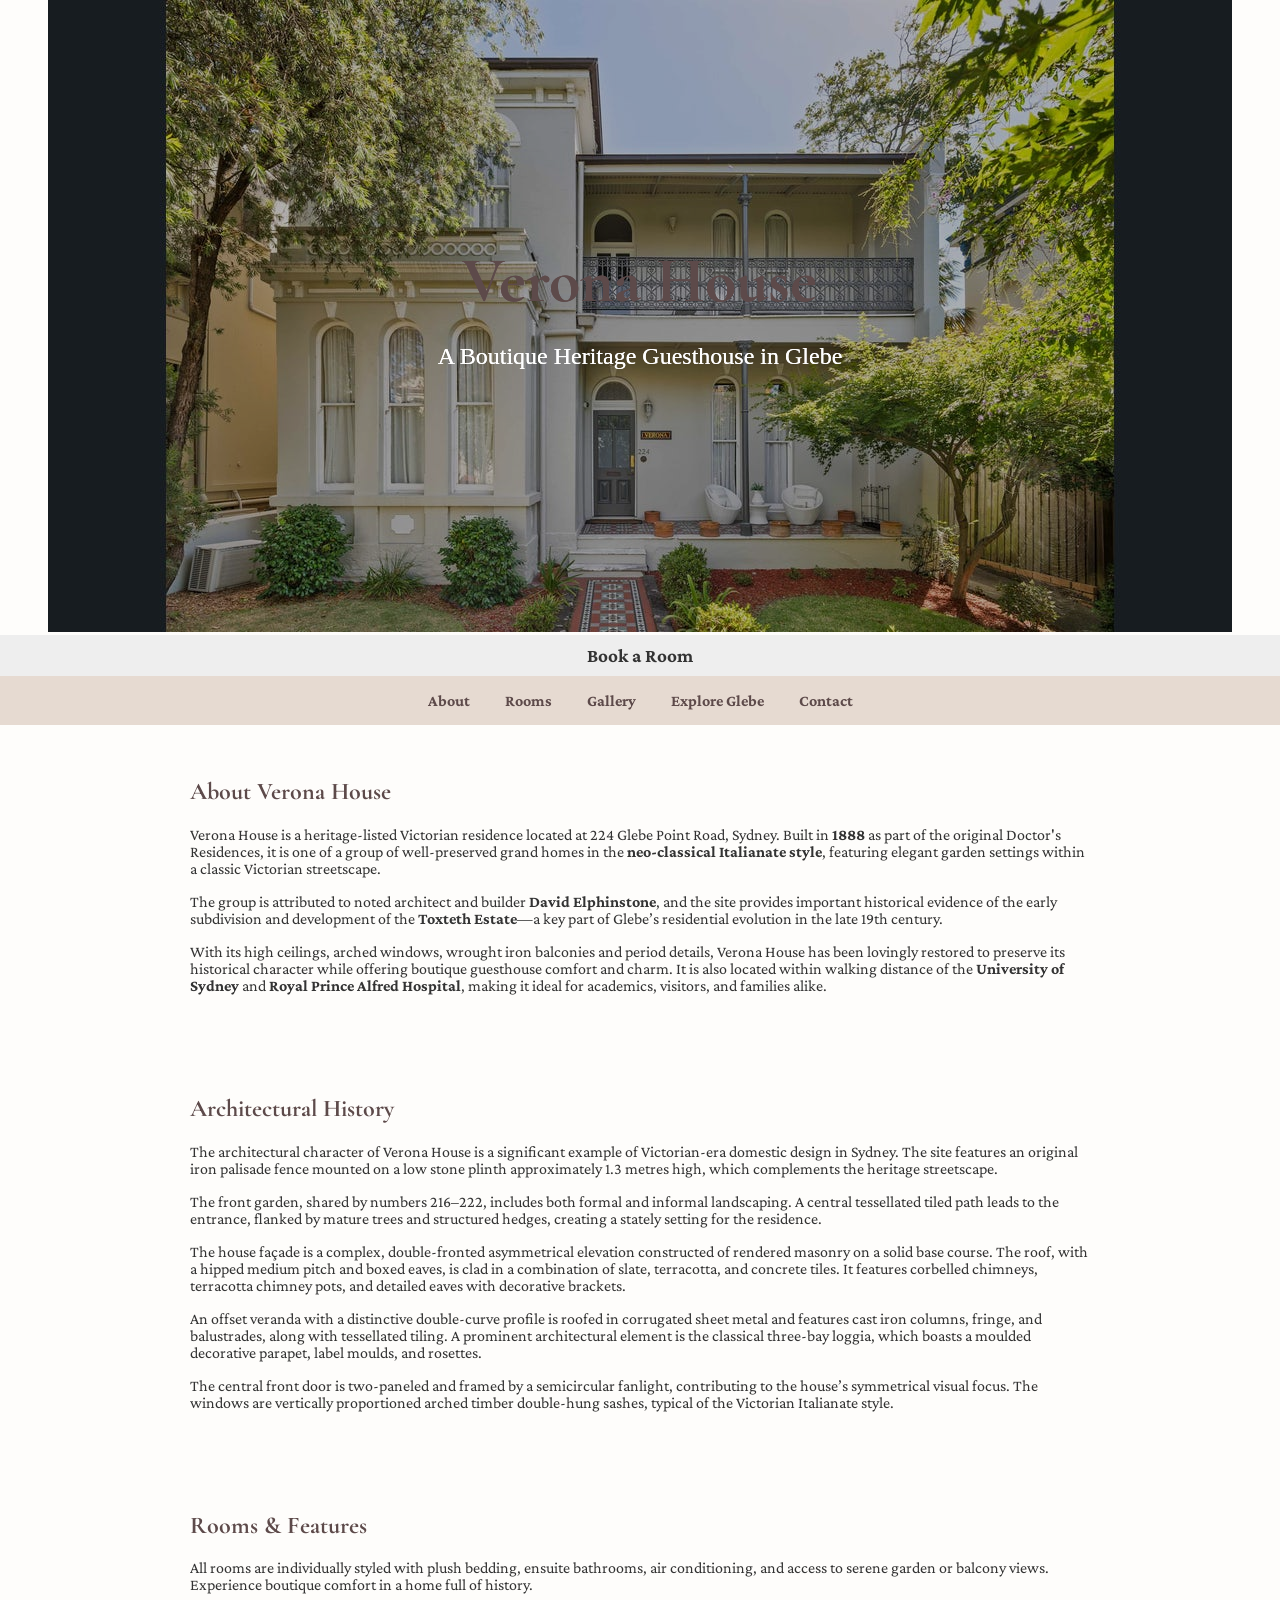
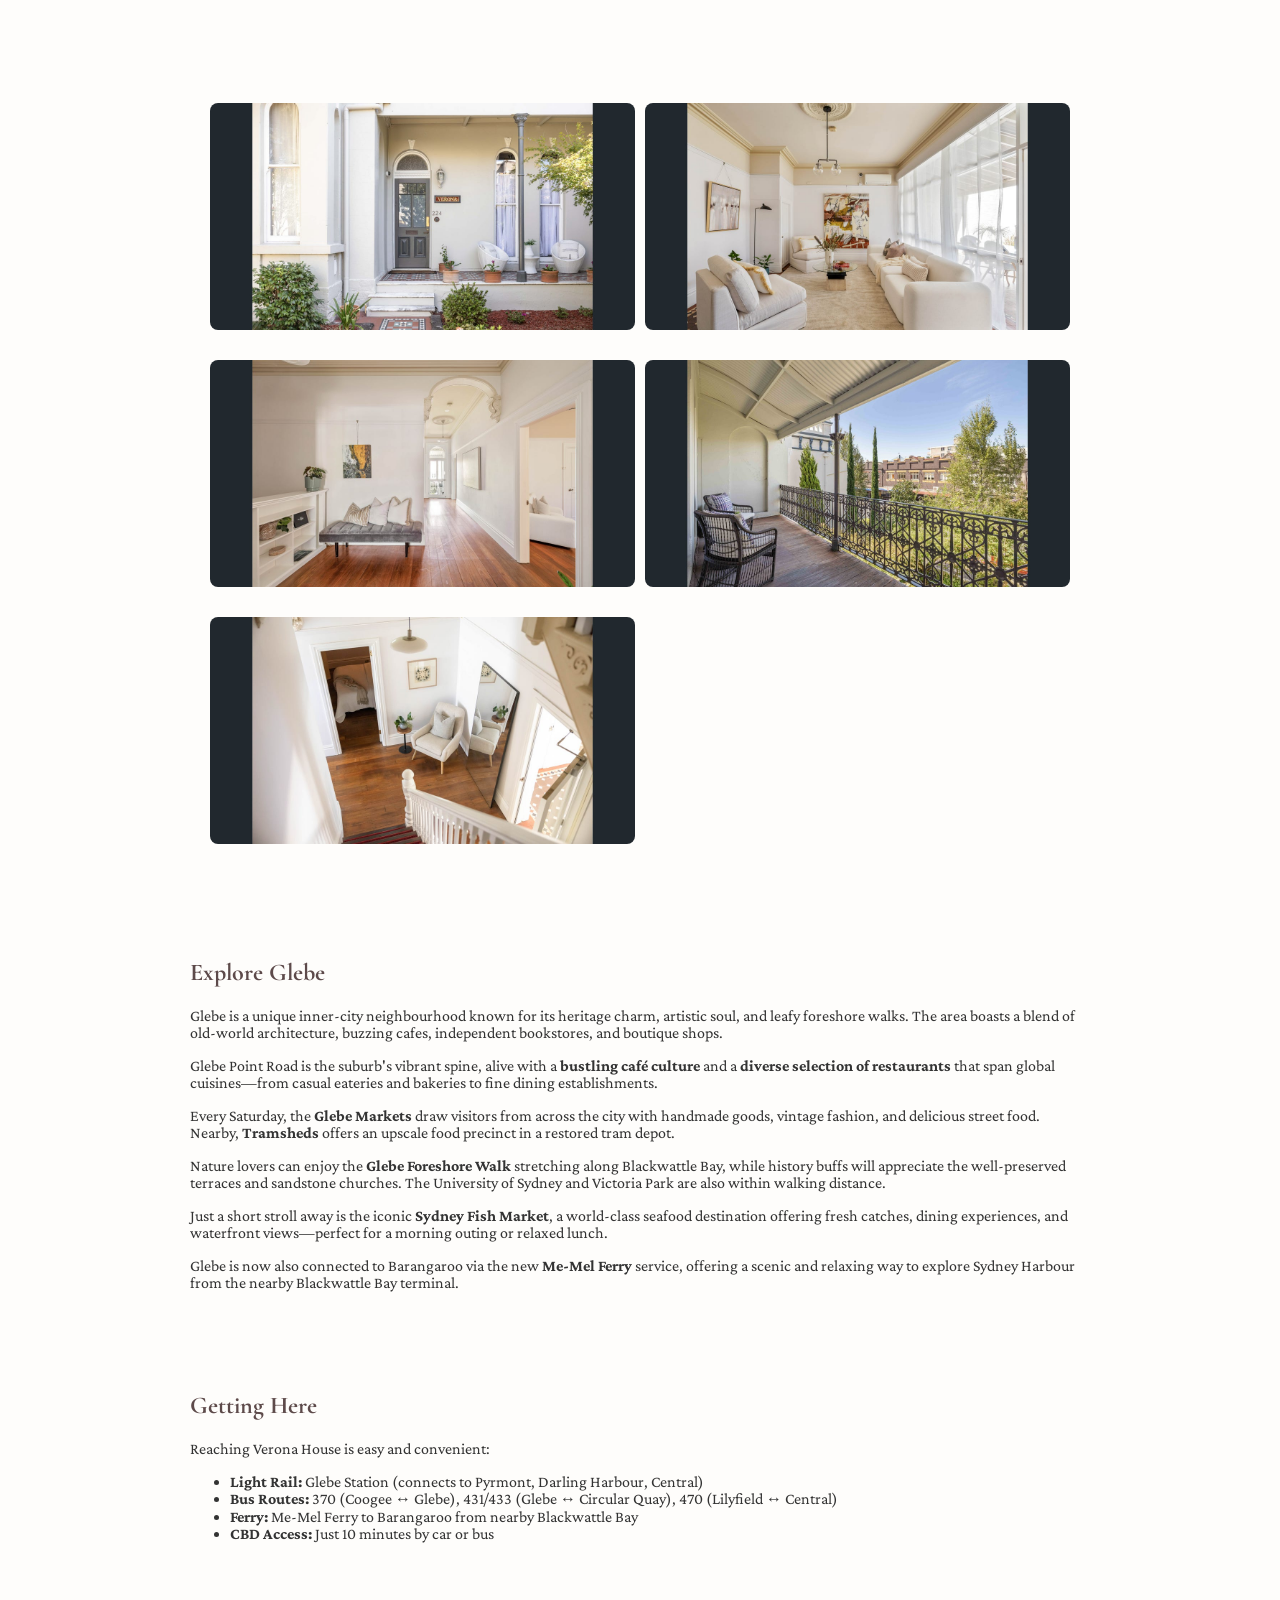
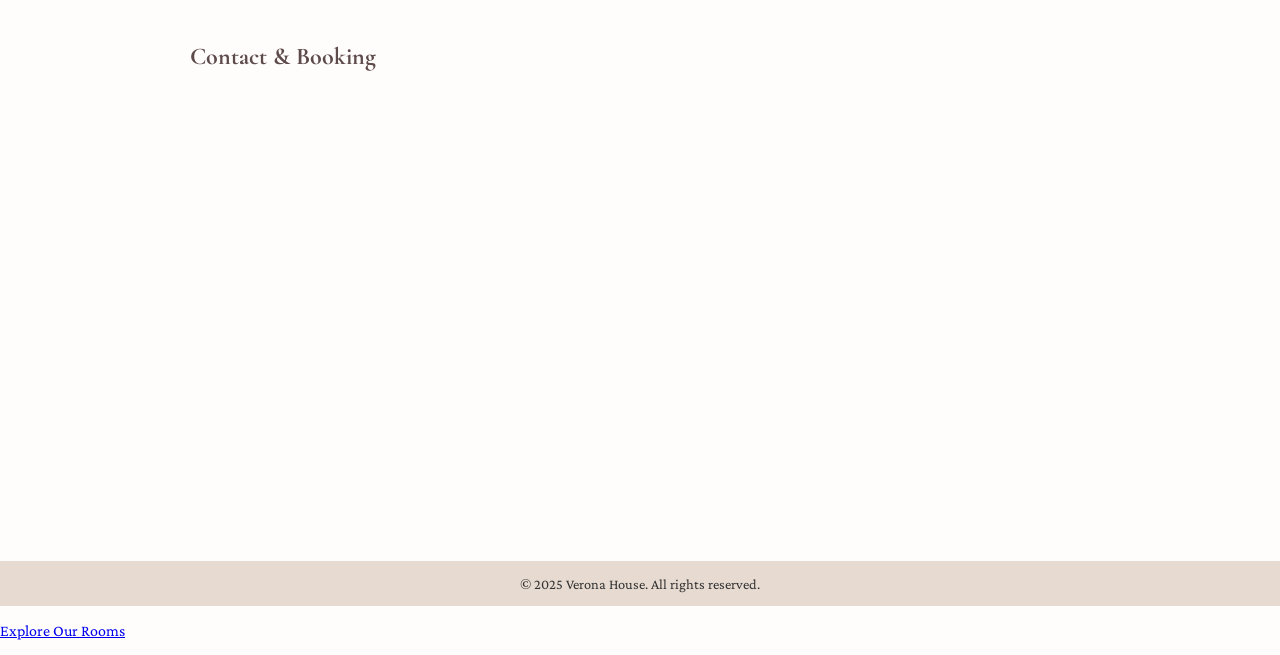
==== index.html @ 5f75fc62 "Update index.html Book a room" ====
<!DOCTYPE html>
<html lang="en">
<head>
    <meta charset="UTF-8">
    <title>Verona House | Boutique Guesthouse in Glebe</title>
    
<link href="https://fonts.googleapis.com/css2?family=Cormorant+Garamond:wght@500;700&family=Crimson+Pro&display=swap" rel="stylesheet">

    <style>
        body {
            font-family: 'Crimson Pro', serif;
            margin: 0;
            background-color: #fefdfb;
            color: #333;
        }
        h1, h2 {
            font-family: 'Cormorant Garamond', serif;
            color: #5d4a4a;
        }
        header {
            background: url('image.jpg') no-repeat center center;
            background-size: cover;
            height: 80vh;
        }
        nav {
            background: #e6dad1;
            padding: 1em;
            text-align: center;
        }
        nav a {
            margin: 0 1em;
            text-decoration: none;
            color: #5d4a4a;
            font-weight: bold;
        }
        .gallery {
            display: grid;
            grid-template-columns: repeat(auto-fit, minmax(300px, 1fr));
            gap: 10px;
            padding: 20px;
        }
        .gallery img {
            width: 100%;
            border-radius: 8px;
        }
        footer {
            background: #e6dad1;
            text-align: center;
            padding: 1em;
            font-size: 0.9em;
        }
        .section {
            padding: 2em;
            max-width: 900px;
            margin: 0 auto;
        }
        iframe {
            width: 100%;
            height: 400px;
            border: 0;
            margin-top: 20px;
        }
    </style>
</head>
<body>
<div class="hero">
  
<div class="hero">
  <img src="images/hero.jpg" alt="Verona House">
  <div class="hero-text">
    <h1>Verona House</h1>
    <p>A Boutique Heritage Guesthouse in Glebe</p>
  </div>
</div>

  <div class="hero-text">
    <h1>Verona House</h1>
    <p>A Boutique Heritage Guesthouse in Glebe</p>
  </div>
</div>

<style>
.hero {
  position: relative;
  text-align: center;
  color: white;
}
.hero img {
  filter: brightness(70%);
}
.hero-text {
  position: absolute;
  top: 50%;
  left: 50%;
  transform: translate(-50%, -50%);
  font-family: 'Georgia', serif;
}
.hero-text h1 {
  font-size: 4em;
  margin: 0;
}
.hero-text p {
  font-size: 1.5em;
}
</style>

  <nav style="background-color:#eee;padding:10px;">
    <a href="rooms.html" style="font-size:1.2em;font-weight:bold;color:#333;text-decoration:none;"> Book a Room </a>
  </nav>

    <nav>
        <a href="#about">About</a>
        <a href="#rooms">Rooms</a>
        <a href="#gallery">Gallery</a>
        <a href="#explore">Explore Glebe</a>
        <a href="#contact">Contact</a>
    </nav>

    

<section id="about" class="section">
    <h2>About Verona House</h2>
    <p>Verona House is a heritage-listed Victorian residence located at 224 Glebe Point Road, Sydney. Built in <strong>1888</strong> as part of the original Doctor's Residences, it is one of a group of well-preserved grand homes in the <strong>neo-classical Italianate style</strong>, featuring elegant garden settings within a classic Victorian streetscape.</p>
    <p>The group is attributed to noted architect and builder <strong>David Elphinstone</strong>, and the site provides important historical evidence of the early subdivision and development of the <strong>Toxteth Estate</strong>—a key part of Glebe’s residential evolution in the late 19th century.</p>
    <p>With its high ceilings, arched windows, wrought iron balconies and period details, Verona House has been lovingly restored to preserve its historical character while offering boutique guesthouse comfort and charm. It is also located within walking distance of the <strong>University of Sydney</strong> and <strong>Royal Prince Alfred Hospital</strong>, making it ideal for academics, visitors, and families alike.</p>
</section>
<section id="architecture" class="section">
    <h2>Architectural History</h2>
    <p>The architectural character of Verona House is a significant example of Victorian-era domestic design in Sydney. The site features an original iron palisade fence mounted on a low stone plinth approximately 1.3 metres high, which complements the heritage streetscape.</p>
    <p>The front garden, shared by numbers 216–222, includes both formal and informal landscaping. A central tessellated tiled path leads to the entrance, flanked by mature trees and structured hedges, creating a stately setting for the residence.</p>
    <p>The house façade is a complex, double-fronted asymmetrical elevation constructed of rendered masonry on a solid base course. The roof, with a hipped medium pitch and boxed eaves, is clad in a combination of slate, terracotta, and concrete tiles. It features corbelled chimneys, terracotta chimney pots, and detailed eaves with decorative brackets.</p>
    <p>An offset veranda with a distinctive double-curve profile is roofed in corrugated sheet metal and features cast iron columns, fringe, and balustrades, along with tessellated tiling. A prominent architectural element is the classical three-bay loggia, which boasts a moulded decorative parapet, label moulds, and rosettes.</p>
    <p>The central front door is two-paneled and framed by a semicircular fanlight, contributing to the house’s symmetrical visual focus. The windows are vertically proportioned arched timber double-hung sashes, typical of the Victorian Italianate style.</p>
</section>




    <section id="rooms" class="section">
        <h2>Rooms & Features</h2>
        <p>All rooms are individually styled with plush bedding, ensuite bathrooms, air conditioning, and access to serene garden or balcony views. Experience boutique comfort in a home full of history.</p>
    </section>

    <section id="gallery" class="section">
        <div class='gallery'>
  <img src='images/gallery/verona_exterior.jpg' alt='Verona House' style='max-width: 100%; margin: 10px 0;'>
  <img src='images/gallery/verona_lounge.jpg' alt='Verona House' style='max-width: 100%; margin: 10px 0;'>
  <img src='images/gallery/verona_hallway.jpg' alt='Verona House' style='max-width: 100%; margin: 10px 0;'>
  <img src='images/gallery/verona_balcony.jpg' alt='Verona House' style='max-width: 100%; margin: 10px 0;'>
  <img src='images/gallery/verona_entry.jpg' alt='Verona House' style='max-width: 100%; margin: 10px 0;'>
</div>
    </section>

    




<section id="explore" class="section">
    <h2>Explore Glebe</h2>
    <p>Glebe is a unique inner-city neighbourhood known for its heritage charm, artistic soul, and leafy foreshore walks. The area boasts a blend of old-world architecture, buzzing cafes, independent bookstores, and boutique shops.</p>
    <p>Glebe Point Road is the suburb's vibrant spine, alive with a <strong>bustling café culture</strong> and a <strong>diverse selection of restaurants</strong> that span global cuisines—from casual eateries and bakeries to fine dining establishments.</p>
    <p>Every Saturday, the <strong>Glebe Markets</strong> draw visitors from across the city with handmade goods, vintage fashion, and delicious street food. Nearby, <strong>Tramsheds</strong> offers an upscale food precinct in a restored tram depot.</p>
    <p>Nature lovers can enjoy the <strong>Glebe Foreshore Walk</strong> stretching along Blackwattle Bay, while history buffs will appreciate the well-preserved terraces and sandstone churches. The University of Sydney and Victoria Park are also within walking distance.</p>
    <p>Just a short stroll away is the iconic <strong>Sydney Fish Market</strong>, a world-class seafood destination offering fresh catches, dining experiences, and waterfront views—perfect for a morning outing or relaxed lunch.</p>
    <p>Glebe is now also connected to Barangaroo via the new <strong>Me-Mel Ferry</strong> service, offering a scenic and relaxing way to explore Sydney Harbour from the nearby Blackwattle Bay terminal.</p>
    </section>
<section id="getting-there" class="section">
    <h2>Getting Here</h2>
    <p>Reaching Verona House is easy and convenient:</p>
    <ul>
        <li><strong>Light Rail:</strong> Glebe Station (connects to Pyrmont, Darling Harbour, Central)</li>
        <li><strong>Bus Routes:</strong> 370 (Coogee ↔ Glebe), 431/433 (Glebe ↔ Circular Quay), 470 (Lilyfield ↔ Central)</li>
        <li><strong>Ferry:</strong> Me-Mel Ferry to Barangaroo from nearby Blackwattle Bay</li>
        <li><strong>CBD Access:</strong> Just 10 minutes by car or bus</li>
    </ul>
</section>






    
<section id="contact" class="section">
    <h2>Contact & Booking</h2>
    <iframe 
        src="https://www.google.com/maps/embed?pb=!1m18!1m12!1m3!1d3311.3893062888755!2d151.1801054764082!3d-33.87879071633677!2m3!1f0!2f0!3f0!3m2!1i1024!2i768!4f13.1!3m3!1m2!1s0x6b12b01784a305df%3A0xd2963dcf00b78914!2s224%20Glebe%20Point%20Rd%2C%20Glebe%20NSW%202037!5e0!3m2!1sen!2sau!4v1717833690667!5m2!1sen!2sau" 
        allowfullscreen="" 
        loading="lazy" 
        referrerpolicy="no-referrer-when-downgrade">
    </iframe>
    <p></a></p>
</section>


    <footer>
        &copy; 2025 Verona House. All rights reserved.
    </footer>
<p><a href='rooms.html'>Explore Our Rooms</a></p>


</body>
</html>
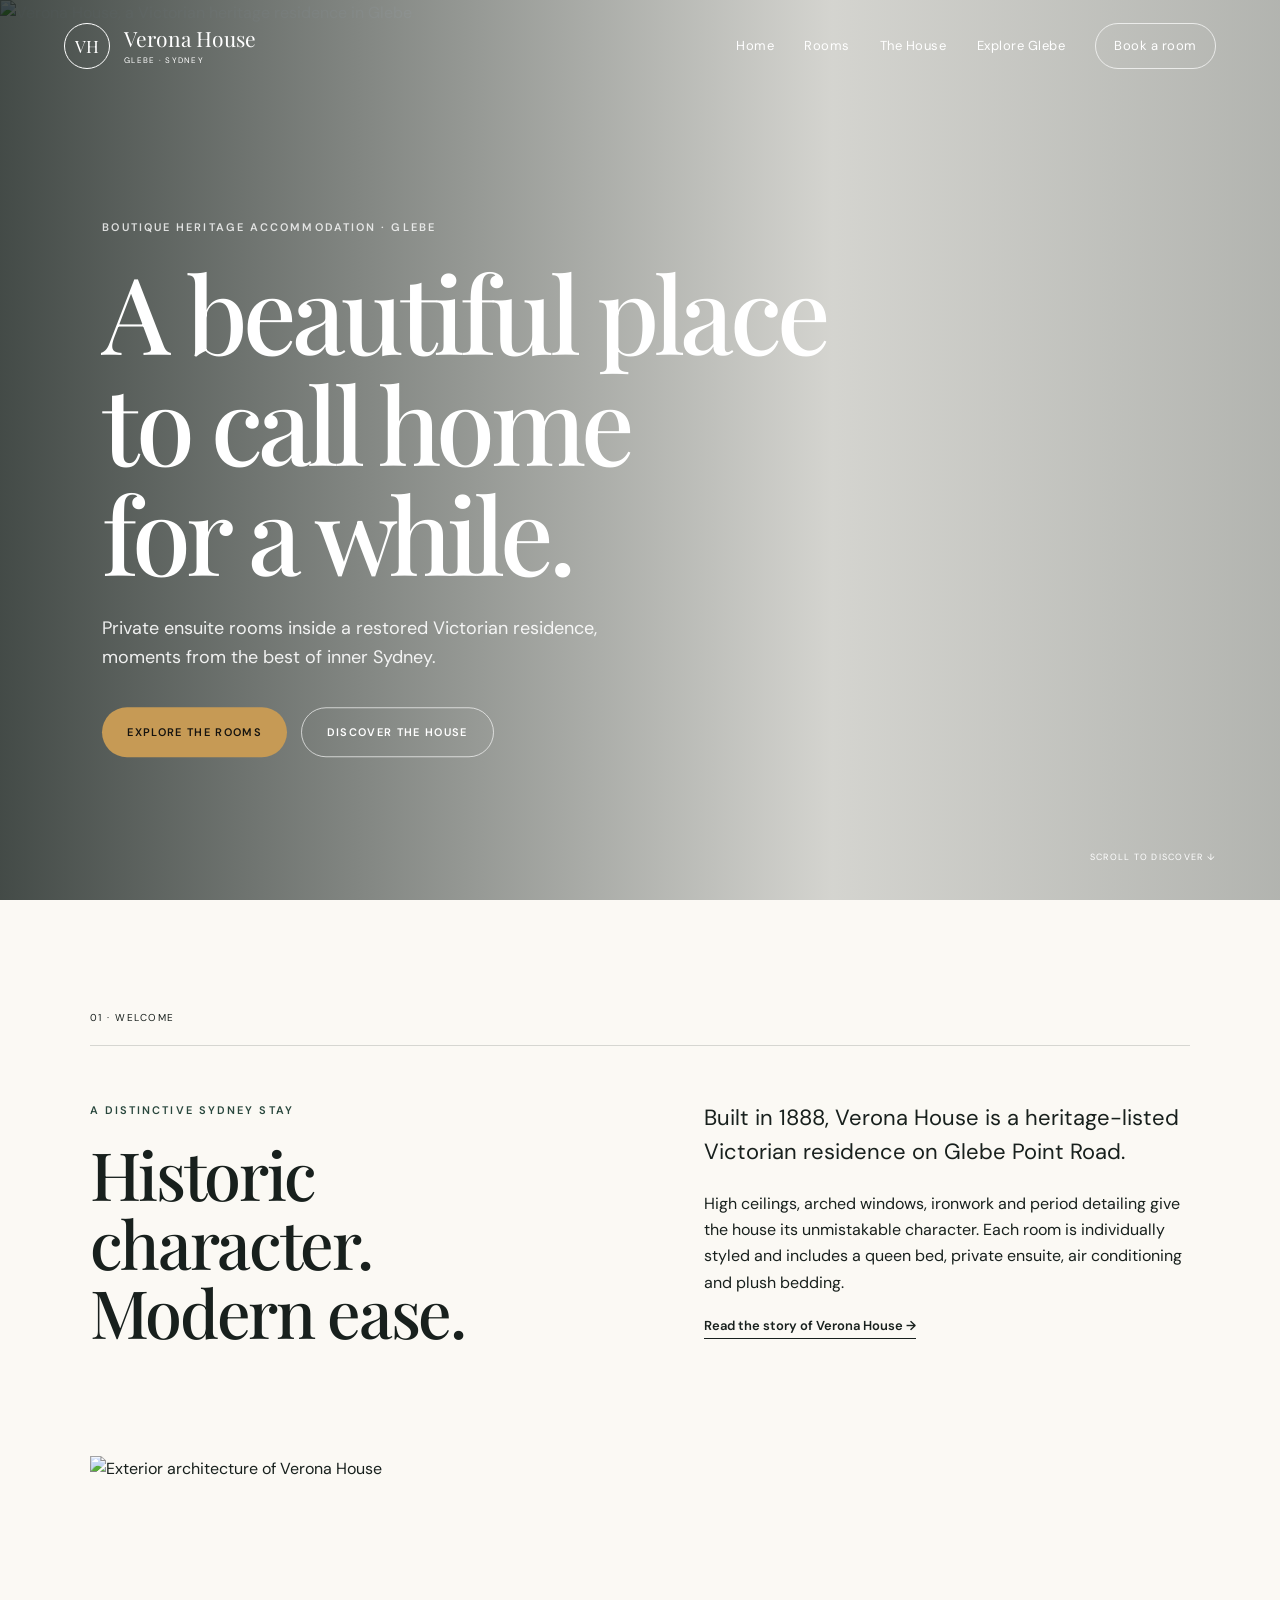
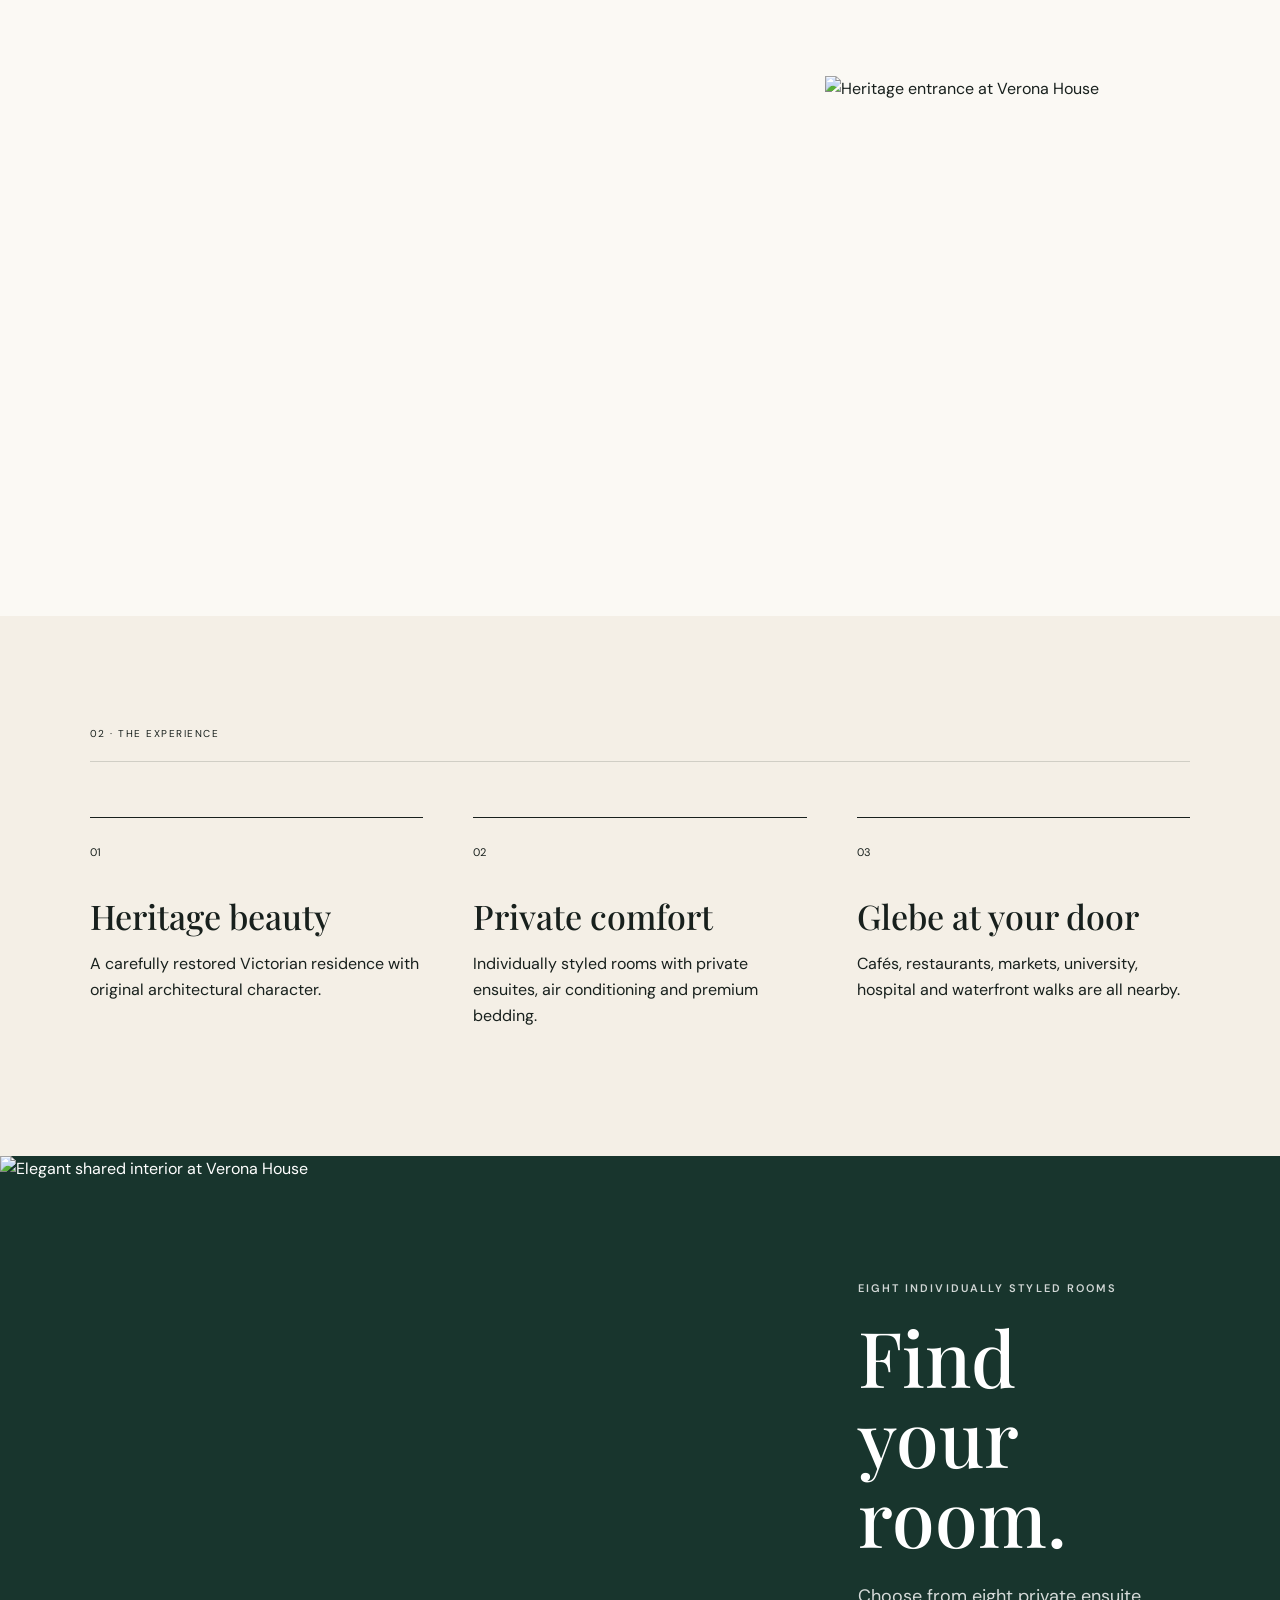
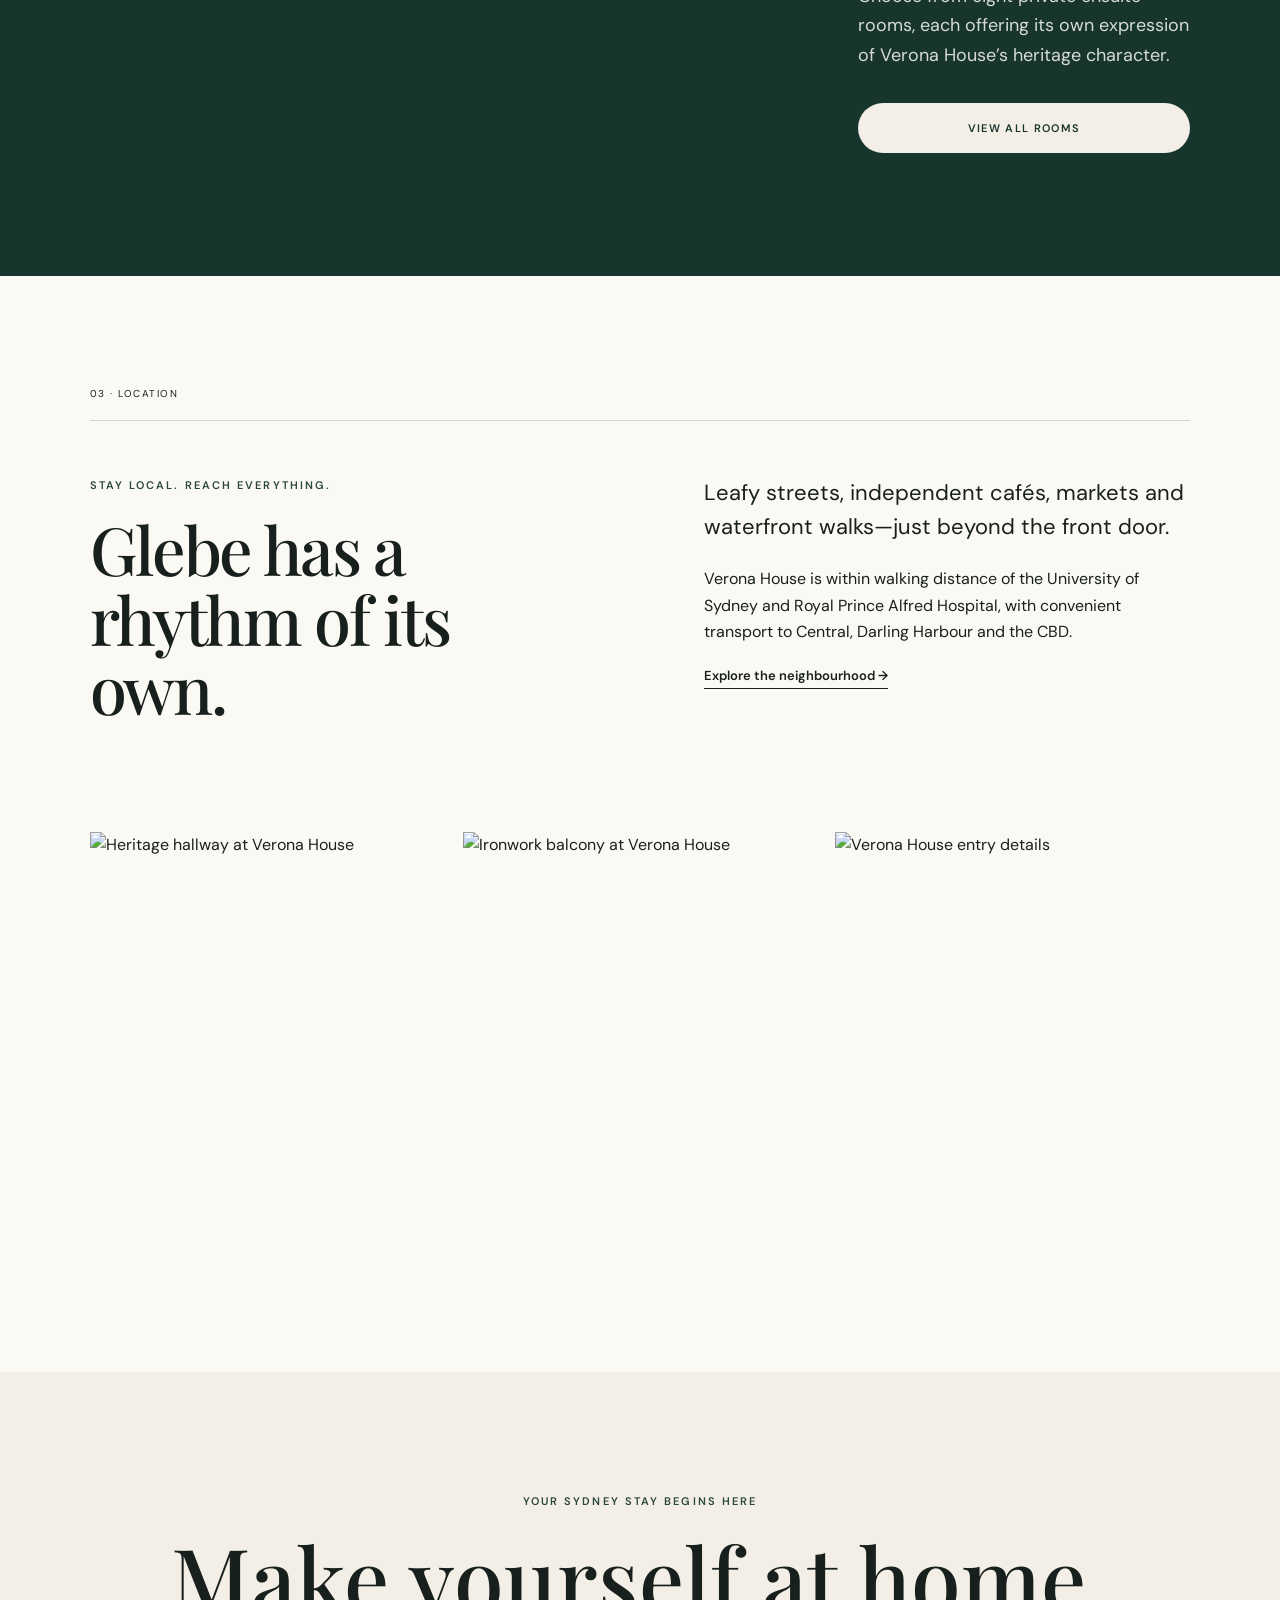
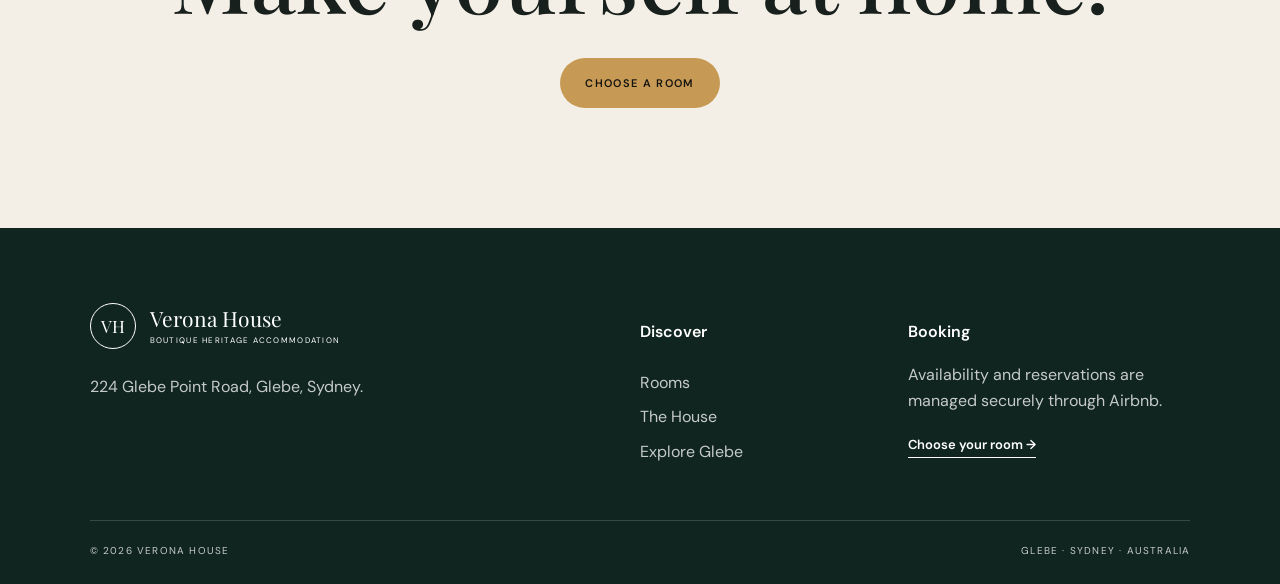
==== commit e311c0b7: "Add files via upload" ====
--- a/index.html
+++ b/index.html
@@ -1,205 +1,144 @@
-
-<!DOCTYPE html>
+<!doctype html>
 <html lang="en">
 <head>
-    <meta charset="UTF-8">
-    <title>Verona House | Boutique Guesthouse in Glebe</title>
-    
-<link href="https://fonts.googleapis.com/css2?family=Cormorant+Garamond:wght@500;700&family=Crimson+Pro&display=swap" rel="stylesheet">
 
-    <style>
-        body {
-            font-family: 'Crimson Pro', serif;
-            margin: 0;
-            background-color: #fefdfb;
-            color: #333;
-        }
-        h1, h2 {
-            font-family: 'Cormorant Garamond', serif;
-            color: #5d4a4a;
-        }
-        header {
-            background: url('image.jpg') no-repeat center center;
-            background-size: cover;
-            height: 80vh;
-        }
-        nav {
-            background: #e6dad1;
-            padding: 1em;
-            text-align: center;
-        }
-        nav a {
-            margin: 0 1em;
-            text-decoration: none;
-            color: #5d4a4a;
-            font-weight: bold;
-        }
-        .gallery {
-            display: grid;
-            grid-template-columns: repeat(auto-fit, minmax(300px, 1fr));
-            gap: 10px;
-            padding: 20px;
-        }
-        .gallery img {
-            width: 100%;
-            border-radius: 8px;
-        }
-        footer {
-            background: #e6dad1;
-            text-align: center;
-            padding: 1em;
-            font-size: 0.9em;
-        }
-        .section {
-            padding: 2em;
-            max-width: 900px;
-            margin: 0 auto;
-        }
-        iframe {
-            width: 100%;
-            height: 400px;
-            border: 0;
-            margin-top: 20px;
-        }
-    </style>
+<meta charset="utf-8">
+<meta name="viewport" content="width=device-width,initial-scale=1">
+<meta name="theme-color" content="#18352d">
+<link rel="preconnect" href="https://fonts.googleapis.com">
+<link rel="preconnect" href="https://fonts.gstatic.com" crossorigin>
+<link href="https://fonts.googleapis.com/css2?family=DM+Sans:wght@400;500;600&family=Playfair+Display:wght@500;600&display=swap" rel="stylesheet">
+<link rel="stylesheet" href="styles.css">
+<script defer src="script.js"></script>
+
+<title>Verona House | Boutique Heritage Accommodation in Glebe</title>
+<meta name="description" content="Stay at Verona House, a restored Victorian guesthouse offering individually styled private ensuite rooms on Glebe Point Road, Sydney.">
 </head>
 <body>
-<div class="hero">
-  
-<div class="hero">
-  <img src="images/hero.jpg" alt="Verona House">
-  <div class="hero-text">
-    <h1>Verona House</h1>
-    <p>A Boutique Heritage Guesthouse in Glebe</p>
+<header class="site-header">
+<a class="brand" href="index.html" aria-label="Verona House home">
+  <span class="brand__mark">VH</span>
+  <span class="brand__text">Verona House<small>Glebe · Sydney</small></span>
+</a>
+<button class="menu-toggle" aria-label="Open navigation" aria-expanded="false"><span></span><span></span></button>
+<nav class="site-nav" aria-label="Primary navigation">
+  <a href="index.html">Home</a>
+  <a href="rooms.html">Rooms</a>
+  <a href="house.html">The House</a>
+  <a href="glebe.html">Explore Glebe</a>
+  <a class="nav-book" href="rooms.html">Book a room</a>
+</nav>
+</header>
+
+<main>
+  <section class="hero">
+    <img src="assets/hero.jpg" alt="Verona House, a Victorian heritage residence in Glebe">
+    <div class="hero__shade"></div>
+    <div class="hero__content">
+      <p class="eyebrow eyebrow--light">Boutique heritage accommodation · Glebe</p>
+      <h1>A beautiful place<br>to call home<br>for a while.</h1>
+      <p class="hero__intro">Private ensuite rooms inside a restored Victorian residence, moments from the best of inner Sydney.</p>
+      <div class="hero__actions">
+        <a class="button button--gold" href="rooms.html">Explore the rooms</a>
+        <a class="button button--ghost" href="house.html">Discover the house</a>
+      </div>
+    </div>
+    <a class="hero__scroll" href="#welcome">Scroll to discover ↓</a>
+  </section>
+
+  <section class="intro-section" id="welcome">
+    <div class="section-label">01 · Welcome</div>
+    <div class="intro-grid">
+      <div>
+        <p class="eyebrow">A distinctive Sydney stay</p>
+        <h2>Historic character.<br>Modern ease.</h2>
+      </div>
+      <div class="intro-copy">
+        <p class="lead">Built in 1888, Verona House is a heritage-listed Victorian residence on Glebe Point Road.</p>
+        <p>High ceilings, arched windows, ironwork and period detailing give the house its unmistakable character. Each room is individually styled and includes a queen bed, private ensuite, air conditioning and plush bedding.</p>
+        <a class="text-link" href="house.html">Read the story of Verona House →</a>
+      </div>
+    </div>
+  </section>
+
+  <section class="image-pair">
+    <figure class="image-pair__large reveal"><img src="assets/exterior.jpg" alt="Exterior architecture of Verona House"></figure>
+    <figure class="image-pair__small reveal"><img src="assets/entry.jpg" alt="Heritage entrance at Verona House"></figure>
+  </section>
+
+  <section class="pillars">
+    <div class="section-label">02 · The experience</div>
+    <div class="pillars-grid">
+      <article class="pillar reveal"><span>01</span><h3>Heritage beauty</h3><p>A carefully restored Victorian residence with original architectural character.</p></article>
+      <article class="pillar reveal"><span>02</span><h3>Private comfort</h3><p>Individually styled rooms with private ensuites, air conditioning and premium bedding.</p></article>
+      <article class="pillar reveal"><span>03</span><h3>Glebe at your door</h3><p>Cafés, restaurants, markets, university, hospital and waterfront walks are all nearby.</p></article>
+    </div>
+  </section>
+
+  <section class="rooms-preview">
+    <div class="rooms-preview__image"><img src="assets/lounge.jpg" alt="Elegant shared interior at Verona House"></div>
+    <div class="rooms-preview__copy">
+      <p class="eyebrow eyebrow--light">Eight individually styled rooms</p>
+      <h2>Find your room.</h2>
+      <p>Choose from eight private ensuite rooms, each offering its own expression of Verona House’s heritage character.</p>
+      <a class="button button--cream" href="rooms.html">View all rooms</a>
+    </div>
+  </section>
+
+  <section class="location-section">
+    <div class="section-label">03 · Location</div>
+    <div class="location-grid">
+      <div>
+        <p class="eyebrow">Stay local. Reach everything.</p>
+        <h2>Glebe has a rhythm of its own.</h2>
+      </div>
+      <div>
+        <p class="lead">Leafy streets, independent cafés, markets and waterfront walks—just beyond the front door.</p>
+        <p>Verona House is within walking distance of the University of Sydney and Royal Prince Alfred Hospital, with convenient transport to Central, Darling Harbour and the CBD.</p>
+        <a class="text-link" href="glebe.html">Explore the neighbourhood →</a>
+      </div>
+    </div>
+  </section>
+
+  <section class="gallery-strip">
+    <img class="reveal" src="assets/hallway.jpg" alt="Heritage hallway at Verona House">
+    <img class="reveal" src="assets/balcony.jpg" alt="Ironwork balcony at Verona House">
+    <img class="reveal" src="assets/entry.jpg" alt="Verona House entry details">
+  </section>
+
+  <section class="final-cta">
+    <p class="eyebrow">Your Sydney stay begins here</p>
+    <h2>Make yourself at home.</h2>
+    <a class="button button--gold" href="rooms.html">Choose a room</a>
+  </section>
+</main>
+
+<footer class="site-footer">
+  <div class="footer-grid">
+    <div>
+      <a class="brand brand--footer" href="index.html">
+        <span class="brand__mark">VH</span>
+        <span class="brand__text">Verona House<small>Boutique heritage accommodation</small></span>
+      </a>
+      <p>224 Glebe Point Road, Glebe, Sydney.</p>
+    </div>
+    <div>
+      <p class="footer-title">Discover</p>
+      <a href="rooms.html">Rooms</a>
+      <a href="house.html">The House</a>
+      <a href="glebe.html">Explore Glebe</a>
+    </div>
+    <div>
+      <p class="footer-title">Booking</p>
+      <p>Availability and reservations are managed securely through Airbnb.</p>
+      <a class="text-link text-link--light" href="rooms.html">Choose your room →</a>
+    </div>
   </div>
-</div>
-
-  <div class="hero-text">
-    <h1>Verona House</h1>
-    <p>A Boutique Heritage Guesthouse in Glebe</p>
+  <div class="footer-bottom">
+    <span>© 2026 Verona House</span>
+    <span>Glebe · Sydney · Australia</span>
   </div>
-</div>
-
-<style>
-.hero {
-  position: relative;
-  text-align: center;
-  color: white;
-}
-.hero img {
-  filter: brightness(70%);
-}
-.hero-text {
-  position: absolute;
-  top: 50%;
-  left: 50%;
-  transform: translate(-50%, -50%);
-  font-family: 'Georgia', serif;
-}
-.hero-text h1 {
-  font-size: 4em;
-  margin: 0;
-}
-.hero-text p {
-  font-size: 1.5em;
-}
-</style>
-
-  <nav style="background-color:#eee;padding:10px;">
-    <a href="rooms.html" style="font-size:1.2em;font-weight:bold;color:#333;text-decoration:none;"> Book a Room </a>
-  </nav>
-
-    <nav>
-        <a href="#about">About</a>
-        <a href="#rooms">Rooms</a>
-        <a href="#gallery">Gallery</a>
-        <a href="#explore">Explore Glebe</a>
-        <a href="#contact">Contact</a>
-    </nav>
-
-    
-
-<section id="about" class="section">
-    <h2>About Verona House</h2>
-    <p>Verona House is a heritage-listed Victorian residence located at 224 Glebe Point Road, Sydney. Built in <strong>1888</strong> as part of the original Doctor's Residences, it is one of a group of well-preserved grand homes in the <strong>neo-classical Italianate style</strong>, featuring elegant garden settings within a classic Victorian streetscape.</p>
-    <p>The group is attributed to noted architect and builder <strong>David Elphinstone</strong>, and the site provides important historical evidence of the early subdivision and development of the <strong>Toxteth Estate</strong>—a key part of Glebe’s residential evolution in the late 19th century.</p>
-    <p>With its high ceilings, arched windows, wrought iron balconies and period details, Verona House has been lovingly restored to preserve its historical character while offering boutique guesthouse comfort and charm. It is also located within walking distance of the <strong>University of Sydney</strong> and <strong>Royal Prince Alfred Hospital</strong>, making it ideal for academics, visitors, and families alike.</p>
-</section>
-<section id="architecture" class="section">
-    <h2>Architectural History</h2>
-    <p>The architectural character of Verona House is a significant example of Victorian-era domestic design in Sydney. The site features an original iron palisade fence mounted on a low stone plinth approximately 1.3 metres high, which complements the heritage streetscape.</p>
-    <p>The front garden, shared by numbers 216–222, includes both formal and informal landscaping. A central tessellated tiled path leads to the entrance, flanked by mature trees and structured hedges, creating a stately setting for the residence.</p>
-    <p>The house façade is a complex, double-fronted asymmetrical elevation constructed of rendered masonry on a solid base course. The roof, with a hipped medium pitch and boxed eaves, is clad in a combination of slate, terracotta, and concrete tiles. It features corbelled chimneys, terracotta chimney pots, and detailed eaves with decorative brackets.</p>
-    <p>An offset veranda with a distinctive double-curve profile is roofed in corrugated sheet metal and features cast iron columns, fringe, and balustrades, along with tessellated tiling. A prominent architectural element is the classical three-bay loggia, which boasts a moulded decorative parapet, label moulds, and rosettes.</p>
-    <p>The central front door is two-paneled and framed by a semicircular fanlight, contributing to the house’s symmetrical visual focus. The windows are vertically proportioned arched timber double-hung sashes, typical of the Victorian Italianate style.</p>
-</section>
-
-
-
-
-    <section id="rooms" class="section">
-        <h2>Rooms & Features</h2>
-        <p>All rooms are individually styled with plush bedding, ensuite bathrooms, air conditioning, and access to serene garden or balcony views. Experience boutique comfort in a home full of history.</p>
-    </section>
-
-    <section id="gallery" class="section">
-        <div class='gallery'>
-  <img src='images/gallery/verona_exterior.jpg' alt='Verona House' style='max-width: 100%; margin: 10px 0;'>
-  <img src='images/gallery/verona_lounge.jpg' alt='Verona House' style='max-width: 100%; margin: 10px 0;'>
-  <img src='images/gallery/verona_hallway.jpg' alt='Verona House' style='max-width: 100%; margin: 10px 0;'>
-  <img src='images/gallery/verona_balcony.jpg' alt='Verona House' style='max-width: 100%; margin: 10px 0;'>
-  <img src='images/gallery/verona_entry.jpg' alt='Verona House' style='max-width: 100%; margin: 10px 0;'>
-</div>
-    </section>
-
-    
-
-
-
-
-<section id="explore" class="section">
-    <h2>Explore Glebe</h2>
-    <p>Glebe is a unique inner-city neighbourhood known for its heritage charm, artistic soul, and leafy foreshore walks. The area boasts a blend of old-world architecture, buzzing cafes, independent bookstores, and boutique shops.</p>
-    <p>Glebe Point Road is the suburb's vibrant spine, alive with a <strong>bustling café culture</strong> and a <strong>diverse selection of restaurants</strong> that span global cuisines—from casual eateries and bakeries to fine dining establishments.</p>
-    <p>Every Saturday, the <strong>Glebe Markets</strong> draw visitors from across the city with handmade goods, vintage fashion, and delicious street food. Nearby, <strong>Tramsheds</strong> offers an upscale food precinct in a restored tram depot.</p>
-    <p>Nature lovers can enjoy the <strong>Glebe Foreshore Walk</strong> stretching along Blackwattle Bay, while history buffs will appreciate the well-preserved terraces and sandstone churches. The University of Sydney and Victoria Park are also within walking distance.</p>
-    <p>Just a short stroll away is the iconic <strong>Sydney Fish Market</strong>, a world-class seafood destination offering fresh catches, dining experiences, and waterfront views—perfect for a morning outing or relaxed lunch.</p>
-    <p>Glebe is now also connected to Barangaroo via the new <strong>Me-Mel Ferry</strong> service, offering a scenic and relaxing way to explore Sydney Harbour from the nearby Blackwattle Bay terminal.</p>
-    </section>
-<section id="getting-there" class="section">
-    <h2>Getting Here</h2>
-    <p>Reaching Verona House is easy and convenient:</p>
-    <ul>
-        <li><strong>Light Rail:</strong> Glebe Station (connects to Pyrmont, Darling Harbour, Central)</li>
-        <li><strong>Bus Routes:</strong> 370 (Coogee ↔ Glebe), 431/433 (Glebe ↔ Circular Quay), 470 (Lilyfield ↔ Central)</li>
-        <li><strong>Ferry:</strong> Me-Mel Ferry to Barangaroo from nearby Blackwattle Bay</li>
-        <li><strong>CBD Access:</strong> Just 10 minutes by car or bus</li>
-    </ul>
-</section>
-
-
-
-
-
-
-    
-<section id="contact" class="section">
-    <h2>Contact & Booking</h2>
-    <iframe 
-        src="https://www.google.com/maps/embed?pb=!1m18!1m12!1m3!1d3311.3893062888755!2d151.1801054764082!3d-33.87879071633677!2m3!1f0!2f0!3f0!3m2!1i1024!2i768!4f13.1!3m3!1m2!1s0x6b12b01784a305df%3A0xd2963dcf00b78914!2s224%20Glebe%20Point%20Rd%2C%20Glebe%20NSW%202037!5e0!3m2!1sen!2sau!4v1717833690667!5m2!1sen!2sau" 
-        allowfullscreen="" 
-        loading="lazy" 
-        referrerpolicy="no-referrer-when-downgrade">
-    </iframe>
-    <p></a></p>
-</section>
-
-
-    <footer>
-        &copy; 2025 Verona House. All rights reserved.
-    </footer>
-<p><a href='rooms.html'>Explore Our Rooms</a></p>
-
+</footer>
 
 </body>
-</html>
+</html>
--- a/styles.css
+++ b/styles.css
@@ -0,0 +1,5 @@
+
+:root{--ink:#18201d;--green:#18352d;--green2:#29473d;--cream:#f4efe6;--paper:#fbf9f4;--gold:#c69a55;--line:rgba(24,32,29,.16);--serif:"Playfair Display",Georgia,serif;--sans:"DM Sans",Arial,sans-serif}
+*{box-sizing:border-box}html{scroll-behavior:smooth}body{margin:0;background:var(--paper);color:var(--ink);font-family:var(--sans);line-height:1.65}img{display:block;width:100%;height:100%;object-fit:cover}a{color:inherit}.site-header{position:absolute;z-index:20;top:0;left:0;right:0;height:92px;padding:0 5vw;display:flex;align-items:center;justify-content:space-between;color:white}.site-header--solid{position:relative;background:var(--green)}.brand{display:flex;align-items:center;gap:14px;text-decoration:none}.brand__mark{display:grid;place-items:center;width:46px;height:46px;border:1px solid currentColor;border-radius:50%;font-family:var(--serif);font-size:17px}.brand__text{font-family:var(--serif);font-size:21px;line-height:1}.brand__text small{display:block;font-family:var(--sans);text-transform:uppercase;letter-spacing:.16em;font-size:8px;margin-top:7px}.site-nav{display:flex;gap:30px;align-items:center}.site-nav a{text-decoration:none;font-size:13px;letter-spacing:.04em}.nav-book{border:1px solid rgba(255,255,255,.7);padding:11px 18px;border-radius:99px}.menu-toggle{display:none;background:none;border:0;width:42px;height:42px}.menu-toggle span{display:block;height:1px;background:white;margin:8px 0}.hero{height:min(900px,100vh);min-height:720px;position:relative;color:white;overflow:hidden}.hero>img{position:absolute}.hero__shade{position:absolute;inset:0;background:linear-gradient(90deg,rgba(10,20,17,.76),rgba(10,20,17,.16) 65%,rgba(10,20,17,.3))}.hero__content{position:absolute;left:8vw;top:50%;transform:translateY(-43%);max-width:750px}.eyebrow{text-transform:uppercase;letter-spacing:.19em;font-size:11px;font-weight:600;color:var(--green2);margin:0 0 20px}.eyebrow--light{color:rgba(255,255,255,.8)}h1,h2,h3{font-family:var(--serif);font-weight:500;line-height:1.04;margin:0}.hero h1{font-size:clamp(64px,8.3vw,126px);letter-spacing:-.045em}.hero__intro{font-size:18px;max-width:560px;margin:26px 0 0;color:rgba(255,255,255,.9)}.hero__actions{display:flex;gap:14px;margin-top:34px}.button{display:inline-flex;align-items:center;justify-content:center;min-height:50px;padding:0 25px;border-radius:99px;text-decoration:none;text-transform:uppercase;letter-spacing:.12em;font-size:11px;font-weight:600}.button--gold{background:var(--gold);color:#15130f}.button--ghost{border:1px solid rgba(255,255,255,.65);color:white}.button--cream{background:var(--cream);color:var(--green)}.hero__scroll{position:absolute;bottom:35px;right:5vw;color:white;text-decoration:none;text-transform:uppercase;letter-spacing:.14em;font-size:9px}.section-label{font-size:10px;text-transform:uppercase;letter-spacing:.15em;padding-bottom:18px;border-bottom:1px solid var(--line);margin-bottom:55px}.intro-section,.pillars,.location-section,.story-section,.details-section,.neighbourhood-section,.rooms-section{padding:110px 7vw}.intro-grid,.location-grid,.story-grid{display:grid;grid-template-columns:1fr 1fr;gap:10vw}.intro-grid h2,.location-grid h2,.story-grid h2{font-size:clamp(42px,5.2vw,78px);letter-spacing:-.035em}.intro-copy,.location-grid>div:last-child,.story-grid>div:last-child{max-width:610px}.lead{font-size:22px;line-height:1.55;margin-top:0}.text-link{text-decoration:none;border-bottom:1px solid currentColor;padding-bottom:4px;font-size:13px;font-weight:600}.text-link--light{color:white}.image-pair{padding:0 7vw 110px;display:grid;grid-template-columns:1.45fr .75fr;gap:28px;align-items:end}.image-pair__large{height:650px;margin:0}.image-pair__small{height:430px;margin:0}.pillars{background:var(--cream)}.pillars-grid{display:grid;grid-template-columns:repeat(3,1fr);gap:50px}.pillar{border-top:1px solid var(--ink);padding-top:20px}.pillar span,.details-grid span{font-size:11px}.pillar h3{font-size:34px;margin:35px 0 15px}.rooms-preview{display:grid;grid-template-columns:1.2fr .8fr;min-height:720px;background:var(--green);color:white}.rooms-preview__image{min-height:600px}.rooms-preview__copy{padding:90px 7vw;display:flex;flex-direction:column;justify-content:center}.rooms-preview h2{font-size:clamp(52px,6vw,88px)}.rooms-preview p:not(.eyebrow){font-size:18px;max-width:480px;color:rgba(255,255,255,.82);margin:25px 0 32px}.gallery-strip{padding:0 7vw 110px;display:grid;grid-template-columns:1fr 1fr 1fr;gap:18px}.gallery-strip img{height:430px}.final-cta{text-align:center;padding:120px 20px;background:var(--cream)}.final-cta h2{font-size:clamp(50px,7vw,98px);margin-bottom:35px}.site-footer{background:#10251f;color:rgba(255,255,255,.76);padding:75px 7vw 25px}.footer-grid{display:grid;grid-template-columns:1.7fr .7fr 1fr;gap:70px}.brand--footer{color:white;margin-bottom:25px}.footer-grid>div:nth-child(2){display:flex;flex-direction:column;gap:8px}.footer-grid a{text-decoration:none}.footer-title{color:white;font-weight:600}.footer-bottom{border-top:1px solid rgba(255,255,255,.16);margin-top:55px;padding-top:22px;display:flex;justify-content:space-between;font-size:10px;text-transform:uppercase;letter-spacing:.12em}.page-hero{min-height:630px;color:white;padding:120px 8vw 80px;display:flex;align-items:flex-end;background-size:cover;background-position:center;position:relative}.page-hero:before{content:"";position:absolute;inset:0;background:linear-gradient(90deg,rgba(10,25,20,.75),rgba(10,25,20,.16))}.page-hero>div{position:relative;max-width:800px}.page-hero h1{font-size:clamp(60px,8vw,112px);letter-spacing:-.045em}.page-hero p:last-child{max-width:600px;font-size:18px}.page-hero--rooms{background-image:url("assets/lounge.jpg")}.page-hero--house{background-image:url("assets/exterior.jpg")}.page-hero--glebe{background-image:url("assets/balcony.jpg")}.rooms-grid{display:grid;grid-template-columns:repeat(2,1fr);gap:20px}.room-card{min-height:320px;background:white;border:1px solid var(--line);display:grid;grid-template-columns:110px 1fr}.room-card__number{background:var(--green);color:white;display:grid;place-items:center;font-family:var(--serif);font-size:36px}.room-card__body{padding:42px}.room-card h3{font-size:42px;margin-bottom:18px}.booking-note{margin-top:50px;border-top:1px solid var(--line);padding-top:25px;display:grid;grid-template-columns:200px 1fr;gap:50px}.booking-note p{margin:0}.feature-band{background:var(--green);color:white;display:grid;grid-template-columns:repeat(4,1fr);padding:55px 7vw;gap:25px}.feature-band div{border-left:1px solid rgba(255,255,255,.25);padding-left:20px}.feature-band span{display:block;text-transform:uppercase;font-size:9px;letter-spacing:.15em;color:rgba(255,255,255,.65)}.feature-band strong{font-family:var(--serif);font-size:23px;font-weight:500}.final-cta--image{background:linear-gradient(rgba(18,49,40,.8),rgba(18,49,40,.8)),url("assets/hallway.jpg") center/cover;color:white}.house-gallery{padding:0 7vw 110px;display:grid;grid-template-columns:1.4fr .8fr;grid-template-rows:420px 420px;gap:18px}.house-gallery img:first-child{grid-row:span 2}.details-section{background:var(--cream)}.details-grid{display:grid;grid-template-columns:repeat(2,1fr);gap:20px}.details-grid article{background:var(--paper);padding:45px;min-height:260px}.details-grid h3{font-size:33px;margin:32px 0 12px}.neighbourhood-grid{display:grid;grid-template-columns:repeat(3,1fr);gap:18px}.neighbourhood-card{border:1px solid var(--line);padding:38px;min-height:290px}.neighbourhood-card span{font-size:10px;text-transform:uppercase;letter-spacing:.16em}.neighbourhood-card h3{font-size:34px;margin:38px 0 14px}.getting-around{background:var(--green);color:white;padding:110px 7vw;display:grid;grid-template-columns:1fr 1fr;gap:10vw}.getting-around h2{font-size:clamp(48px,6vw,86px)}.transport-list>div{padding:23px 0;border-bottom:1px solid rgba(255,255,255,.2);display:grid;grid-template-columns:130px 1fr;gap:25px}.transport-list strong{font-family:var(--serif);font-size:20px}.transport-list span{color:rgba(255,255,255,.72)}.reveal{opacity:0;transform:translateY(22px);transition:.8s ease}.reveal.is-visible{opacity:1;transform:none}
+@media(max-width:900px){.site-nav{position:fixed;inset:0;background:var(--green);display:none;flex-direction:column;justify-content:center;font-size:20px}.site-nav.is-open{display:flex}.menu-toggle{display:block;position:relative;z-index:2}.hero{min-height:700px}.hero__content{left:6vw;right:6vw}.hero h1{font-size:64px}.intro-grid,.location-grid,.story-grid,.getting-around{grid-template-columns:1fr;gap:45px}.image-pair{grid-template-columns:1fr}.image-pair__large{height:480px}.image-pair__small{height:360px}.pillars-grid,.neighbourhood-grid{grid-template-columns:1fr}.rooms-preview{grid-template-columns:1fr}.rooms-preview__image{height:450px}.gallery-strip{grid-template-columns:1fr}.rooms-grid{grid-template-columns:1fr}.feature-band{grid-template-columns:1fr 1fr}.house-gallery{grid-template-columns:1fr;grid-template-rows:420px 320px 320px}.house-gallery img:first-child{grid-row:auto}.details-grid{grid-template-columns:1fr}.footer-grid{grid-template-columns:1fr}.page-hero{min-height:560px}.page-hero h1{font-size:58px}}
+@media(max-width:560px){.site-header{height:76px;padding:0 20px}.brand__mark{width:40px;height:40px}.brand__text{font-size:18px}.hero{min-height:680px}.hero h1{font-size:52px}.hero__actions{flex-direction:column;align-items:flex-start}.intro-section,.pillars,.location-section,.story-section,.details-section,.neighbourhood-section,.rooms-section{padding:78px 22px}.image-pair,.gallery-strip,.house-gallery{padding-left:22px;padding-right:22px}.image-pair__large{height:370px}.rooms-preview__copy{padding:70px 22px}.gallery-strip img{height:320px}.room-card{grid-template-columns:70px 1fr}.room-card__body{padding:28px 22px}.room-card h3{font-size:34px}.booking-note{grid-template-columns:1fr;gap:10px}.feature-band{grid-template-columns:1fr;padding:45px 22px}.footer-bottom{flex-direction:column;gap:10px}.page-hero{padding-left:22px;padding-right:22px}.page-hero h1{font-size:49px}.transport-list>div{grid-template-columns:1fr;gap:5px}.getting-around{padding:80px 22px}.house-gallery{grid-template-rows:300px 260px 260px}}
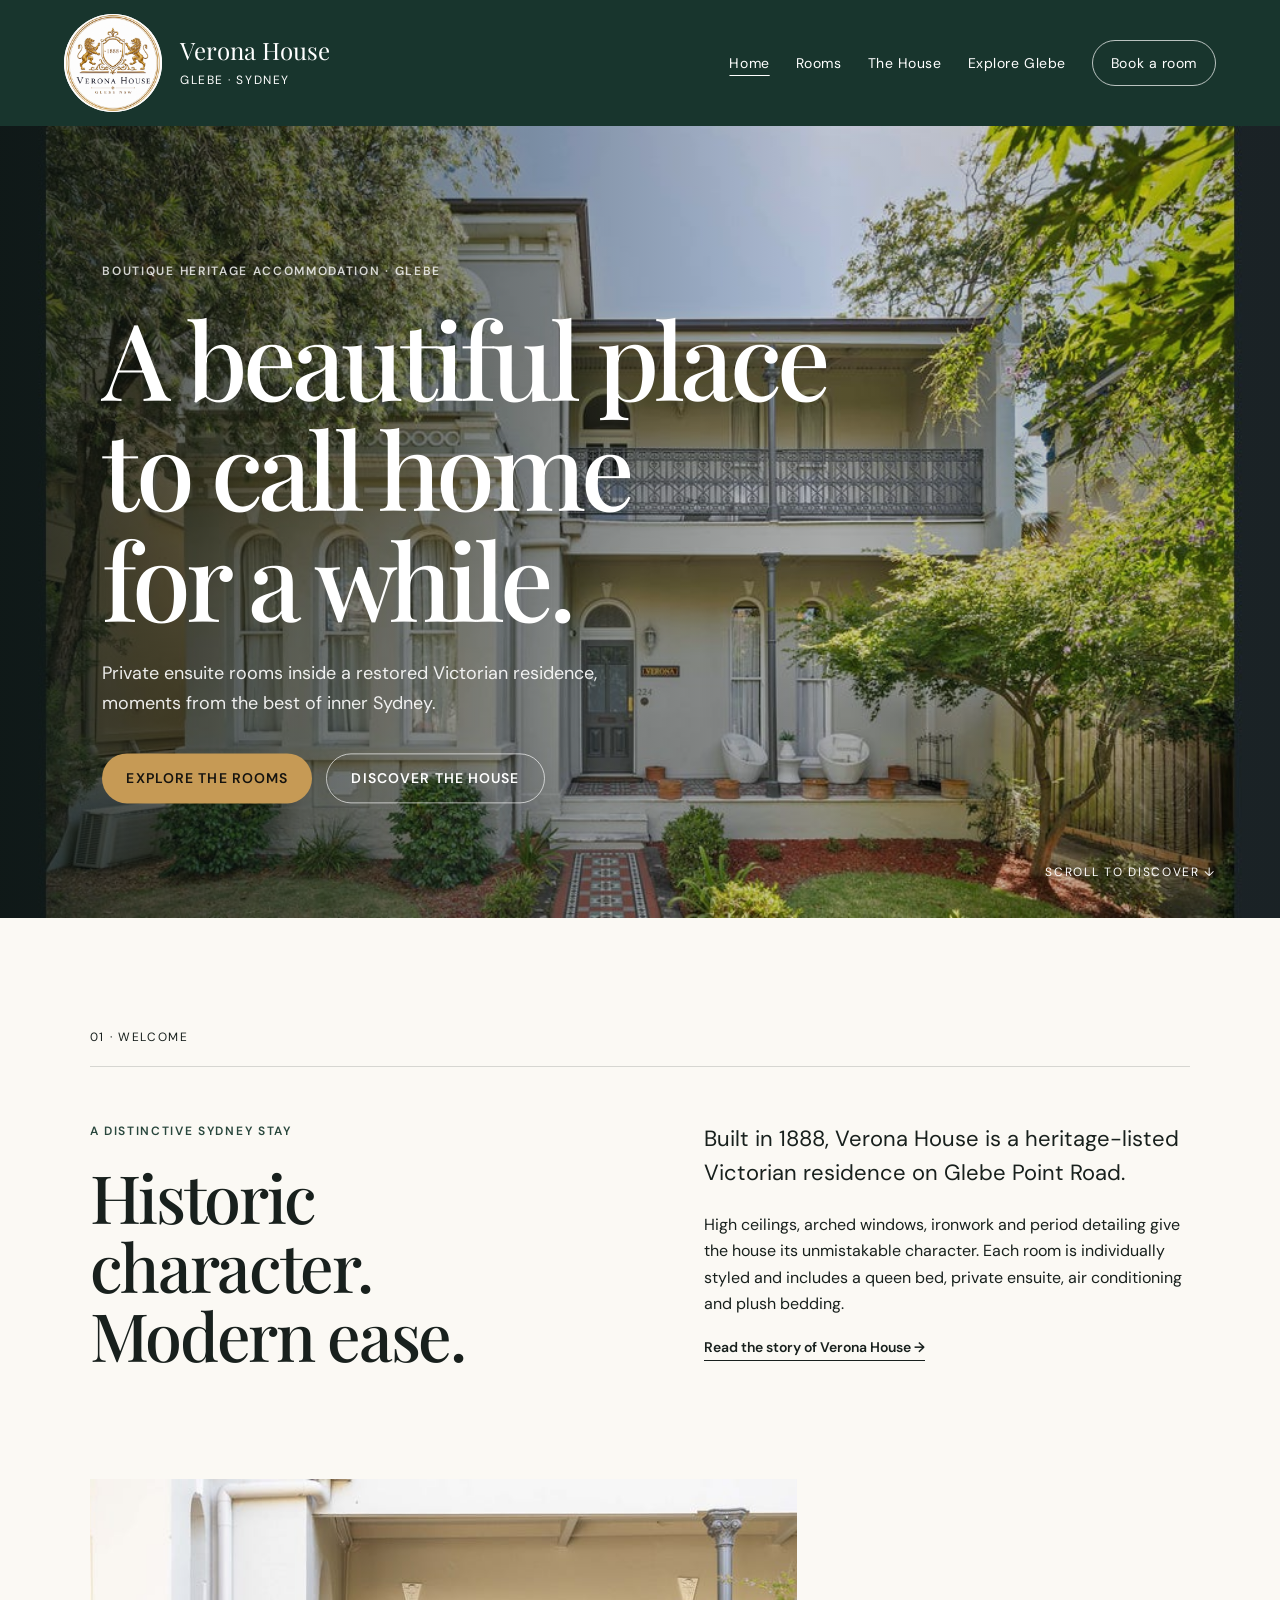
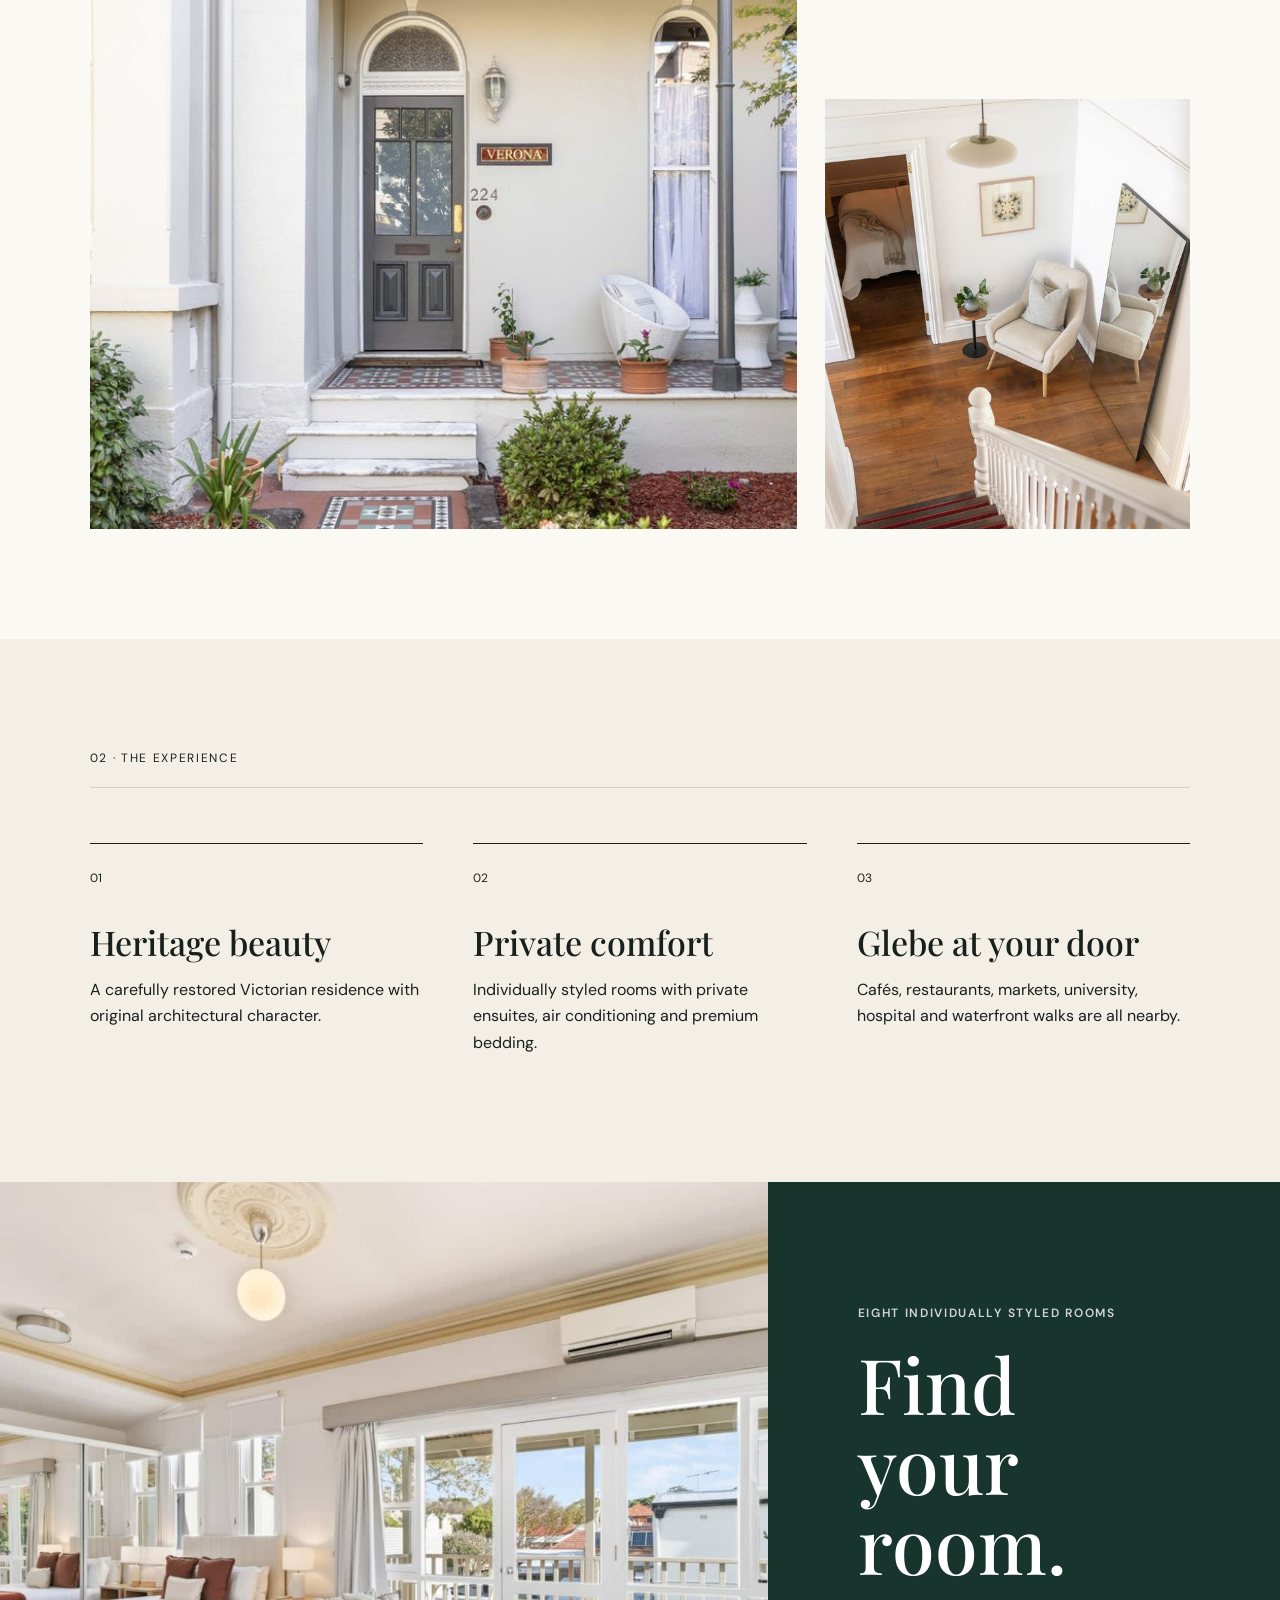
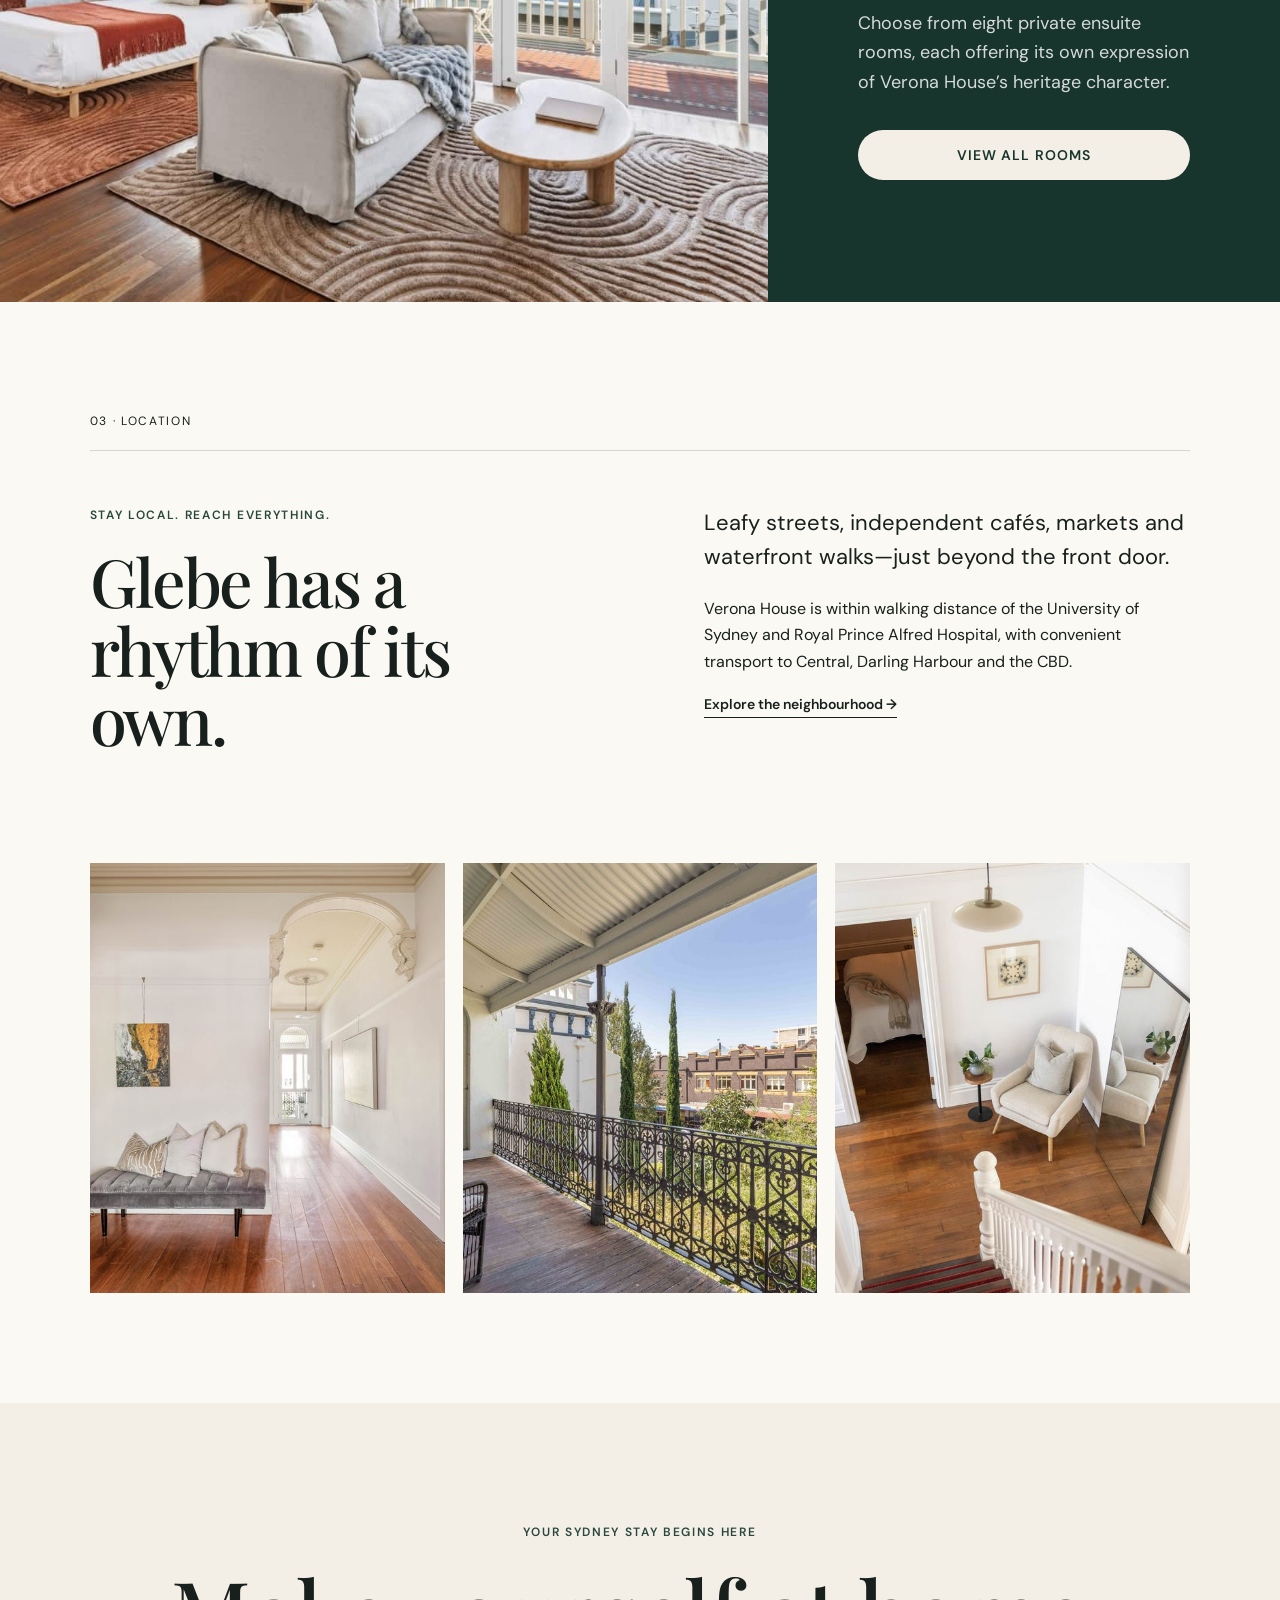
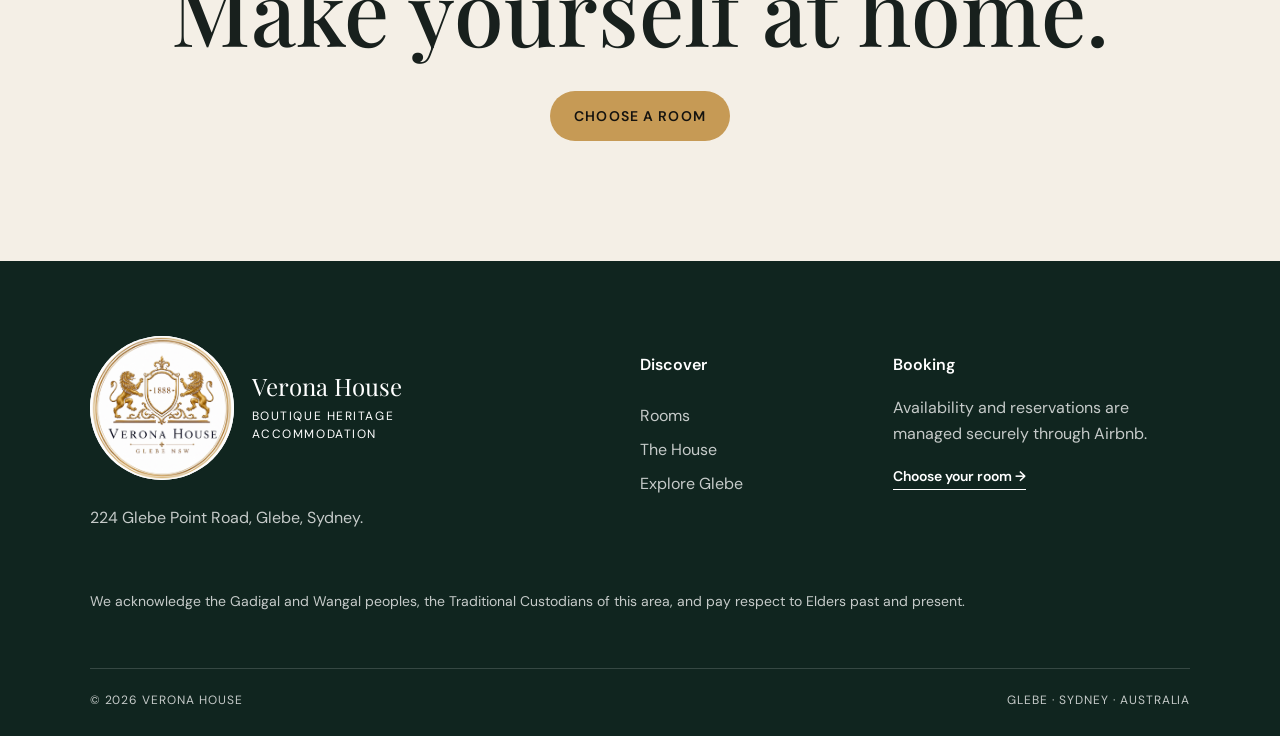
==== commit 212df714: "Launch updated Verona House website Apply the Verona House crest across all pages, update all eight " ====
--- a/index.html
+++ b/index.html
@@ -1,5 +1,5 @@
 <!doctype html>
-<html lang="en">
+<html lang="en-AU">
 <head>
 
 <meta charset="utf-8">
@@ -13,16 +13,19 @@
 
 <title>Verona House | Boutique Heritage Accommodation in Glebe</title>
 <meta name="description" content="Stay at Verona House, a restored Victorian guesthouse offering individually styled private ensuite rooms on Glebe Point Road, Sydney.">
+<link rel="icon" type="image/jpeg" href="assets/verona-house-logo.jpeg">
+<link rel="apple-touch-icon" href="assets/verona-house-logo.jpeg">
 </head>
 <body>
+<a class="skip-link" href="#main-content">Skip to content</a>
 <header class="site-header">
 <a class="brand" href="index.html" aria-label="Verona House home">
-  <span class="brand__mark">VH</span>
+  <img class="brand__logo" src="assets/verona-house-logo.jpeg" alt="Verona House crest — Glebe NSW, established 1888" width="1254" height="1254">
   <span class="brand__text">Verona House<small>Glebe · Sydney</small></span>
 </a>
-<button class="menu-toggle" aria-label="Open navigation" aria-expanded="false"><span></span><span></span></button>
-<nav class="site-nav" aria-label="Primary navigation">
-  <a href="index.html">Home</a>
+<button class="menu-toggle" aria-label="Open navigation" aria-expanded="false" aria-controls="site-nav"><span></span><span></span></button>
+<nav class="site-nav" aria-label="Primary navigation" id="site-nav">
+  <a href="index.html" aria-current="page">Home</a>
   <a href="rooms.html">Rooms</a>
   <a href="house.html">The House</a>
   <a href="glebe.html">Explore Glebe</a>
@@ -30,7 +33,7 @@
 </nav>
 </header>
 
-<main>
+<main id="main-content">
   <section class="hero">
     <img src="assets/hero.jpg" alt="Verona House, a Victorian heritage residence in Glebe">
     <div class="hero__shade"></div>
@@ -76,7 +79,7 @@
   </section>
 
   <section class="rooms-preview">
-    <div class="rooms-preview__image"><img src="assets/lounge.jpg" alt="Elegant shared interior at Verona House"></div>
+    <div class="rooms-preview__image"><img src="assets/rooms/grand-balcony-suite.jpg" alt="The Sorrento Suite at Verona House"></div>
     <div class="rooms-preview__copy">
       <p class="eyebrow eyebrow--light">Eight individually styled rooms</p>
       <h2>Find your room.</h2>
@@ -117,7 +120,7 @@
   <div class="footer-grid">
     <div>
       <a class="brand brand--footer" href="index.html">
-        <span class="brand__mark">VH</span>
+        <img class="brand__logo" src="assets/verona-house-logo.jpeg" alt="Verona House crest — Glebe NSW, established 1888" width="1254" height="1254">
         <span class="brand__text">Verona House<small>Boutique heritage accommodation</small></span>
       </a>
       <p>224 Glebe Point Road, Glebe, Sydney.</p>
@@ -134,6 +137,7 @@
       <a class="text-link text-link--light" href="rooms.html">Choose your room →</a>
     </div>
   </div>
+  <p class="acknowledgement">We acknowledge the Gadigal and Wangal peoples, the Traditional Custodians of this area, and pay respect to Elders past and present.</p>
   <div class="footer-bottom">
     <span>© 2026 Verona House</span>
     <span>Glebe · Sydney · Australia</span>
--- a/styles.css
+++ b/styles.css
@@ -3,3 +3,101 @@
 *{box-sizing:border-box}html{scroll-behavior:smooth}body{margin:0;background:var(--paper);color:var(--ink);font-family:var(--sans);line-height:1.65}img{display:block;width:100%;height:100%;object-fit:cover}a{color:inherit}.site-header{position:absolute;z-index:20;top:0;left:0;right:0;height:92px;padding:0 5vw;display:flex;align-items:center;justify-content:space-between;color:white}.site-header--solid{position:relative;background:var(--green)}.brand{display:flex;align-items:center;gap:14px;text-decoration:none}.brand__mark{display:grid;place-items:center;width:46px;height:46px;border:1px solid currentColor;border-radius:50%;font-family:var(--serif);font-size:17px}.brand__text{font-family:var(--serif);font-size:21px;line-height:1}.brand__text small{display:block;font-family:var(--sans);text-transform:uppercase;letter-spacing:.16em;font-size:8px;margin-top:7px}.site-nav{display:flex;gap:30px;align-items:center}.site-nav a{text-decoration:none;font-size:13px;letter-spacing:.04em}.nav-book{border:1px solid rgba(255,255,255,.7);padding:11px 18px;border-radius:99px}.menu-toggle{display:none;background:none;border:0;width:42px;height:42px}.menu-toggle span{display:block;height:1px;background:white;margin:8px 0}.hero{height:min(900px,100vh);min-height:720px;position:relative;color:white;overflow:hidden}.hero>img{position:absolute}.hero__shade{position:absolute;inset:0;background:linear-gradient(90deg,rgba(10,20,17,.76),rgba(10,20,17,.16) 65%,rgba(10,20,17,.3))}.hero__content{position:absolute;left:8vw;top:50%;transform:translateY(-43%);max-width:750px}.eyebrow{text-transform:uppercase;letter-spacing:.19em;font-size:11px;font-weight:600;color:var(--green2);margin:0 0 20px}.eyebrow--light{color:rgba(255,255,255,.8)}h1,h2,h3{font-family:var(--serif);font-weight:500;line-height:1.04;margin:0}.hero h1{font-size:clamp(64px,8.3vw,126px);letter-spacing:-.045em}.hero__intro{font-size:18px;max-width:560px;margin:26px 0 0;color:rgba(255,255,255,.9)}.hero__actions{display:flex;gap:14px;margin-top:34px}.button{display:inline-flex;align-items:center;justify-content:center;min-height:50px;padding:0 25px;border-radius:99px;text-decoration:none;text-transform:uppercase;letter-spacing:.12em;font-size:11px;font-weight:600}.button--gold{background:var(--gold);color:#15130f}.button--ghost{border:1px solid rgba(255,255,255,.65);color:white}.button--cream{background:var(--cream);color:var(--green)}.hero__scroll{position:absolute;bottom:35px;right:5vw;color:white;text-decoration:none;text-transform:uppercase;letter-spacing:.14em;font-size:9px}.section-label{font-size:10px;text-transform:uppercase;letter-spacing:.15em;padding-bottom:18px;border-bottom:1px solid var(--line);margin-bottom:55px}.intro-section,.pillars,.location-section,.story-section,.details-section,.neighbourhood-section,.rooms-section{padding:110px 7vw}.intro-grid,.location-grid,.story-grid{display:grid;grid-template-columns:1fr 1fr;gap:10vw}.intro-grid h2,.location-grid h2,.story-grid h2{font-size:clamp(42px,5.2vw,78px);letter-spacing:-.035em}.intro-copy,.location-grid>div:last-child,.story-grid>div:last-child{max-width:610px}.lead{font-size:22px;line-height:1.55;margin-top:0}.text-link{text-decoration:none;border-bottom:1px solid currentColor;padding-bottom:4px;font-size:13px;font-weight:600}.text-link--light{color:white}.image-pair{padding:0 7vw 110px;display:grid;grid-template-columns:1.45fr .75fr;gap:28px;align-items:end}.image-pair__large{height:650px;margin:0}.image-pair__small{height:430px;margin:0}.pillars{background:var(--cream)}.pillars-grid{display:grid;grid-template-columns:repeat(3,1fr);gap:50px}.pillar{border-top:1px solid var(--ink);padding-top:20px}.pillar span,.details-grid span{font-size:11px}.pillar h3{font-size:34px;margin:35px 0 15px}.rooms-preview{display:grid;grid-template-columns:1.2fr .8fr;min-height:720px;background:var(--green);color:white}.rooms-preview__image{min-height:600px}.rooms-preview__copy{padding:90px 7vw;display:flex;flex-direction:column;justify-content:center}.rooms-preview h2{font-size:clamp(52px,6vw,88px)}.rooms-preview p:not(.eyebrow){font-size:18px;max-width:480px;color:rgba(255,255,255,.82);margin:25px 0 32px}.gallery-strip{padding:0 7vw 110px;display:grid;grid-template-columns:1fr 1fr 1fr;gap:18px}.gallery-strip img{height:430px}.final-cta{text-align:center;padding:120px 20px;background:var(--cream)}.final-cta h2{font-size:clamp(50px,7vw,98px);margin-bottom:35px}.site-footer{background:#10251f;color:rgba(255,255,255,.76);padding:75px 7vw 25px}.footer-grid{display:grid;grid-template-columns:1.7fr .7fr 1fr;gap:70px}.brand--footer{color:white;margin-bottom:25px}.footer-grid>div:nth-child(2){display:flex;flex-direction:column;gap:8px}.footer-grid a{text-decoration:none}.footer-title{color:white;font-weight:600}.footer-bottom{border-top:1px solid rgba(255,255,255,.16);margin-top:55px;padding-top:22px;display:flex;justify-content:space-between;font-size:10px;text-transform:uppercase;letter-spacing:.12em}.page-hero{min-height:630px;color:white;padding:120px 8vw 80px;display:flex;align-items:flex-end;background-size:cover;background-position:center;position:relative}.page-hero:before{content:"";position:absolute;inset:0;background:linear-gradient(90deg,rgba(10,25,20,.75),rgba(10,25,20,.16))}.page-hero>div{position:relative;max-width:800px}.page-hero h1{font-size:clamp(60px,8vw,112px);letter-spacing:-.045em}.page-hero p:last-child{max-width:600px;font-size:18px}.page-hero--rooms{background-image:url("assets/lounge.jpg")}.page-hero--house{background-image:url("assets/exterior.jpg")}.page-hero--glebe{background-image:url("assets/balcony.jpg")}.rooms-grid{display:grid;grid-template-columns:repeat(2,1fr);gap:20px}.room-card{min-height:320px;background:white;border:1px solid var(--line);display:grid;grid-template-columns:110px 1fr}.room-card__number{background:var(--green);color:white;display:grid;place-items:center;font-family:var(--serif);font-size:36px}.room-card__body{padding:42px}.room-card h3{font-size:42px;margin-bottom:18px}.booking-note{margin-top:50px;border-top:1px solid var(--line);padding-top:25px;display:grid;grid-template-columns:200px 1fr;gap:50px}.booking-note p{margin:0}.feature-band{background:var(--green);color:white;display:grid;grid-template-columns:repeat(4,1fr);padding:55px 7vw;gap:25px}.feature-band div{border-left:1px solid rgba(255,255,255,.25);padding-left:20px}.feature-band span{display:block;text-transform:uppercase;font-size:9px;letter-spacing:.15em;color:rgba(255,255,255,.65)}.feature-band strong{font-family:var(--serif);font-size:23px;font-weight:500}.final-cta--image{background:linear-gradient(rgba(18,49,40,.8),rgba(18,49,40,.8)),url("assets/hallway.jpg") center/cover;color:white}.house-gallery{padding:0 7vw 110px;display:grid;grid-template-columns:1.4fr .8fr;grid-template-rows:420px 420px;gap:18px}.house-gallery img:first-child{grid-row:span 2}.details-section{background:var(--cream)}.details-grid{display:grid;grid-template-columns:repeat(2,1fr);gap:20px}.details-grid article{background:var(--paper);padding:45px;min-height:260px}.details-grid h3{font-size:33px;margin:32px 0 12px}.neighbourhood-grid{display:grid;grid-template-columns:repeat(3,1fr);gap:18px}.neighbourhood-card{border:1px solid var(--line);padding:38px;min-height:290px}.neighbourhood-card span{font-size:10px;text-transform:uppercase;letter-spacing:.16em}.neighbourhood-card h3{font-size:34px;margin:38px 0 14px}.getting-around{background:var(--green);color:white;padding:110px 7vw;display:grid;grid-template-columns:1fr 1fr;gap:10vw}.getting-around h2{font-size:clamp(48px,6vw,86px)}.transport-list>div{padding:23px 0;border-bottom:1px solid rgba(255,255,255,.2);display:grid;grid-template-columns:130px 1fr;gap:25px}.transport-list strong{font-family:var(--serif);font-size:20px}.transport-list span{color:rgba(255,255,255,.72)}.reveal{opacity:0;transform:translateY(22px);transition:.8s ease}.reveal.is-visible{opacity:1;transform:none}
 @media(max-width:900px){.site-nav{position:fixed;inset:0;background:var(--green);display:none;flex-direction:column;justify-content:center;font-size:20px}.site-nav.is-open{display:flex}.menu-toggle{display:block;position:relative;z-index:2}.hero{min-height:700px}.hero__content{left:6vw;right:6vw}.hero h1{font-size:64px}.intro-grid,.location-grid,.story-grid,.getting-around{grid-template-columns:1fr;gap:45px}.image-pair{grid-template-columns:1fr}.image-pair__large{height:480px}.image-pair__small{height:360px}.pillars-grid,.neighbourhood-grid{grid-template-columns:1fr}.rooms-preview{grid-template-columns:1fr}.rooms-preview__image{height:450px}.gallery-strip{grid-template-columns:1fr}.rooms-grid{grid-template-columns:1fr}.feature-band{grid-template-columns:1fr 1fr}.house-gallery{grid-template-columns:1fr;grid-template-rows:420px 320px 320px}.house-gallery img:first-child{grid-row:auto}.details-grid{grid-template-columns:1fr}.footer-grid{grid-template-columns:1fr}.page-hero{min-height:560px}.page-hero h1{font-size:58px}}
 @media(max-width:560px){.site-header{height:76px;padding:0 20px}.brand__mark{width:40px;height:40px}.brand__text{font-size:18px}.hero{min-height:680px}.hero h1{font-size:52px}.hero__actions{flex-direction:column;align-items:flex-start}.intro-section,.pillars,.location-section,.story-section,.details-section,.neighbourhood-section,.rooms-section{padding:78px 22px}.image-pair,.gallery-strip,.house-gallery{padding-left:22px;padding-right:22px}.image-pair__large{height:370px}.rooms-preview__copy{padding:70px 22px}.gallery-strip img{height:320px}.room-card{grid-template-columns:70px 1fr}.room-card__body{padding:28px 22px}.room-card h3{font-size:34px}.booking-note{grid-template-columns:1fr;gap:10px}.feature-band{grid-template-columns:1fr;padding:45px 22px}.footer-bottom{flex-direction:column;gap:10px}.page-hero{padding-left:22px;padding-right:22px}.page-hero h1{font-size:49px}.transport-list>div{grid-template-columns:1fr;gap:5px}.getting-around{padding:80px 22px}.house-gallery{grid-template-rows:300px 260px 260px}}
+
+/* Room photographs and gallery */
+
+  .rooms-grid{align-items:start;gap:30px}
+  .room-card{display:flex;flex-direction:column;min-width:0;overflow:hidden}
+  .room-card__media{position:relative;background:var(--cream)}
+  .room-card__media img{width:100%;height:auto;aspect-ratio:3/2;object-fit:cover}
+  .room-card__media img[hidden]{display:none}
+  .room-card__number{position:absolute;top:16px;left:16px;z-index:1;display:block;padding:6px 12px;font:500 14px/1.5 var(--sans);letter-spacing:.04em}
+  .room-card__body{padding:30px 32px 36px}
+  .room-card__body .eyebrow{font-size:12px;letter-spacing:.12em;margin-bottom:16px}
+  .room-card h3{font-size:clamp(30px,3vw,42px);line-height:1.15;overflow-wrap:break-word}
+  .room-card__body>p:not(.eyebrow){margin:16px 0 24px;font-size:16px}
+  .room-card .text-link{font-size:14px}
+  .room-photo-switch[hidden]{display:none}
+  .room-photo-switch{display:flex;gap:4px;padding:8px;background:var(--cream)}
+  .room-photo-switch button{flex:1;min-height:44px;padding:8px 12px;border:1px solid var(--line);background:transparent;color:var(--green);font:500 14px/1.4 var(--sans);cursor:pointer}
+  .room-photo-switch button[aria-pressed="true"]{background:var(--green);color:white;border-color:var(--green)}
+  .room-photo-switch button:focus-visible{outline:3px solid var(--gold);outline-offset:2px}
+  @media(max-width:560px){.room-card__body{padding:26px 22px 30px}.room-card h3{font-size:34px}}
+
+
+/* Verona House crest and shared responsive layout */
+body { font-size: 16px; }
+.site-header { position: relative; height: auto; min-height: 126px; padding: 14px 5vw; background: var(--green); gap: 28px; }
+.brand { gap: 18px; }
+.brand__logo { display: block; flex: 0 0 auto; width: 98px; height: 98px; object-fit: contain; border-radius: 50%; background: #fff; }
+.brand__text { font-size: 24px; line-height: 1.15; }
+.brand__text small { font-size: 12px; letter-spacing: .13em; line-height: 1.5; }
+.site-nav { gap: 26px; }
+.site-nav a { font-size: 14px; line-height: 1.45; padding: 12px 0; }
+.site-nav a[aria-current="page"] { text-decoration: underline; text-underline-offset: 7px; }
+.site-nav .nav-book { padding: 12px 18px; min-height: 44px; }
+.menu-toggle { cursor: pointer; flex: 0 0 auto; }
+.brand--footer { align-items: center; }
+.brand--footer .brand__logo { width: 144px; height: 144px; }
+.brand--footer .brand__text { font-size: 24px; }
+.brand--footer small { max-width: 180px; }
+.footer-grid { grid-template-columns: 1.7fr .7fr 1fr; gap: 44px; }
+.footer-bottom { font-size: 12px; line-height: 1.6; letter-spacing: .08em; }
+.acknowledgement { max-width: 58rem; margin-top: 42px; font-size: 14px; line-height: 1.7; }
+.skip-link { position: fixed; top: -100px; left: 16px; z-index: 100; padding: 12px 18px; background: white; color: var(--green); font-weight: 600; }
+.skip-link:focus { top: 16px; }
+a:focus-visible, button:focus-visible { outline: 3px solid var(--gold); outline-offset: 5px; }
+.eyebrow, .section-label { font-size: 12px; letter-spacing: .14em; }
+.button { font-size: 14px; line-height: 1.45; letter-spacing: .08em; padding: 14px 24px; }
+.text-link { font-size: 14px; }
+.hero__scroll { font-size: 12px; }
+.feature-band span { font-size: 12px; }
+.pillar span, .details-grid span { font-size: 12px; }
+.reveal { opacity: 1; transform: none; transition: none; }
+.hero { min-height: 660px; height: min(820px, 88vh); }
+.hero__content { transform: translateY(-48%); }
+.page-hero--rooms { min-height: 460px; padding-top: 90px; padding-bottom: 64px; }
+.page-hero--rooms h1 { font-size: clamp(52px, 6.5vw, 88px); }
+.house-gallery { grid-template-rows: repeat(2, 380px); }
+.house-gallery img:first-child { grid-row: auto; }
+.house-gallery img { min-width: 0; }
+@media (max-width: 1100px) {
+  .site-nav { gap: 18px; }
+  .brand__text { font-size: 21px; }
+  .brand--footer { align-items: flex-start; flex-direction: column; }
+}
+@media (max-width: 900px) {
+  .site-header { min-height: 104px; flex-wrap: wrap; padding: 14px 24px; gap: 14px; }
+  .brand__logo { width: 76px; height: 76px; }
+  .site-nav { position: static; display: flex; flex-direction: row; flex-wrap: wrap; width: 100%; gap: 10px 24px; }
+  .menu-toggle { display: none; width: 44px; height: 44px; }
+  .has-menu.site-header { flex-wrap: nowrap; }
+  .has-menu .menu-toggle { display: block; }
+  .has-menu .site-nav { position: absolute; inset: 100% 0 auto; display: none; flex-direction: column; align-items: stretch; padding: 14px 24px 24px; gap: 0; box-shadow: 0 12px 20px #10251f25; }
+  .has-menu .site-nav.is-open { display: flex; }
+  .has-menu .site-nav a { font-size: 16px; padding: 12px 0; }
+  .has-menu .site-nav .nav-book { align-self: flex-start; padding: 12px 20px; margin-top: 10px; }
+  .footer-grid { grid-template-columns: 1fr; gap: 28px; }
+  .brand--footer { flex-direction: row; align-items: center; }
+  .hero { min-height: 660px; }
+  .house-gallery { grid-template-rows: repeat(4, 340px); }
+}
+@media (max-width: 560px) {
+  .site-header { padding: 12px 20px; min-height: 96px; }
+  .brand { gap: 12px; }
+  .brand__logo { width: 72px; height: 72px; }
+  .brand__text { font-size: 19px; }
+  .brand__text small { font-size: 12px; letter-spacing: .07em; }
+  .brand--footer .brand__logo { width: 108px; height: 108px; }
+  .brand--footer .brand__text { font-size: 20px; }
+  .site-footer { padding: 55px 22px 25px; }
+  .hero { min-height: 650px; }
+  .hero h1 { font-size: clamp(42px, 12vw, 56px); }
+  .hero__intro { font-size: 17px; }
+  .hero__scroll { right: 22px; bottom: 20px; }
+  .page-hero--rooms { min-height: 380px; padding: 64px 22px 40px; }
+  .page-hero--rooms h1 { font-size: 46px; }
+  .house-gallery { grid-template-rows: repeat(4, 280px); }
+  .room-card__body .eyebrow { font-size: 12px; }
+}
+@media (prefers-reduced-motion: reduce) { html { scroll-behavior: auto; } }
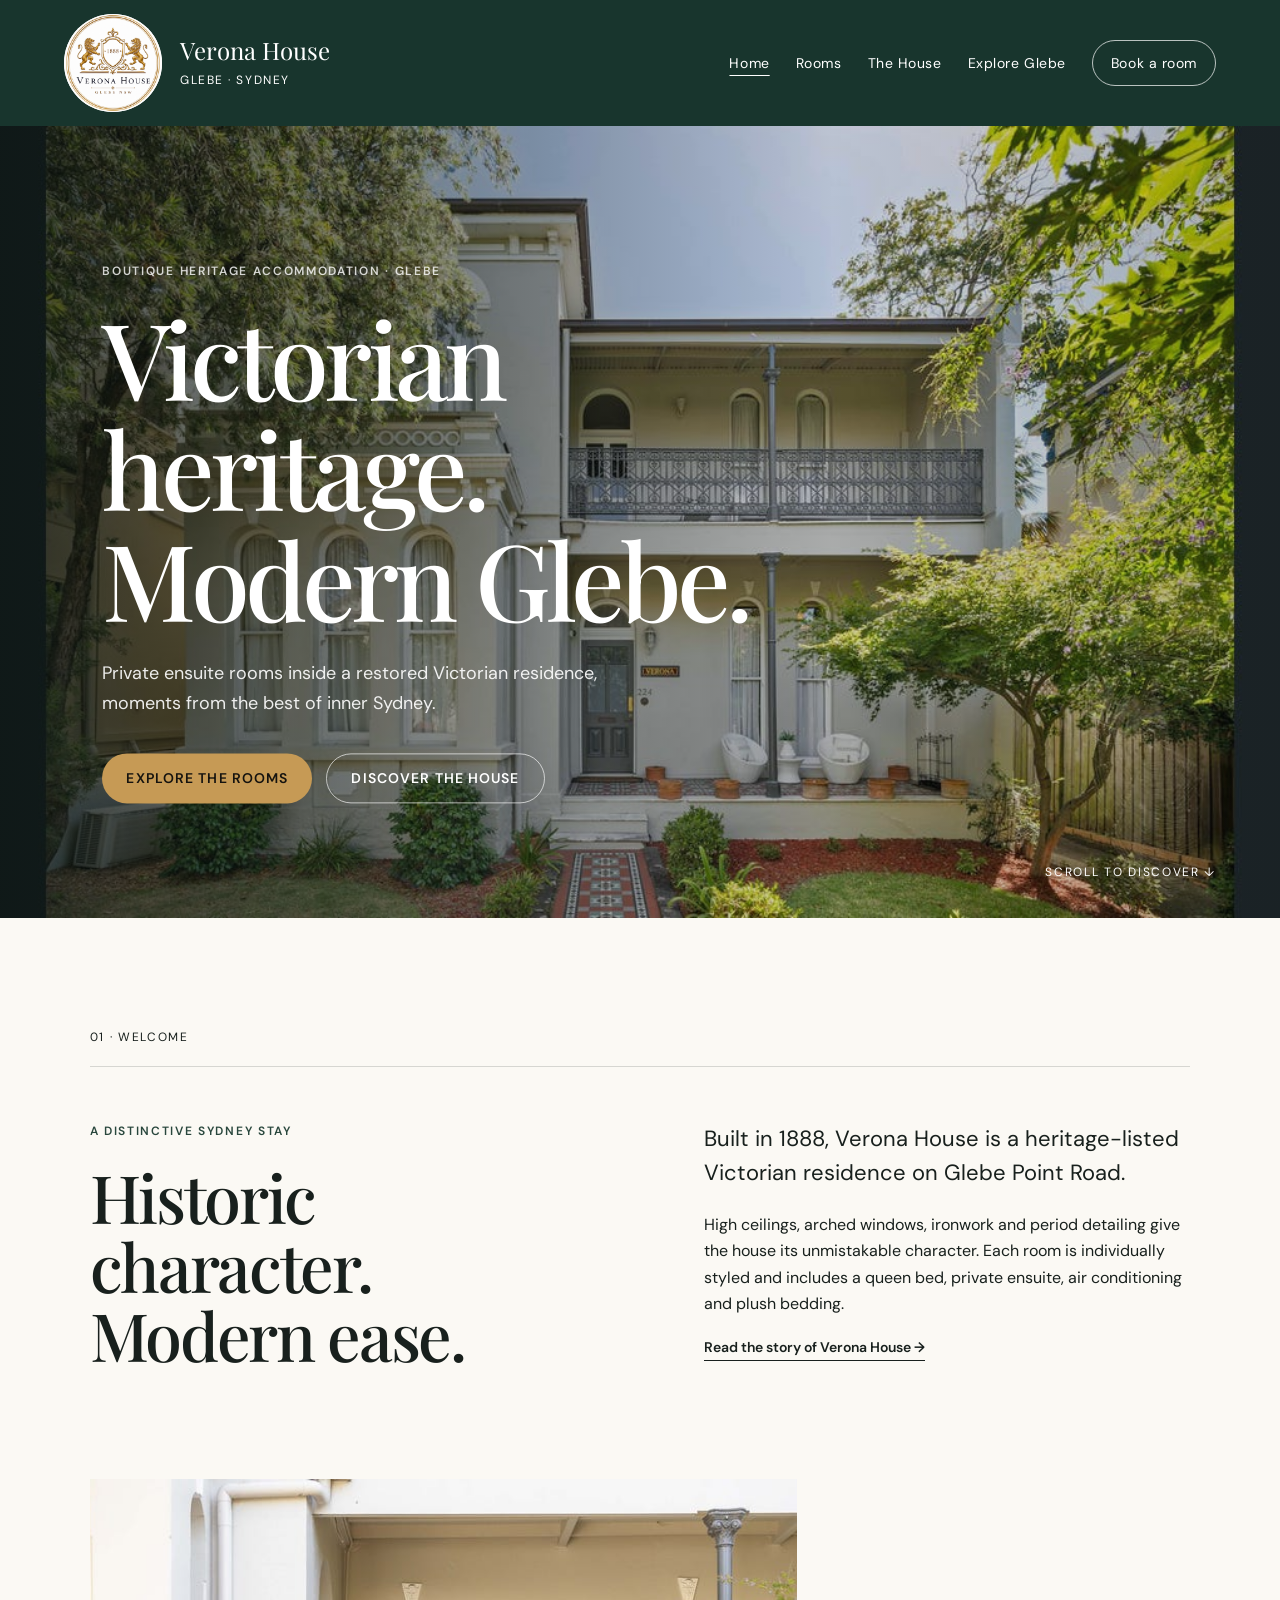
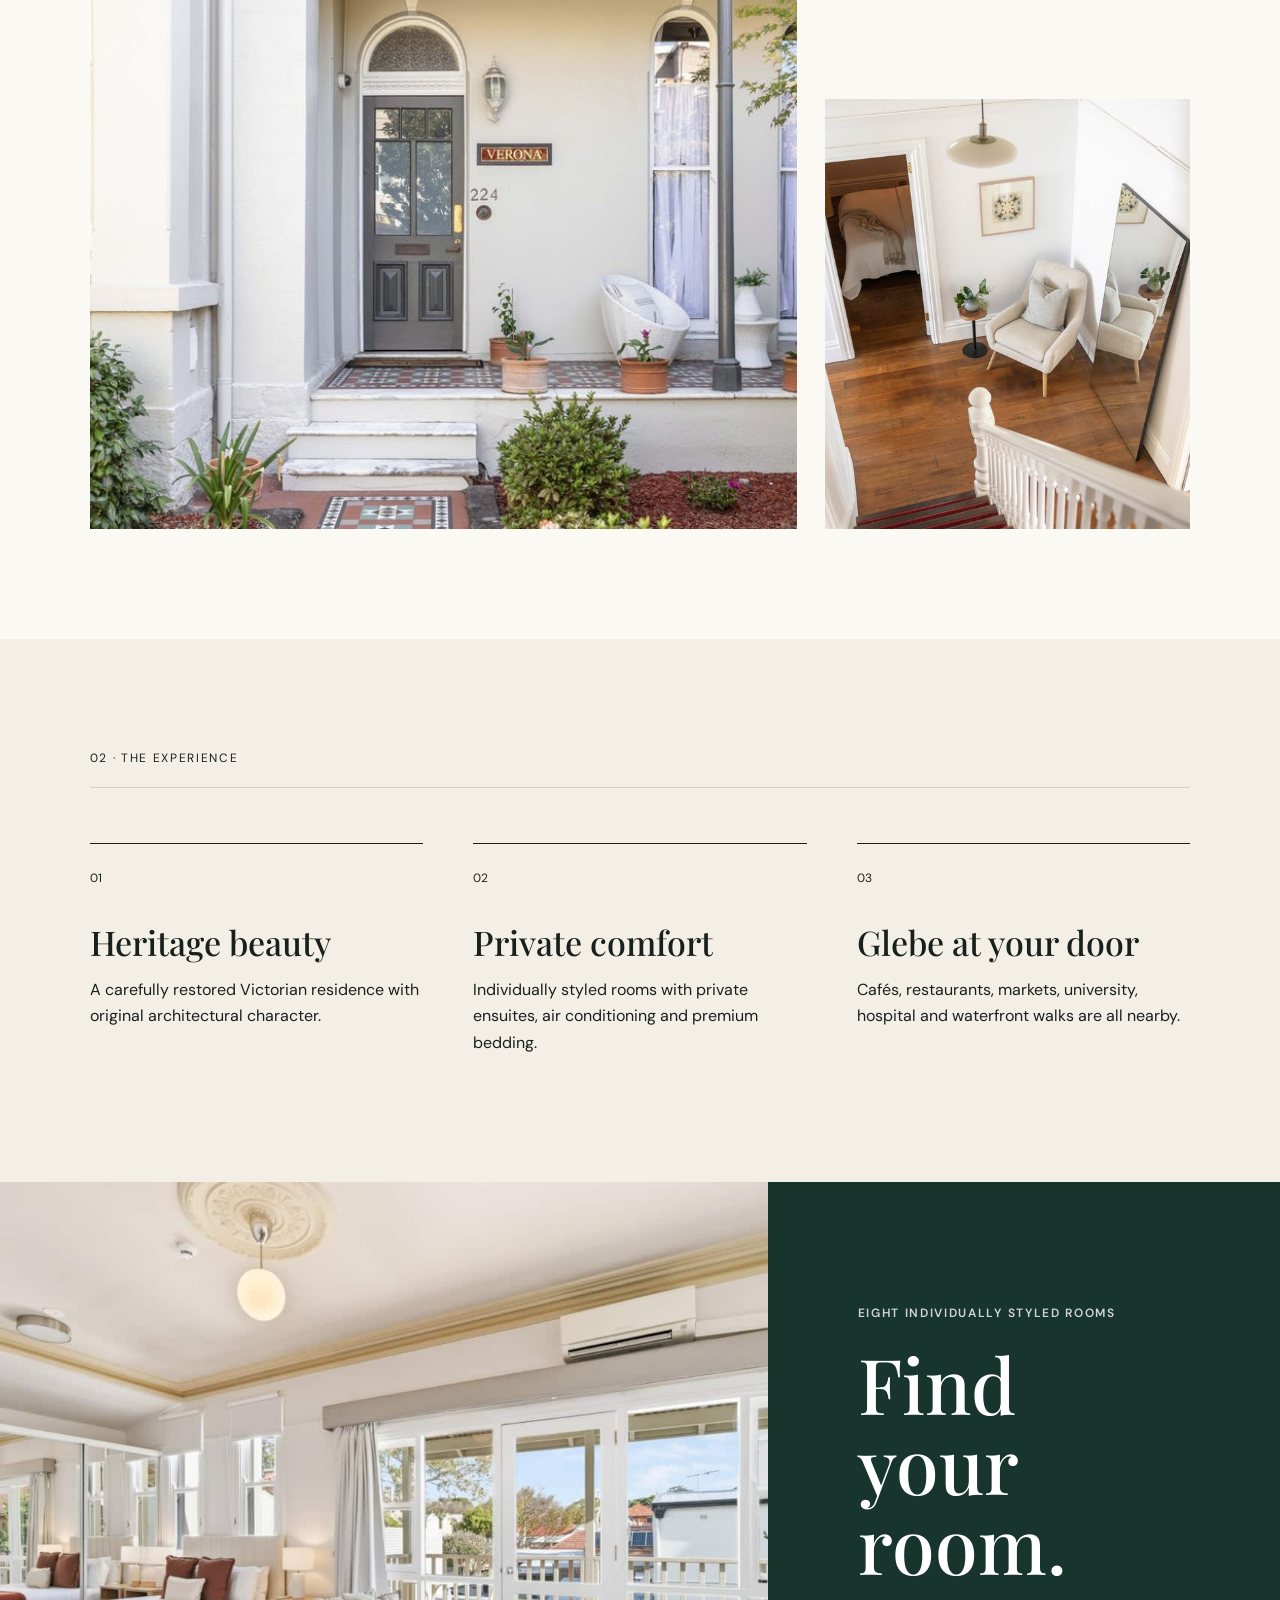
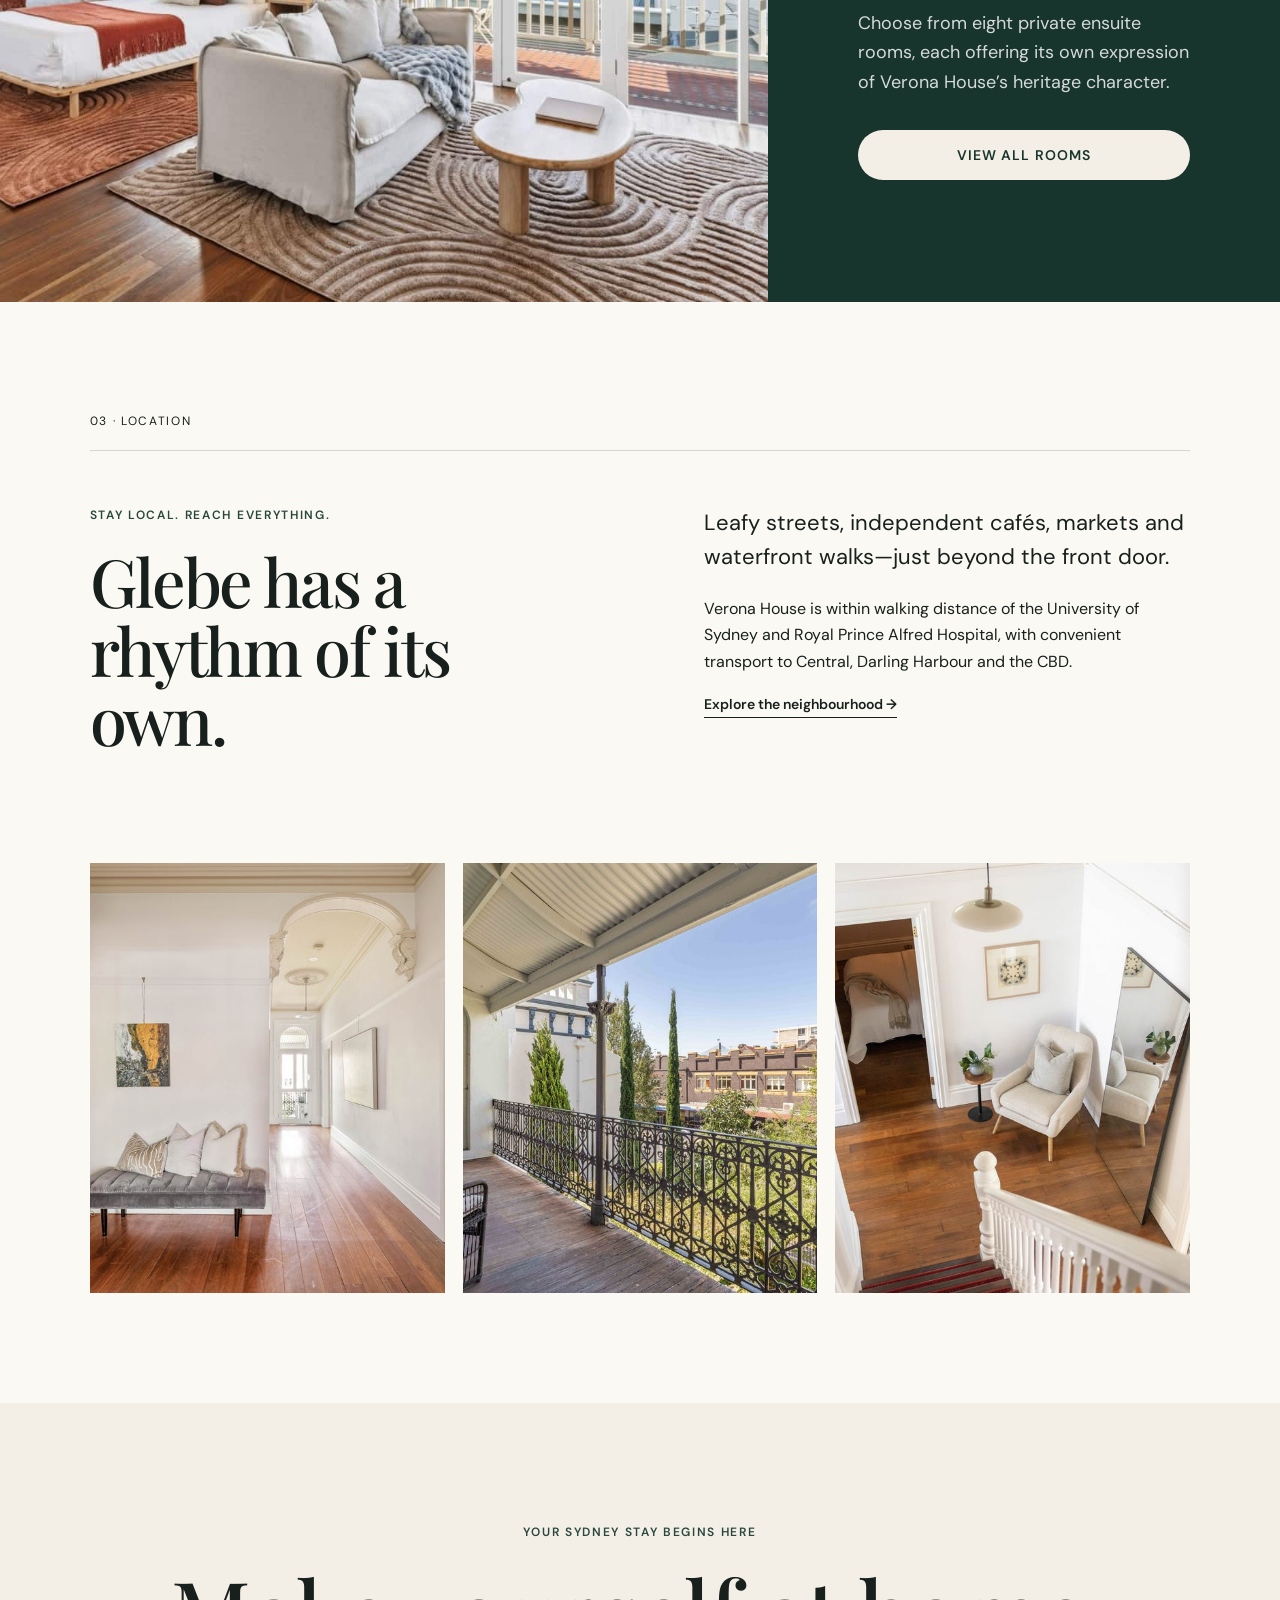
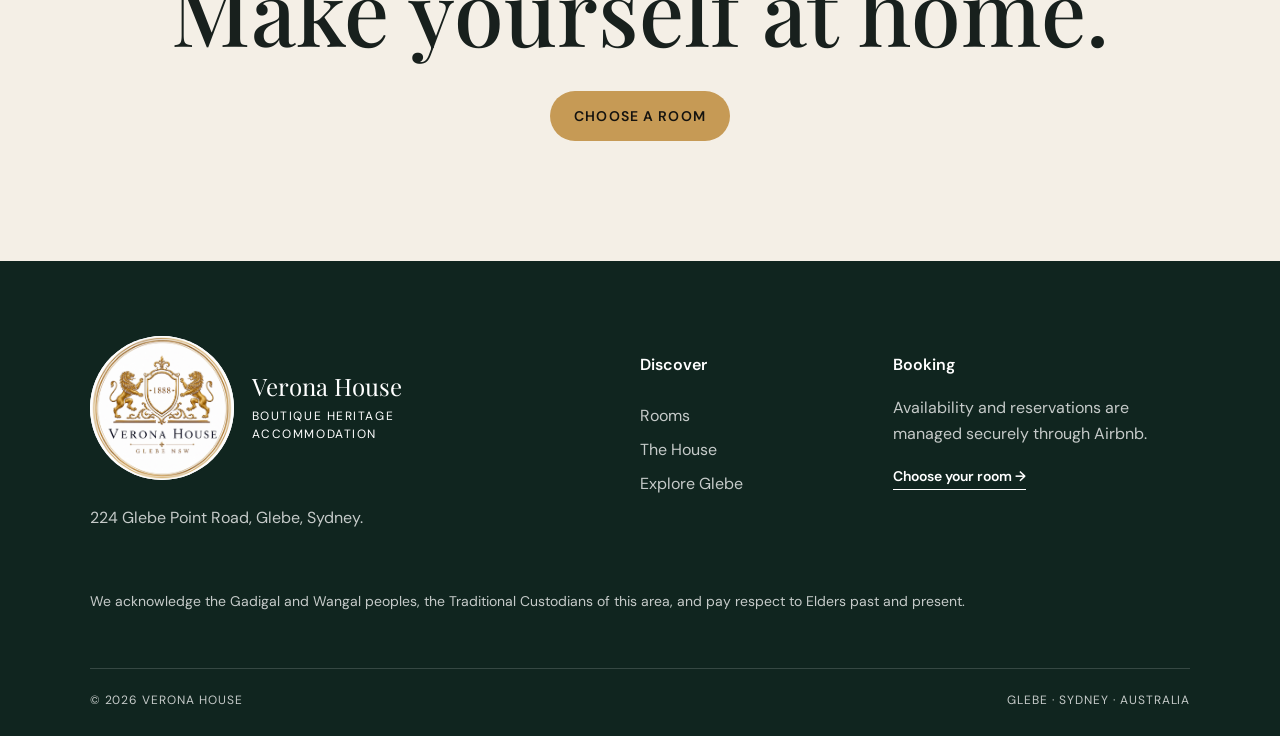
==== commit fa2132b2: "Update homepage headline to Victorian heritage. Modern Glebe." ====
--- a/index.html
+++ b/index.html
@@ -39,7 +39,7 @@
     <div class="hero__shade"></div>
     <div class="hero__content">
       <p class="eyebrow eyebrow--light">Boutique heritage accommodation · Glebe</p>
-      <h1>A beautiful place<br>to call home<br>for a while.</h1>
+      <h1>Victorian heritage.<br>Modern Glebe.</h1>
       <p class="hero__intro">Private ensuite rooms inside a restored Victorian residence, moments from the best of inner Sydney.</p>
       <div class="hero__actions">
         <a class="button button--gold" href="rooms.html">Explore the rooms</a>
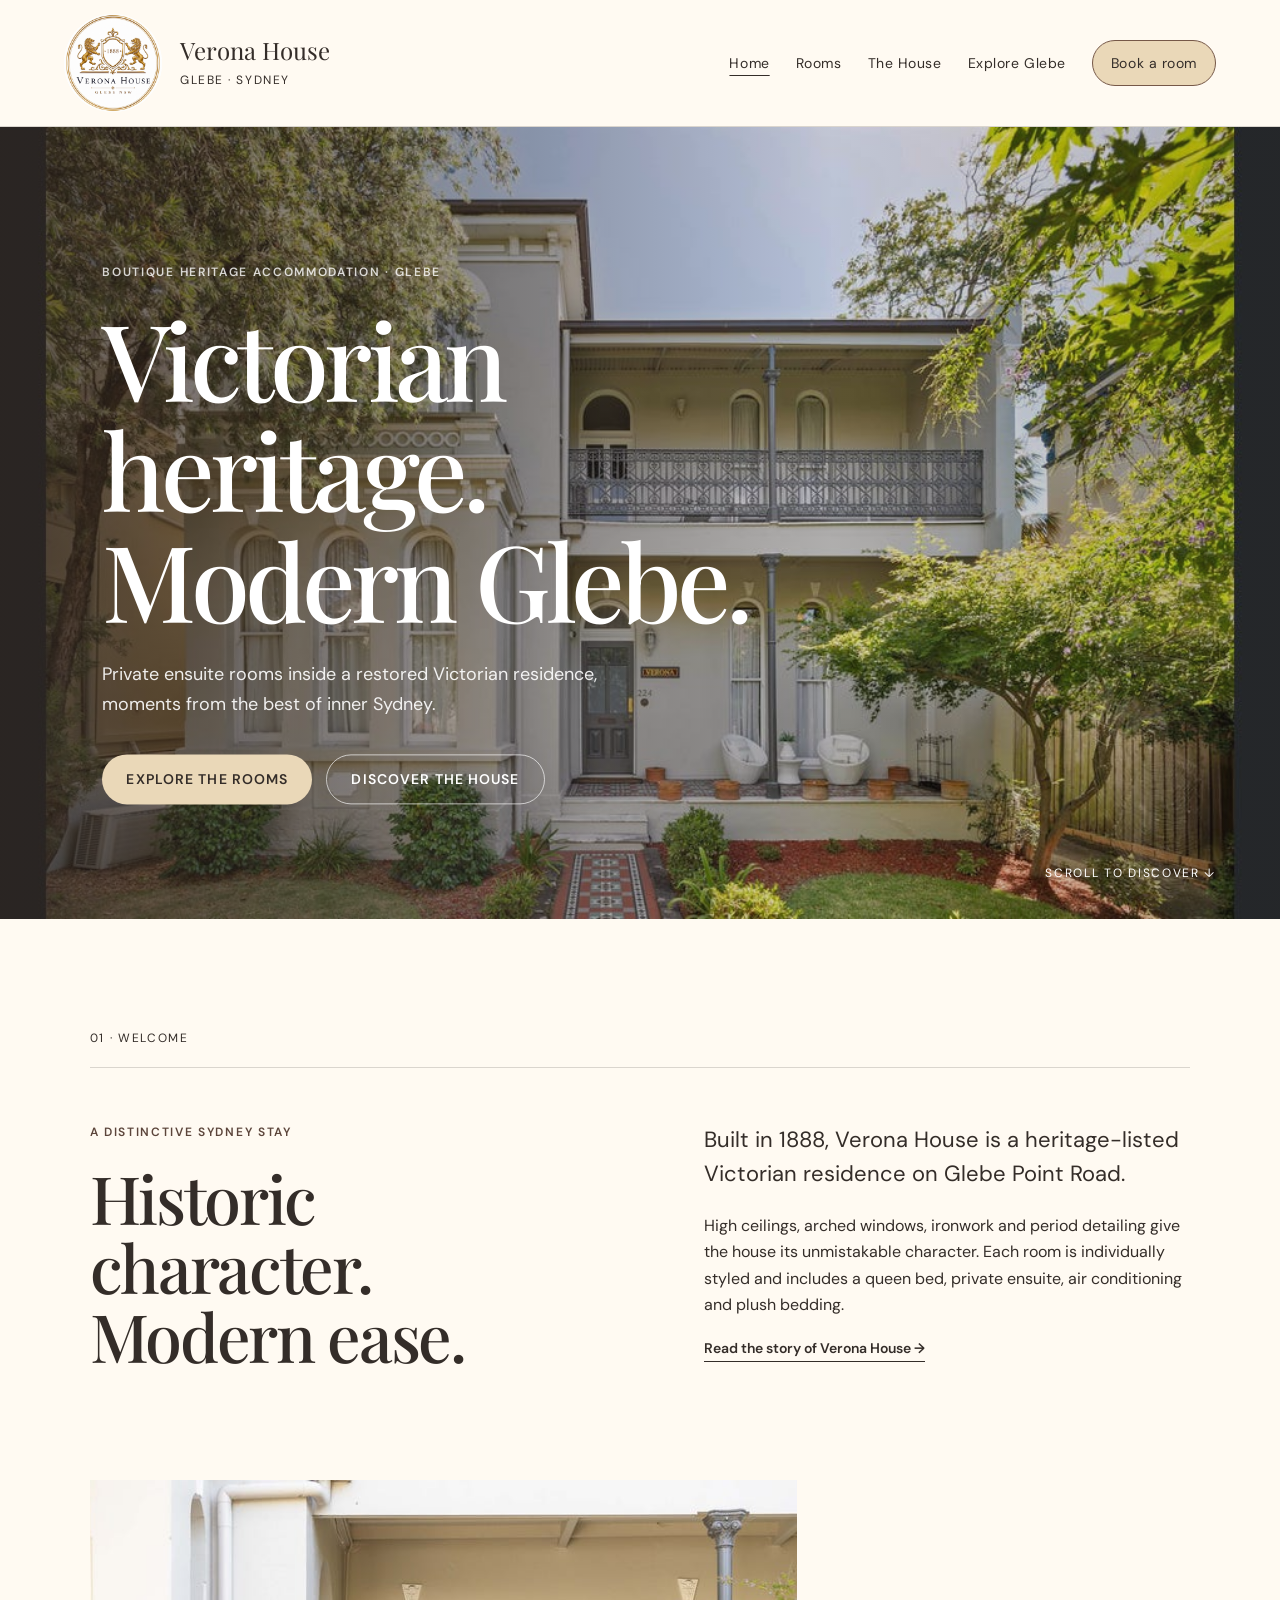
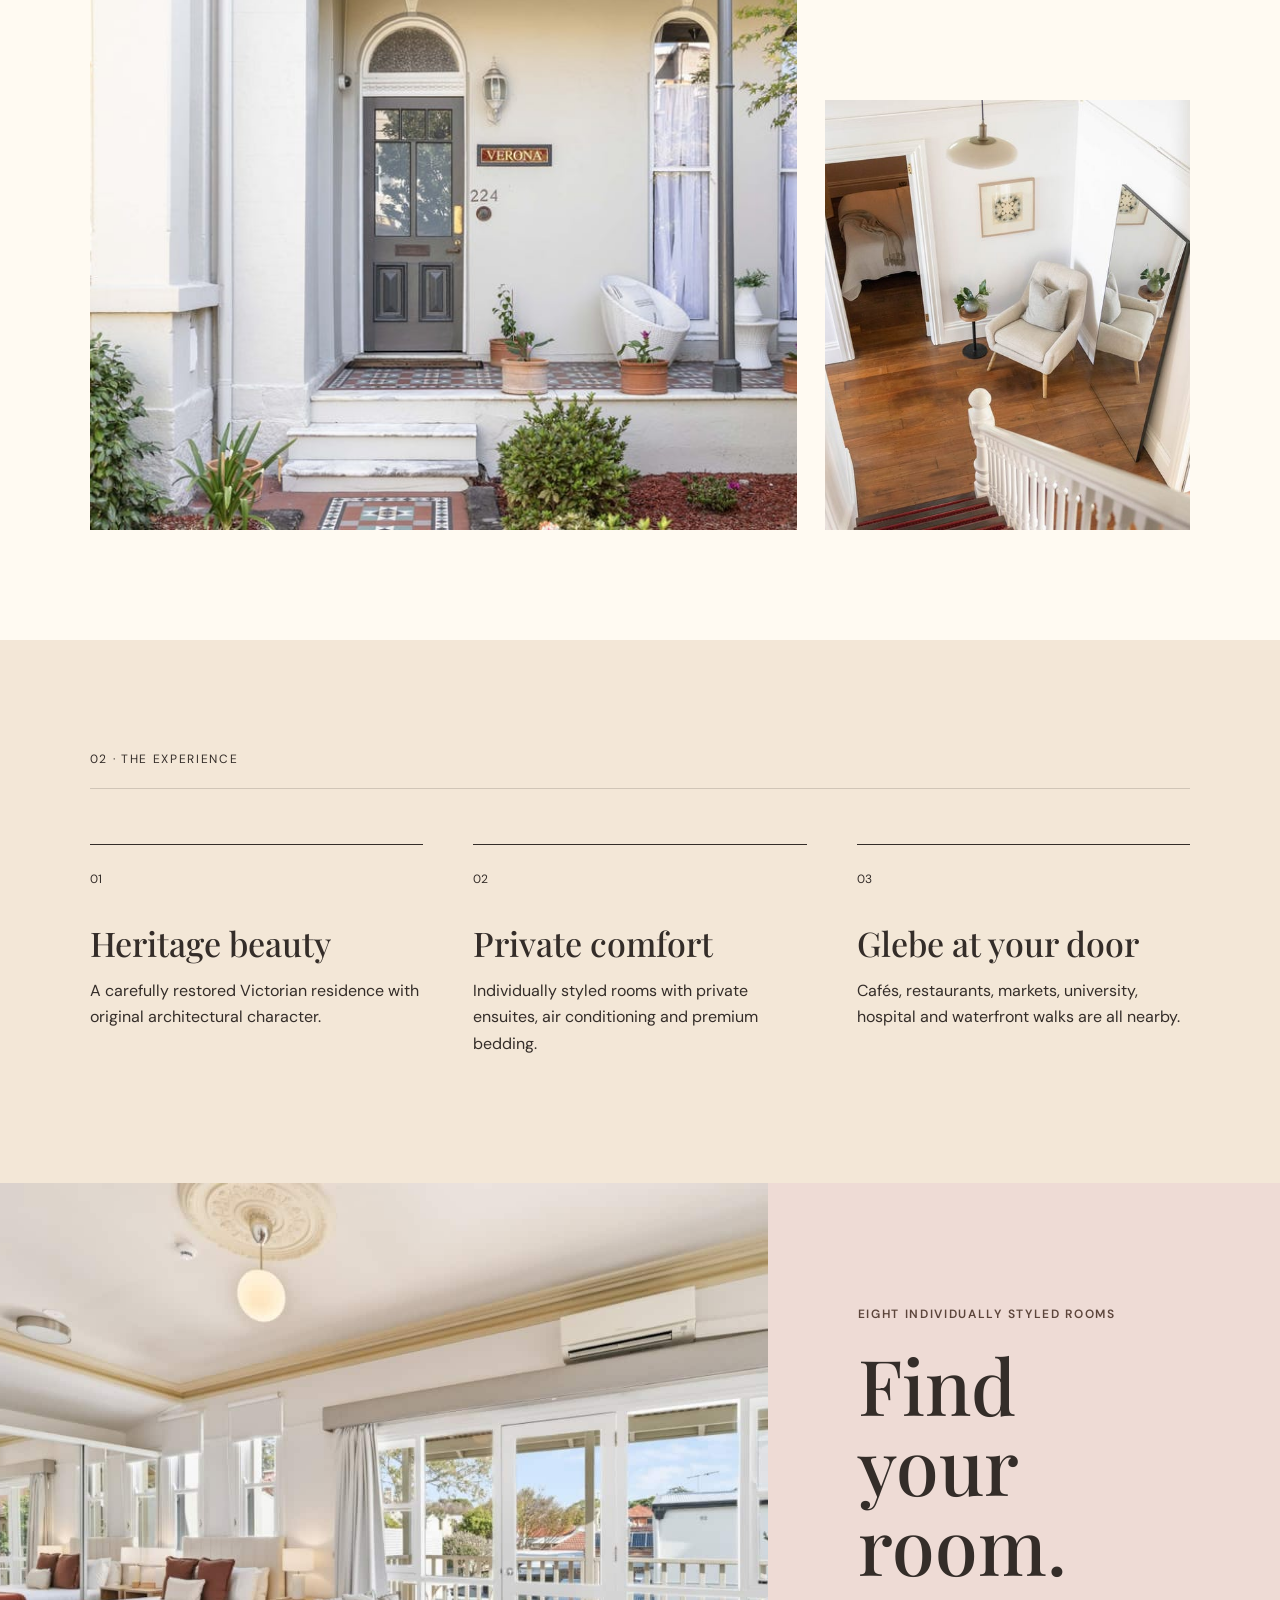
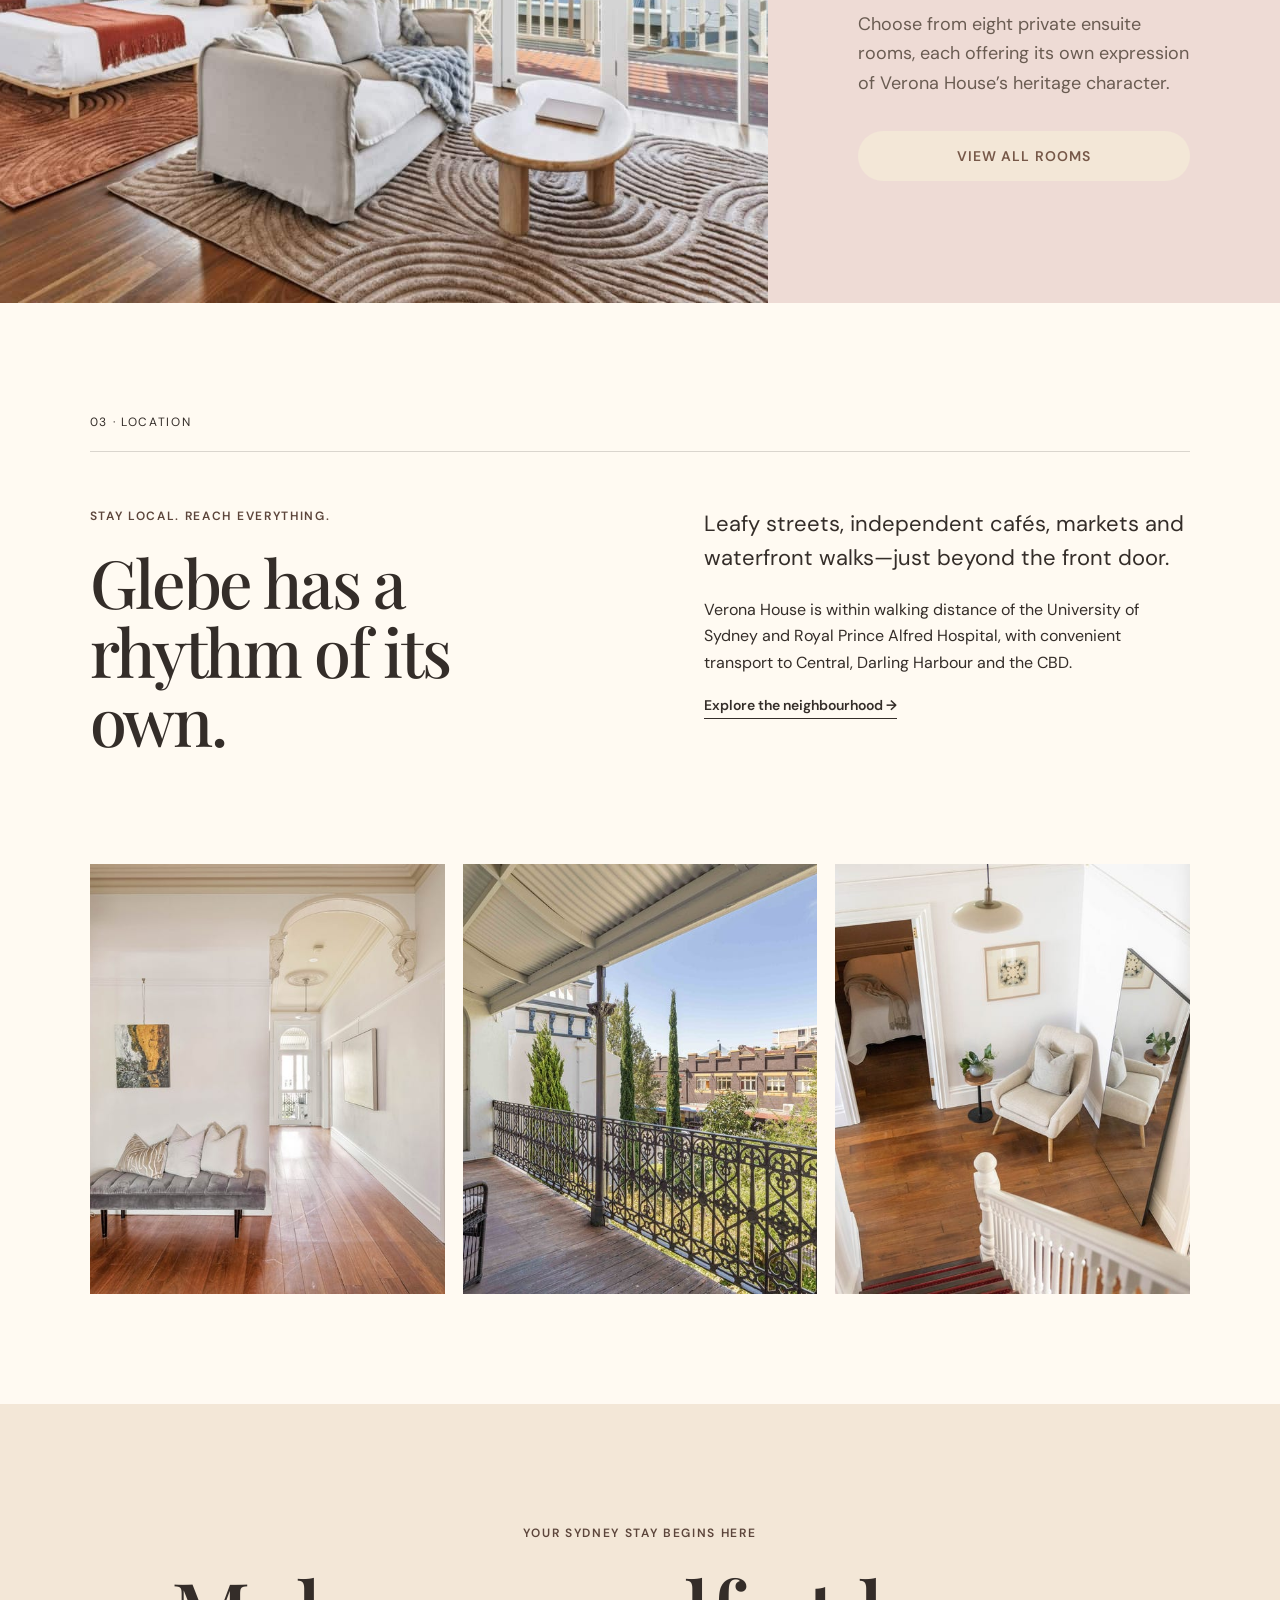
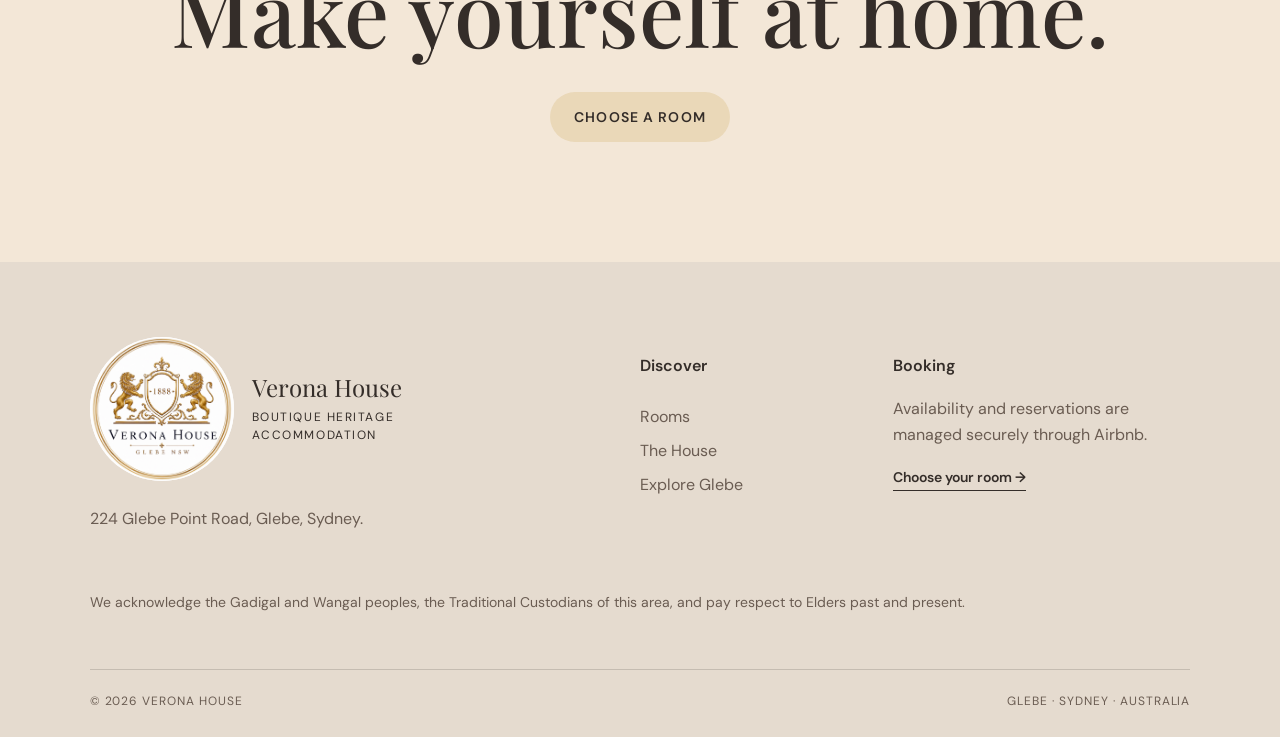
==== commit 1d6ac775: "Refresh website with cream, blush and warm taupe palette" ====
--- a/index.html
+++ b/index.html
@@ -4,11 +4,11 @@
 
 <meta charset="utf-8">
 <meta name="viewport" content="width=device-width,initial-scale=1">
-<meta name="theme-color" content="#18352d">
+<meta name="theme-color" content="#fffaf2">
 <link rel="preconnect" href="https://fonts.googleapis.com">
 <link rel="preconnect" href="https://fonts.gstatic.com" crossorigin>
 <link href="https://fonts.googleapis.com/css2?family=DM+Sans:wght@400;500;600&family=Playfair+Display:wght@500;600&display=swap" rel="stylesheet">
-<link rel="stylesheet" href="styles.css">
+<link rel="stylesheet" href="styles.css?v=20261007-cream">
 <script defer src="script.js"></script>
 
 <title>Verona House | Boutique Heritage Accommodation in Glebe</title>
--- a/styles.css
+++ b/styles.css
@@ -1,7 +1,7 @@
 
-:root{--ink:#18201d;--green:#18352d;--green2:#29473d;--cream:#f4efe6;--paper:#fbf9f4;--gold:#c69a55;--line:rgba(24,32,29,.16);--serif:"Playfair Display",Georgia,serif;--sans:"DM Sans",Arial,sans-serif}
-*{box-sizing:border-box}html{scroll-behavior:smooth}body{margin:0;background:var(--paper);color:var(--ink);font-family:var(--sans);line-height:1.65}img{display:block;width:100%;height:100%;object-fit:cover}a{color:inherit}.site-header{position:absolute;z-index:20;top:0;left:0;right:0;height:92px;padding:0 5vw;display:flex;align-items:center;justify-content:space-between;color:white}.site-header--solid{position:relative;background:var(--green)}.brand{display:flex;align-items:center;gap:14px;text-decoration:none}.brand__mark{display:grid;place-items:center;width:46px;height:46px;border:1px solid currentColor;border-radius:50%;font-family:var(--serif);font-size:17px}.brand__text{font-family:var(--serif);font-size:21px;line-height:1}.brand__text small{display:block;font-family:var(--sans);text-transform:uppercase;letter-spacing:.16em;font-size:8px;margin-top:7px}.site-nav{display:flex;gap:30px;align-items:center}.site-nav a{text-decoration:none;font-size:13px;letter-spacing:.04em}.nav-book{border:1px solid rgba(255,255,255,.7);padding:11px 18px;border-radius:99px}.menu-toggle{display:none;background:none;border:0;width:42px;height:42px}.menu-toggle span{display:block;height:1px;background:white;margin:8px 0}.hero{height:min(900px,100vh);min-height:720px;position:relative;color:white;overflow:hidden}.hero>img{position:absolute}.hero__shade{position:absolute;inset:0;background:linear-gradient(90deg,rgba(10,20,17,.76),rgba(10,20,17,.16) 65%,rgba(10,20,17,.3))}.hero__content{position:absolute;left:8vw;top:50%;transform:translateY(-43%);max-width:750px}.eyebrow{text-transform:uppercase;letter-spacing:.19em;font-size:11px;font-weight:600;color:var(--green2);margin:0 0 20px}.eyebrow--light{color:rgba(255,255,255,.8)}h1,h2,h3{font-family:var(--serif);font-weight:500;line-height:1.04;margin:0}.hero h1{font-size:clamp(64px,8.3vw,126px);letter-spacing:-.045em}.hero__intro{font-size:18px;max-width:560px;margin:26px 0 0;color:rgba(255,255,255,.9)}.hero__actions{display:flex;gap:14px;margin-top:34px}.button{display:inline-flex;align-items:center;justify-content:center;min-height:50px;padding:0 25px;border-radius:99px;text-decoration:none;text-transform:uppercase;letter-spacing:.12em;font-size:11px;font-weight:600}.button--gold{background:var(--gold);color:#15130f}.button--ghost{border:1px solid rgba(255,255,255,.65);color:white}.button--cream{background:var(--cream);color:var(--green)}.hero__scroll{position:absolute;bottom:35px;right:5vw;color:white;text-decoration:none;text-transform:uppercase;letter-spacing:.14em;font-size:9px}.section-label{font-size:10px;text-transform:uppercase;letter-spacing:.15em;padding-bottom:18px;border-bottom:1px solid var(--line);margin-bottom:55px}.intro-section,.pillars,.location-section,.story-section,.details-section,.neighbourhood-section,.rooms-section{padding:110px 7vw}.intro-grid,.location-grid,.story-grid{display:grid;grid-template-columns:1fr 1fr;gap:10vw}.intro-grid h2,.location-grid h2,.story-grid h2{font-size:clamp(42px,5.2vw,78px);letter-spacing:-.035em}.intro-copy,.location-grid>div:last-child,.story-grid>div:last-child{max-width:610px}.lead{font-size:22px;line-height:1.55;margin-top:0}.text-link{text-decoration:none;border-bottom:1px solid currentColor;padding-bottom:4px;font-size:13px;font-weight:600}.text-link--light{color:white}.image-pair{padding:0 7vw 110px;display:grid;grid-template-columns:1.45fr .75fr;gap:28px;align-items:end}.image-pair__large{height:650px;margin:0}.image-pair__small{height:430px;margin:0}.pillars{background:var(--cream)}.pillars-grid{display:grid;grid-template-columns:repeat(3,1fr);gap:50px}.pillar{border-top:1px solid var(--ink);padding-top:20px}.pillar span,.details-grid span{font-size:11px}.pillar h3{font-size:34px;margin:35px 0 15px}.rooms-preview{display:grid;grid-template-columns:1.2fr .8fr;min-height:720px;background:var(--green);color:white}.rooms-preview__image{min-height:600px}.rooms-preview__copy{padding:90px 7vw;display:flex;flex-direction:column;justify-content:center}.rooms-preview h2{font-size:clamp(52px,6vw,88px)}.rooms-preview p:not(.eyebrow){font-size:18px;max-width:480px;color:rgba(255,255,255,.82);margin:25px 0 32px}.gallery-strip{padding:0 7vw 110px;display:grid;grid-template-columns:1fr 1fr 1fr;gap:18px}.gallery-strip img{height:430px}.final-cta{text-align:center;padding:120px 20px;background:var(--cream)}.final-cta h2{font-size:clamp(50px,7vw,98px);margin-bottom:35px}.site-footer{background:#10251f;color:rgba(255,255,255,.76);padding:75px 7vw 25px}.footer-grid{display:grid;grid-template-columns:1.7fr .7fr 1fr;gap:70px}.brand--footer{color:white;margin-bottom:25px}.footer-grid>div:nth-child(2){display:flex;flex-direction:column;gap:8px}.footer-grid a{text-decoration:none}.footer-title{color:white;font-weight:600}.footer-bottom{border-top:1px solid rgba(255,255,255,.16);margin-top:55px;padding-top:22px;display:flex;justify-content:space-between;font-size:10px;text-transform:uppercase;letter-spacing:.12em}.page-hero{min-height:630px;color:white;padding:120px 8vw 80px;display:flex;align-items:flex-end;background-size:cover;background-position:center;position:relative}.page-hero:before{content:"";position:absolute;inset:0;background:linear-gradient(90deg,rgba(10,25,20,.75),rgba(10,25,20,.16))}.page-hero>div{position:relative;max-width:800px}.page-hero h1{font-size:clamp(60px,8vw,112px);letter-spacing:-.045em}.page-hero p:last-child{max-width:600px;font-size:18px}.page-hero--rooms{background-image:url("assets/lounge.jpg")}.page-hero--house{background-image:url("assets/exterior.jpg")}.page-hero--glebe{background-image:url("assets/balcony.jpg")}.rooms-grid{display:grid;grid-template-columns:repeat(2,1fr);gap:20px}.room-card{min-height:320px;background:white;border:1px solid var(--line);display:grid;grid-template-columns:110px 1fr}.room-card__number{background:var(--green);color:white;display:grid;place-items:center;font-family:var(--serif);font-size:36px}.room-card__body{padding:42px}.room-card h3{font-size:42px;margin-bottom:18px}.booking-note{margin-top:50px;border-top:1px solid var(--line);padding-top:25px;display:grid;grid-template-columns:200px 1fr;gap:50px}.booking-note p{margin:0}.feature-band{background:var(--green);color:white;display:grid;grid-template-columns:repeat(4,1fr);padding:55px 7vw;gap:25px}.feature-band div{border-left:1px solid rgba(255,255,255,.25);padding-left:20px}.feature-band span{display:block;text-transform:uppercase;font-size:9px;letter-spacing:.15em;color:rgba(255,255,255,.65)}.feature-band strong{font-family:var(--serif);font-size:23px;font-weight:500}.final-cta--image{background:linear-gradient(rgba(18,49,40,.8),rgba(18,49,40,.8)),url("assets/hallway.jpg") center/cover;color:white}.house-gallery{padding:0 7vw 110px;display:grid;grid-template-columns:1.4fr .8fr;grid-template-rows:420px 420px;gap:18px}.house-gallery img:first-child{grid-row:span 2}.details-section{background:var(--cream)}.details-grid{display:grid;grid-template-columns:repeat(2,1fr);gap:20px}.details-grid article{background:var(--paper);padding:45px;min-height:260px}.details-grid h3{font-size:33px;margin:32px 0 12px}.neighbourhood-grid{display:grid;grid-template-columns:repeat(3,1fr);gap:18px}.neighbourhood-card{border:1px solid var(--line);padding:38px;min-height:290px}.neighbourhood-card span{font-size:10px;text-transform:uppercase;letter-spacing:.16em}.neighbourhood-card h3{font-size:34px;margin:38px 0 14px}.getting-around{background:var(--green);color:white;padding:110px 7vw;display:grid;grid-template-columns:1fr 1fr;gap:10vw}.getting-around h2{font-size:clamp(48px,6vw,86px)}.transport-list>div{padding:23px 0;border-bottom:1px solid rgba(255,255,255,.2);display:grid;grid-template-columns:130px 1fr;gap:25px}.transport-list strong{font-family:var(--serif);font-size:20px}.transport-list span{color:rgba(255,255,255,.72)}.reveal{opacity:0;transform:translateY(22px);transition:.8s ease}.reveal.is-visible{opacity:1;transform:none}
-@media(max-width:900px){.site-nav{position:fixed;inset:0;background:var(--green);display:none;flex-direction:column;justify-content:center;font-size:20px}.site-nav.is-open{display:flex}.menu-toggle{display:block;position:relative;z-index:2}.hero{min-height:700px}.hero__content{left:6vw;right:6vw}.hero h1{font-size:64px}.intro-grid,.location-grid,.story-grid,.getting-around{grid-template-columns:1fr;gap:45px}.image-pair{grid-template-columns:1fr}.image-pair__large{height:480px}.image-pair__small{height:360px}.pillars-grid,.neighbourhood-grid{grid-template-columns:1fr}.rooms-preview{grid-template-columns:1fr}.rooms-preview__image{height:450px}.gallery-strip{grid-template-columns:1fr}.rooms-grid{grid-template-columns:1fr}.feature-band{grid-template-columns:1fr 1fr}.house-gallery{grid-template-columns:1fr;grid-template-rows:420px 320px 320px}.house-gallery img:first-child{grid-row:auto}.details-grid{grid-template-columns:1fr}.footer-grid{grid-template-columns:1fr}.page-hero{min-height:560px}.page-hero h1{font-size:58px}}
+:root{--ink:#342d29;--accent:#765848;--accent-deep:#5c453b;--cream:#f3e7d7;--paper:#fffaf2;--butter:#ead8b8;--blush:#eedbd5;--taupe:#e5dbcf;--muted:#6a5c52;--line:rgba(52,45,41,.18);--serif:"Playfair Display",Georgia,serif;--sans:"DM Sans",Arial,sans-serif}
+*{box-sizing:border-box}html{scroll-behavior:smooth}body{margin:0;background:var(--paper);color:var(--ink);font-family:var(--sans);line-height:1.65}img{display:block;width:100%;height:100%;object-fit:cover}a{color:inherit}.site-header{position:absolute;z-index:20;top:0;left:0;right:0;height:92px;padding:0 5vw;display:flex;align-items:center;justify-content:space-between;color:white}.site-header--solid{position:relative;background:var(--paper)}.brand{display:flex;align-items:center;gap:14px;text-decoration:none}.brand__mark{display:grid;place-items:center;width:46px;height:46px;border:1px solid currentColor;border-radius:50%;font-family:var(--serif);font-size:17px}.brand__text{font-family:var(--serif);font-size:21px;line-height:1}.brand__text small{display:block;font-family:var(--sans);text-transform:uppercase;letter-spacing:.16em;font-size:8px;margin-top:7px}.site-nav{display:flex;gap:30px;align-items:center}.site-nav a{text-decoration:none;font-size:13px;letter-spacing:.04em}.nav-book{border:1px solid var(--accent);background:var(--butter);color:var(--ink);padding:11px 18px;border-radius:99px}.menu-toggle{display:none;background:none;border:0;width:42px;height:42px}.menu-toggle span{display:block;height:1px;background:var(--ink);margin:8px 0}.hero{height:min(900px,100vh);min-height:720px;position:relative;color:white;overflow:hidden}.hero>img{position:absolute}.hero__shade{position:absolute;inset:0;background:linear-gradient(90deg,rgba(45,36,31,.76),rgba(45,36,31,.16) 65%,rgba(45,36,31,.3))}.hero__content{position:absolute;left:8vw;top:50%;transform:translateY(-43%);max-width:750px}.eyebrow{text-transform:uppercase;letter-spacing:.19em;font-size:11px;font-weight:600;color:var(--accent-deep);margin:0 0 20px}.eyebrow--light{color:rgba(255,255,255,.8)}h1,h2,h3{font-family:var(--serif);font-weight:500;line-height:1.04;margin:0}.hero h1{font-size:clamp(64px,8.3vw,126px);letter-spacing:-.045em}.hero__intro{font-size:18px;max-width:560px;margin:26px 0 0;color:rgba(255,255,255,.9)}.hero__actions{display:flex;gap:14px;margin-top:34px}.button{display:inline-flex;align-items:center;justify-content:center;min-height:50px;padding:0 25px;border-radius:99px;text-decoration:none;text-transform:uppercase;letter-spacing:.12em;font-size:11px;font-weight:600}.button--gold{background:var(--butter);color:var(--ink)}.button--ghost{border:1px solid rgba(255,255,255,.65);color:white}.button--cream{background:var(--cream);color:var(--accent)}.hero__scroll{position:absolute;bottom:35px;right:5vw;color:white;text-decoration:none;text-transform:uppercase;letter-spacing:.14em;font-size:9px}.section-label{font-size:10px;text-transform:uppercase;letter-spacing:.15em;padding-bottom:18px;border-bottom:1px solid var(--line);margin-bottom:55px}.intro-section,.pillars,.location-section,.story-section,.details-section,.neighbourhood-section,.rooms-section{padding:110px 7vw}.intro-grid,.location-grid,.story-grid{display:grid;grid-template-columns:1fr 1fr;gap:10vw}.intro-grid h2,.location-grid h2,.story-grid h2{font-size:clamp(42px,5.2vw,78px);letter-spacing:-.035em}.intro-copy,.location-grid>div:last-child,.story-grid>div:last-child{max-width:610px}.lead{font-size:22px;line-height:1.55;margin-top:0}.text-link{text-decoration:none;border-bottom:1px solid currentColor;padding-bottom:4px;font-size:13px;font-weight:600}.text-link--light{color:var(--ink)}.image-pair{padding:0 7vw 110px;display:grid;grid-template-columns:1.45fr .75fr;gap:28px;align-items:end}.image-pair__large{height:650px;margin:0}.image-pair__small{height:430px;margin:0}.pillars{background:var(--cream)}.pillars-grid{display:grid;grid-template-columns:repeat(3,1fr);gap:50px}.pillar{border-top:1px solid var(--ink);padding-top:20px}.pillar span,.details-grid span{font-size:11px}.pillar h3{font-size:34px;margin:35px 0 15px}.rooms-preview{display:grid;grid-template-columns:1.2fr .8fr;min-height:720px;background:var(--blush);color:var(--ink)}.rooms-preview__image{min-height:600px}.rooms-preview__copy{padding:90px 7vw;display:flex;flex-direction:column;justify-content:center}.rooms-preview h2{font-size:clamp(52px,6vw,88px)}.rooms-preview .eyebrow{color:var(--accent-deep)}.rooms-preview p:not(.eyebrow){font-size:18px;max-width:480px;color:var(--muted);margin:25px 0 32px}.gallery-strip{padding:0 7vw 110px;display:grid;grid-template-columns:1fr 1fr 1fr;gap:18px}.gallery-strip img{height:430px}.final-cta{text-align:center;padding:120px 20px;background:var(--cream)}.final-cta h2{font-size:clamp(50px,7vw,98px);margin-bottom:35px}.site-footer{background:var(--taupe);color:var(--muted);padding:75px 7vw 25px}.footer-grid{display:grid;grid-template-columns:1.7fr .7fr 1fr;gap:70px}.brand--footer{color:var(--ink);margin-bottom:25px}.footer-grid>div:nth-child(2){display:flex;flex-direction:column;gap:8px}.footer-grid a{text-decoration:none}.footer-title{color:var(--ink);font-weight:600}.footer-bottom{border-top:1px solid var(--line);margin-top:55px;padding-top:22px;display:flex;justify-content:space-between;font-size:10px;text-transform:uppercase;letter-spacing:.12em}.page-hero{min-height:630px;color:white;padding:120px 8vw 80px;display:flex;align-items:flex-end;background-size:cover;background-position:center;position:relative}.page-hero:before{content:"";position:absolute;inset:0;background:linear-gradient(90deg,rgba(45,36,31,.75),rgba(45,36,31,.16))}.page-hero>div{position:relative;max-width:800px}.page-hero h1{font-size:clamp(60px,8vw,112px);letter-spacing:-.045em}.page-hero p:last-child{max-width:600px;font-size:18px}.page-hero--rooms{background-image:url("assets/lounge.jpg")}.page-hero--house{background-image:url("assets/exterior.jpg")}.page-hero--glebe{background-image:url("assets/balcony.jpg")}.rooms-grid{display:grid;grid-template-columns:repeat(2,1fr);gap:20px}.room-card{min-height:320px;background:white;border:1px solid var(--line);display:grid;grid-template-columns:110px 1fr}.room-card__number{background:var(--accent);color:white;display:grid;place-items:center;font-family:var(--serif);font-size:36px}.room-card__body{padding:42px}.room-card h3{font-size:42px;margin-bottom:18px}.booking-note{margin-top:50px;border-top:1px solid var(--line);padding-top:25px;display:grid;grid-template-columns:200px 1fr;gap:50px}.booking-note p{margin:0}.feature-band{background:var(--cream);color:var(--ink);display:grid;grid-template-columns:repeat(4,1fr);padding:55px 7vw;gap:25px}.feature-band div{border-left:1px solid var(--line);padding-left:20px}.feature-band span{display:block;text-transform:uppercase;font-size:9px;letter-spacing:.15em;color:var(--muted)}.feature-band strong{font-family:var(--serif);font-size:23px;font-weight:500}.final-cta--image{background:linear-gradient(rgba(45,36,31,.8),rgba(45,36,31,.8)),url("assets/hallway.jpg") center/cover;color:white}.house-gallery{padding:0 7vw 110px;display:grid;grid-template-columns:1.4fr .8fr;grid-template-rows:420px 420px;gap:18px}.house-gallery img:first-child{grid-row:span 2}.details-section{background:var(--cream)}.details-grid{display:grid;grid-template-columns:repeat(2,1fr);gap:20px}.details-grid article{background:var(--paper);padding:45px;min-height:260px}.details-grid h3{font-size:33px;margin:32px 0 12px}.neighbourhood-grid{display:grid;grid-template-columns:repeat(3,1fr);gap:18px}.neighbourhood-card{border:1px solid var(--line);padding:38px;min-height:290px}.neighbourhood-card span{font-size:10px;text-transform:uppercase;letter-spacing:.16em}.neighbourhood-card h3{font-size:34px;margin:38px 0 14px}.getting-around{background:var(--blush);color:var(--ink);padding:110px 7vw;display:grid;grid-template-columns:1fr 1fr;gap:10vw}.getting-around h2{font-size:clamp(48px,6vw,86px)}.transport-list>div{padding:23px 0;border-bottom:1px solid var(--line);display:grid;grid-template-columns:130px 1fr;gap:25px}.transport-list strong{font-family:var(--serif);font-size:20px}.transport-list span{color:var(--muted)}.reveal{opacity:0;transform:translateY(22px);transition:.8s ease}.reveal.is-visible{opacity:1;transform:none}
+@media(max-width:900px){.site-nav{position:fixed;inset:0;background:var(--paper);display:none;flex-direction:column;justify-content:center;font-size:20px}.site-nav.is-open{display:flex}.menu-toggle{display:block;position:relative;z-index:2}.hero{min-height:700px}.hero__content{left:6vw;right:6vw}.hero h1{font-size:64px}.intro-grid,.location-grid,.story-grid,.getting-around{grid-template-columns:1fr;gap:45px}.image-pair{grid-template-columns:1fr}.image-pair__large{height:480px}.image-pair__small{height:360px}.pillars-grid,.neighbourhood-grid{grid-template-columns:1fr}.rooms-preview{grid-template-columns:1fr}.rooms-preview__image{height:450px}.gallery-strip{grid-template-columns:1fr}.rooms-grid{grid-template-columns:1fr}.feature-band{grid-template-columns:1fr 1fr}.house-gallery{grid-template-columns:1fr;grid-template-rows:420px 320px 320px}.house-gallery img:first-child{grid-row:auto}.details-grid{grid-template-columns:1fr}.footer-grid{grid-template-columns:1fr}.page-hero{min-height:560px}.page-hero h1{font-size:58px}}
 @media(max-width:560px){.site-header{height:76px;padding:0 20px}.brand__mark{width:40px;height:40px}.brand__text{font-size:18px}.hero{min-height:680px}.hero h1{font-size:52px}.hero__actions{flex-direction:column;align-items:flex-start}.intro-section,.pillars,.location-section,.story-section,.details-section,.neighbourhood-section,.rooms-section{padding:78px 22px}.image-pair,.gallery-strip,.house-gallery{padding-left:22px;padding-right:22px}.image-pair__large{height:370px}.rooms-preview__copy{padding:70px 22px}.gallery-strip img{height:320px}.room-card{grid-template-columns:70px 1fr}.room-card__body{padding:28px 22px}.room-card h3{font-size:34px}.booking-note{grid-template-columns:1fr;gap:10px}.feature-band{grid-template-columns:1fr;padding:45px 22px}.footer-bottom{flex-direction:column;gap:10px}.page-hero{padding-left:22px;padding-right:22px}.page-hero h1{font-size:49px}.transport-list>div{grid-template-columns:1fr;gap:5px}.getting-around{padding:80px 22px}.house-gallery{grid-template-rows:300px 260px 260px}}
 
 /* Room photographs and gallery */
@@ -19,15 +19,15 @@
   .room-card .text-link{font-size:14px}
   .room-photo-switch[hidden]{display:none}
   .room-photo-switch{display:flex;gap:4px;padding:8px;background:var(--cream)}
-  .room-photo-switch button{flex:1;min-height:44px;padding:8px 12px;border:1px solid var(--line);background:transparent;color:var(--green);font:500 14px/1.4 var(--sans);cursor:pointer}
-  .room-photo-switch button[aria-pressed="true"]{background:var(--green);color:white;border-color:var(--green)}
-  .room-photo-switch button:focus-visible{outline:3px solid var(--gold);outline-offset:2px}
+  .room-photo-switch button{flex:1;min-height:44px;padding:8px 12px;border:1px solid var(--line);background:transparent;color:var(--accent);font:500 14px/1.4 var(--sans);cursor:pointer}
+  .room-photo-switch button[aria-pressed="true"]{background:var(--accent);color:white;border-color:var(--accent)}
+  .room-photo-switch button:focus-visible{outline:3px solid var(--accent);outline-offset:2px}
   @media(max-width:560px){.room-card__body{padding:26px 22px 30px}.room-card h3{font-size:34px}}
 
 
 /* Verona House crest and shared responsive layout */
 body { font-size: 16px; }
-.site-header { position: relative; height: auto; min-height: 126px; padding: 14px 5vw; background: var(--green); gap: 28px; }
+.site-header { position: relative; height: auto; min-height: 126px; padding: 14px 5vw; background: var(--paper); color: var(--ink); border-bottom: 1px solid var(--line); gap: 28px; }
 .brand { gap: 18px; }
 .brand__logo { display: block; flex: 0 0 auto; width: 98px; height: 98px; object-fit: contain; border-radius: 50%; background: #fff; }
 .brand__text { font-size: 24px; line-height: 1.15; }
@@ -44,9 +44,9 @@
 .footer-grid { grid-template-columns: 1.7fr .7fr 1fr; gap: 44px; }
 .footer-bottom { font-size: 12px; line-height: 1.6; letter-spacing: .08em; }
 .acknowledgement { max-width: 58rem; margin-top: 42px; font-size: 14px; line-height: 1.7; }
-.skip-link { position: fixed; top: -100px; left: 16px; z-index: 100; padding: 12px 18px; background: white; color: var(--green); font-weight: 600; }
+.skip-link { position: fixed; top: -100px; left: 16px; z-index: 100; padding: 12px 18px; background: white; color: var(--accent); font-weight: 600; }
 .skip-link:focus { top: 16px; }
-a:focus-visible, button:focus-visible { outline: 3px solid var(--gold); outline-offset: 5px; }
+a:focus-visible, button:focus-visible { outline: 3px solid var(--accent); outline-offset: 5px; }
 .eyebrow, .section-label { font-size: 12px; letter-spacing: .14em; }
 .button { font-size: 14px; line-height: 1.45; letter-spacing: .08em; padding: 14px 24px; }
 .text-link { font-size: 14px; }
@@ -73,7 +73,7 @@
   .menu-toggle { display: none; width: 44px; height: 44px; }
   .has-menu.site-header { flex-wrap: nowrap; }
   .has-menu .menu-toggle { display: block; }
-  .has-menu .site-nav { position: absolute; inset: 100% 0 auto; display: none; flex-direction: column; align-items: stretch; padding: 14px 24px 24px; gap: 0; box-shadow: 0 12px 20px #10251f25; }
+  .has-menu .site-nav { position: absolute; inset: 100% 0 auto; display: none; flex-direction: column; align-items: stretch; padding: 14px 24px 24px; gap: 0; box-shadow: 0 12px 20px #342d2925; }
   .has-menu .site-nav.is-open { display: flex; }
   .has-menu .site-nav a { font-size: 16px; padding: 12px 0; }
   .has-menu .site-nav .nav-book { align-self: flex-start; padding: 12px 20px; margin-top: 10px; }
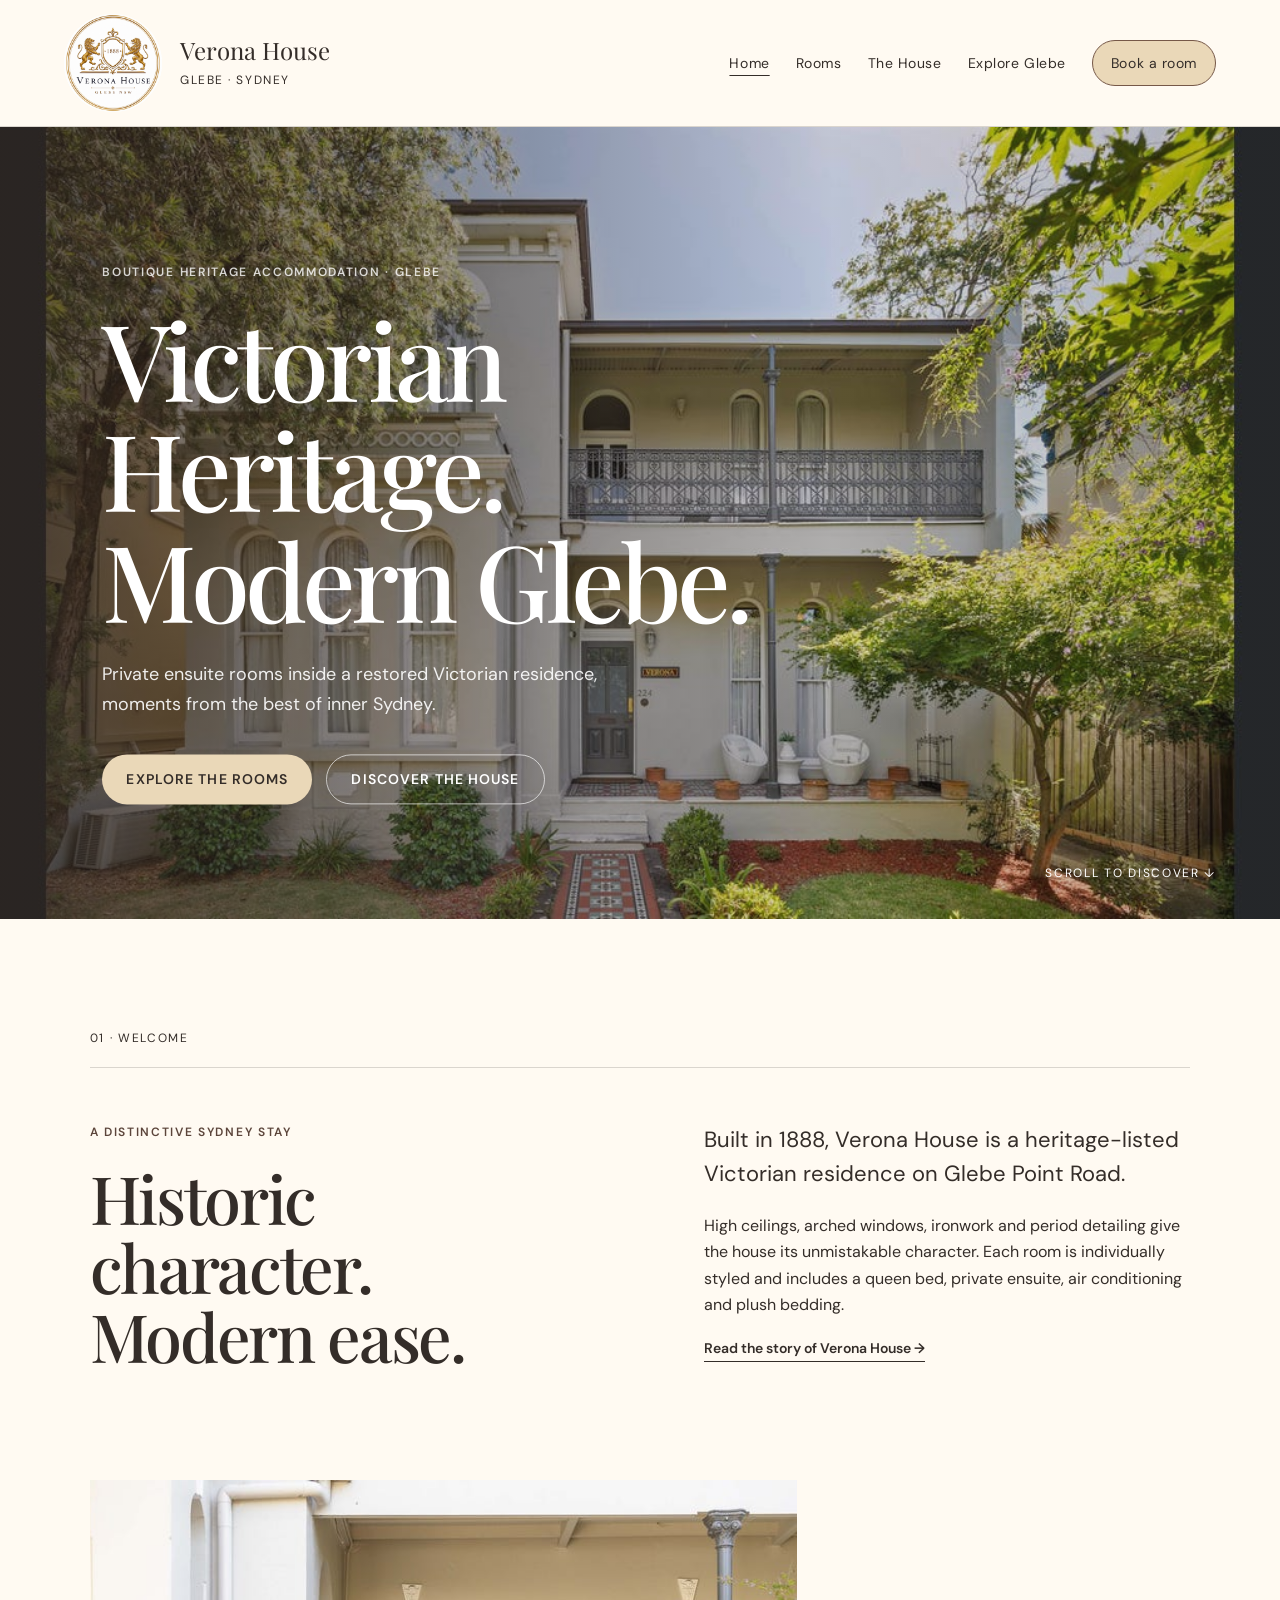
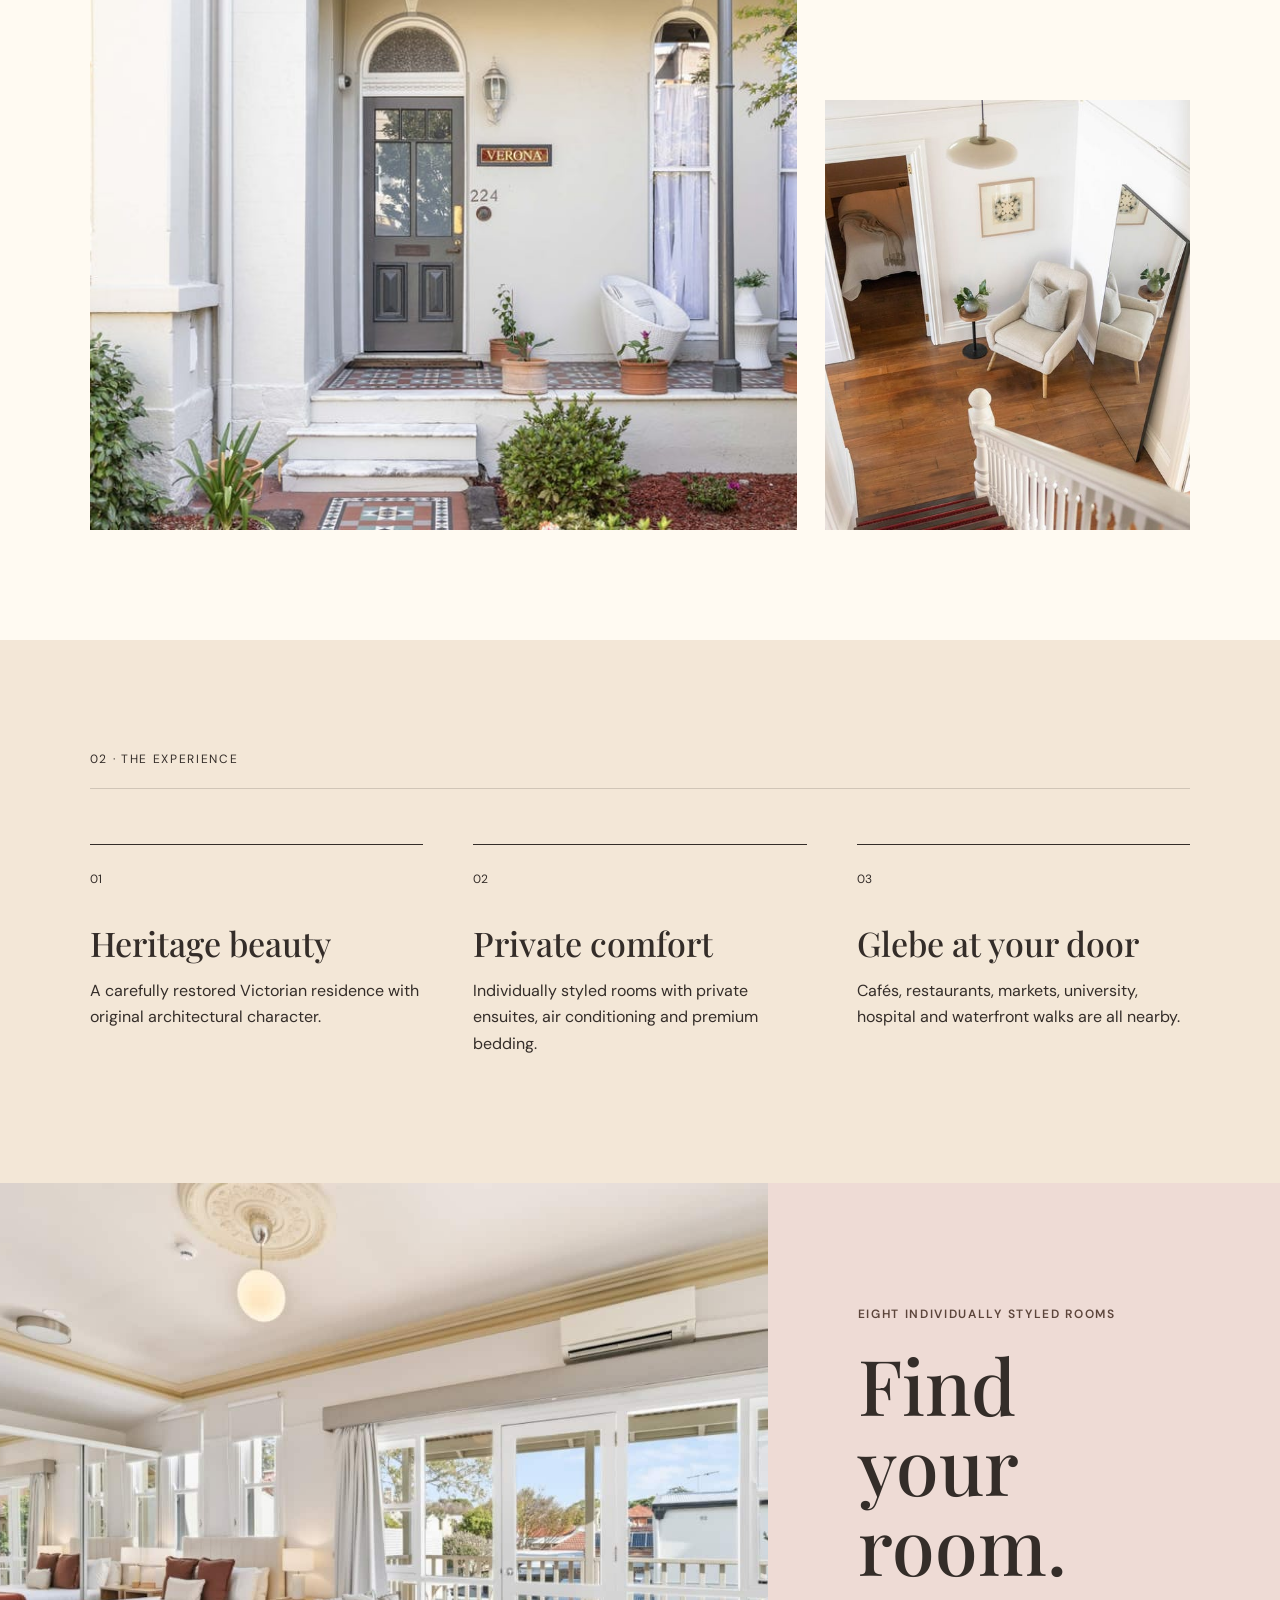
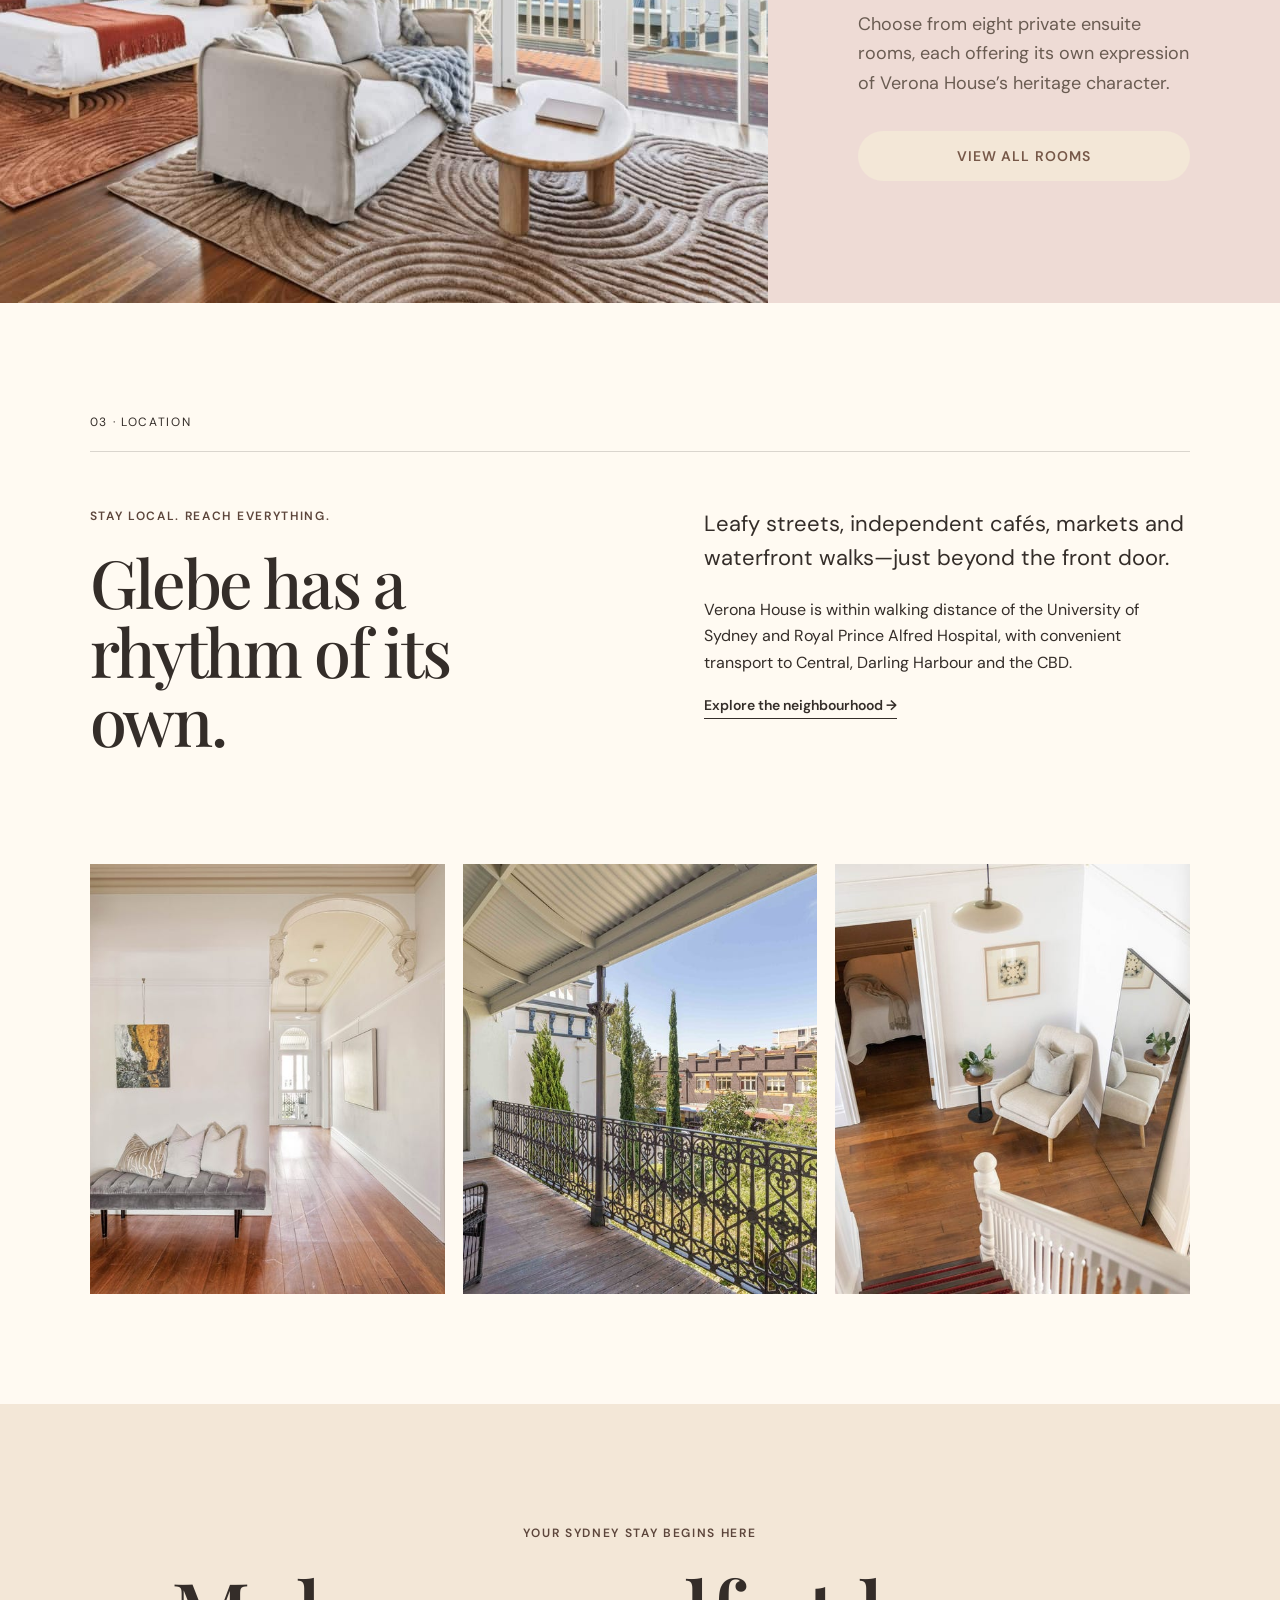
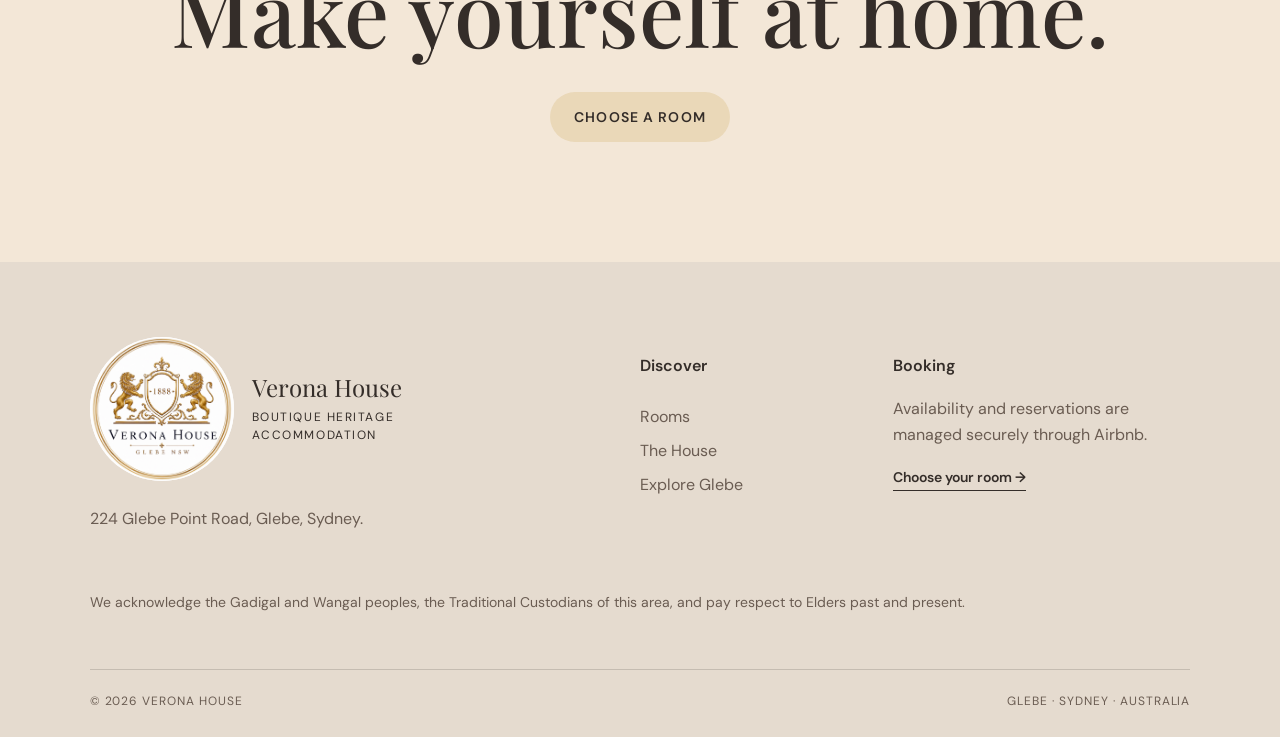
==== commit d64a5d12: "Capitalize Heritage in homepage headline" ====
--- a/index.html
+++ b/index.html
@@ -39,7 +39,7 @@
     <div class="hero__shade"></div>
     <div class="hero__content">
       <p class="eyebrow eyebrow--light">Boutique heritage accommodation · Glebe</p>
-      <h1>Victorian heritage.<br>Modern Glebe.</h1>
+      <h1>Victorian Heritage.<br>Modern Glebe.</h1>
       <p class="hero__intro">Private ensuite rooms inside a restored Victorian residence, moments from the best of inner Sydney.</p>
       <div class="hero__actions">
         <a class="button button--gold" href="rooms.html">Explore the rooms</a>
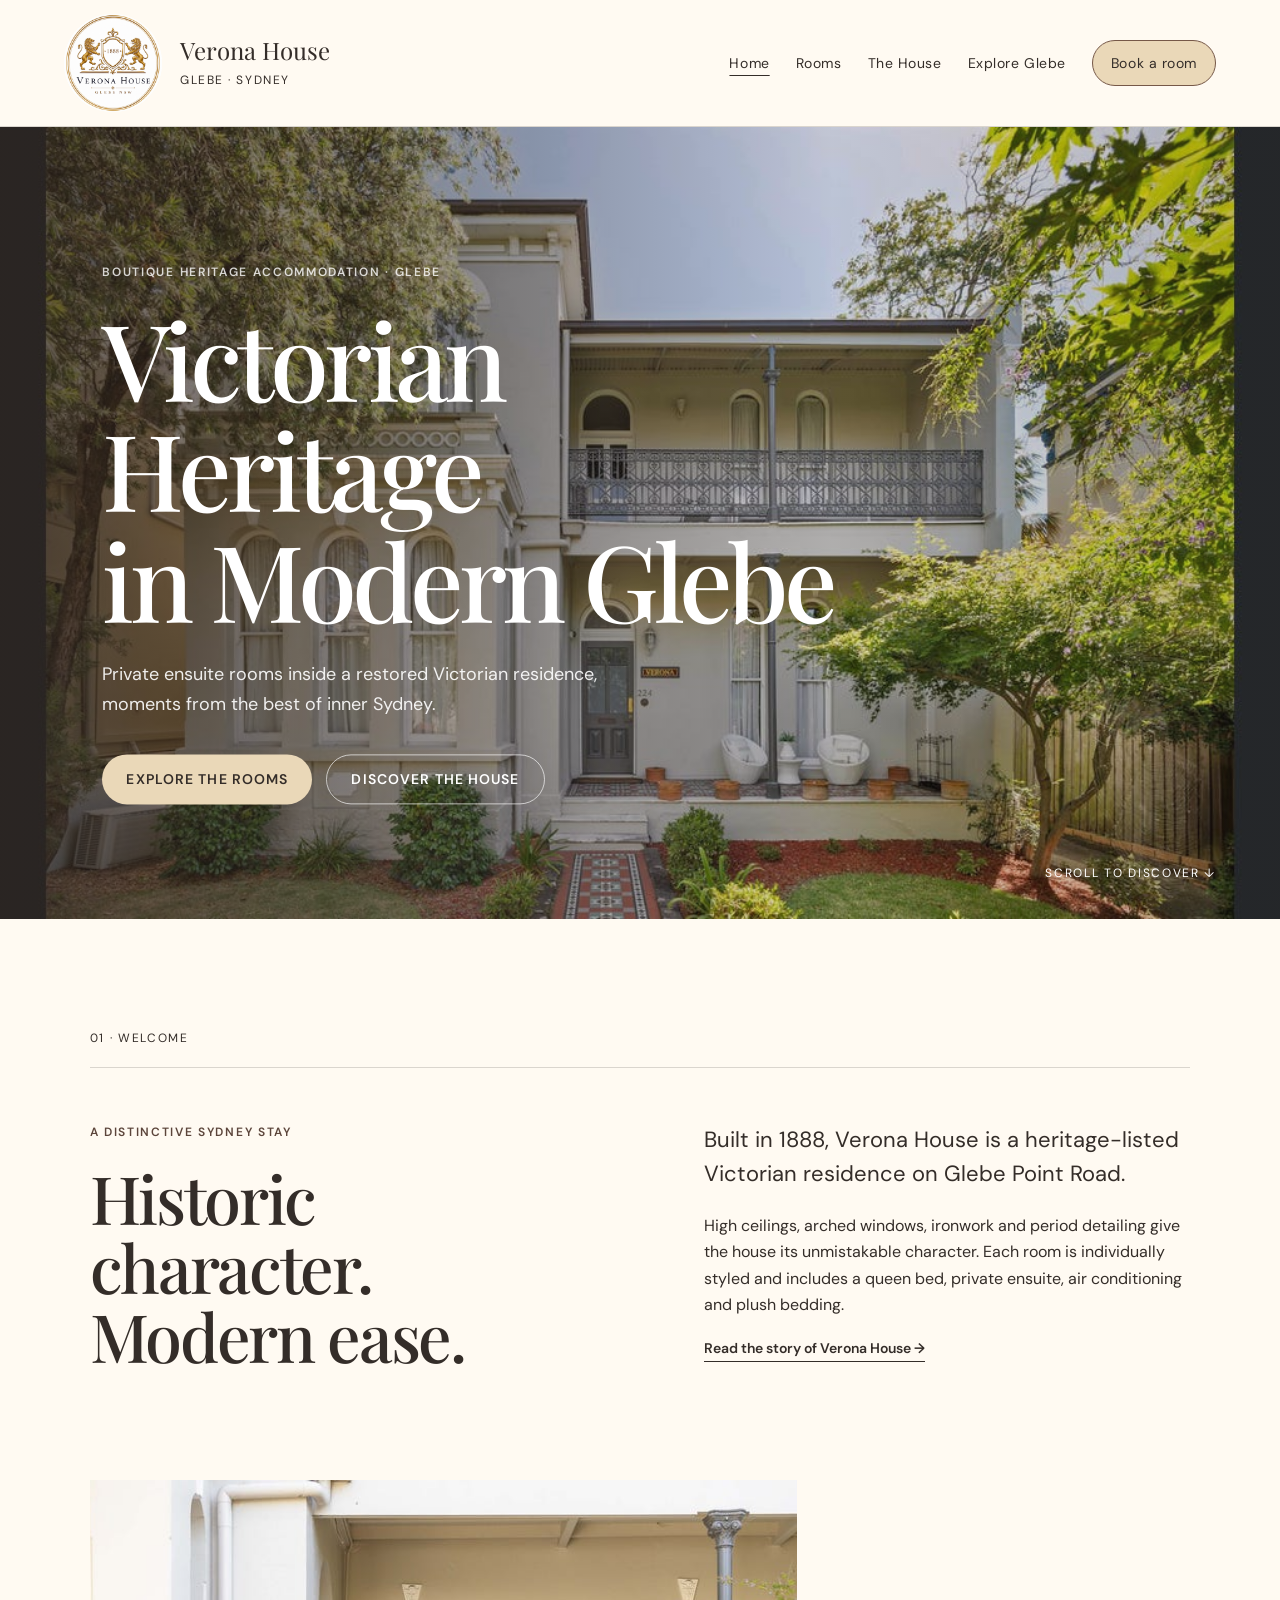
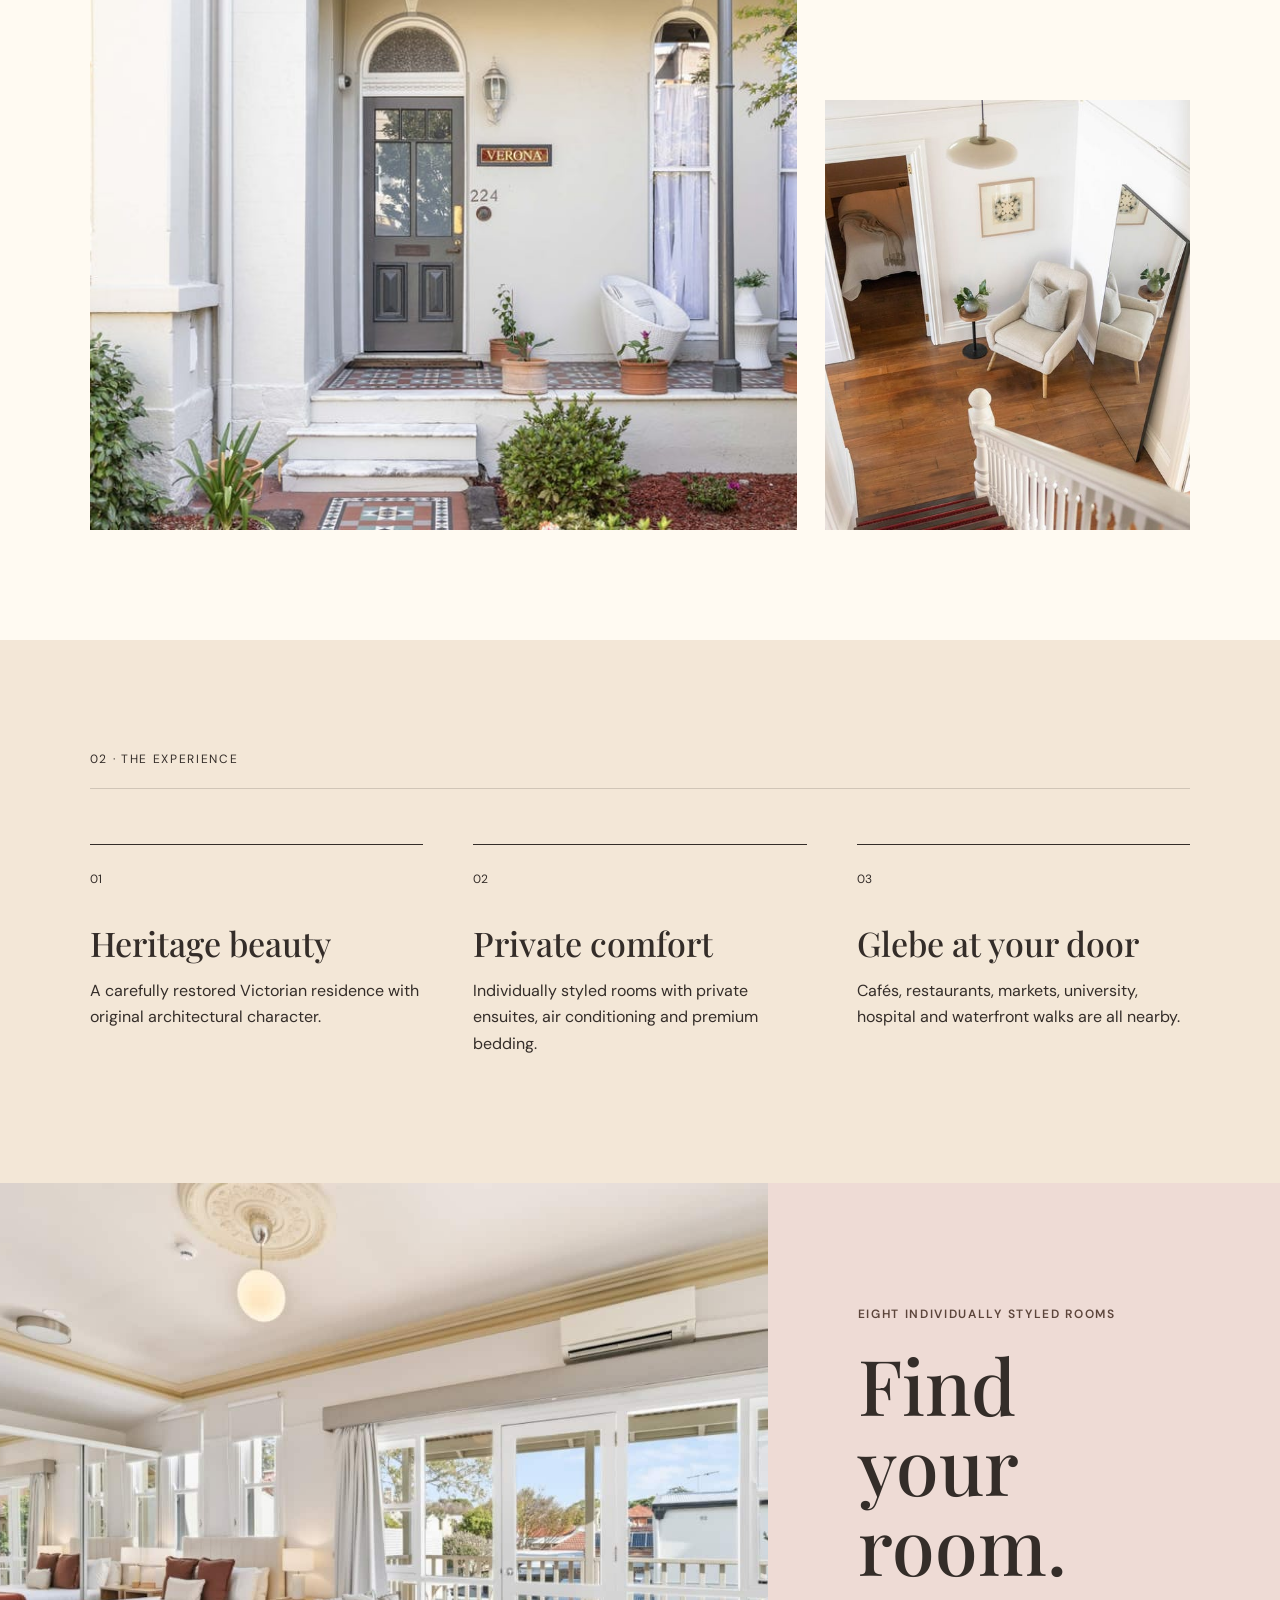
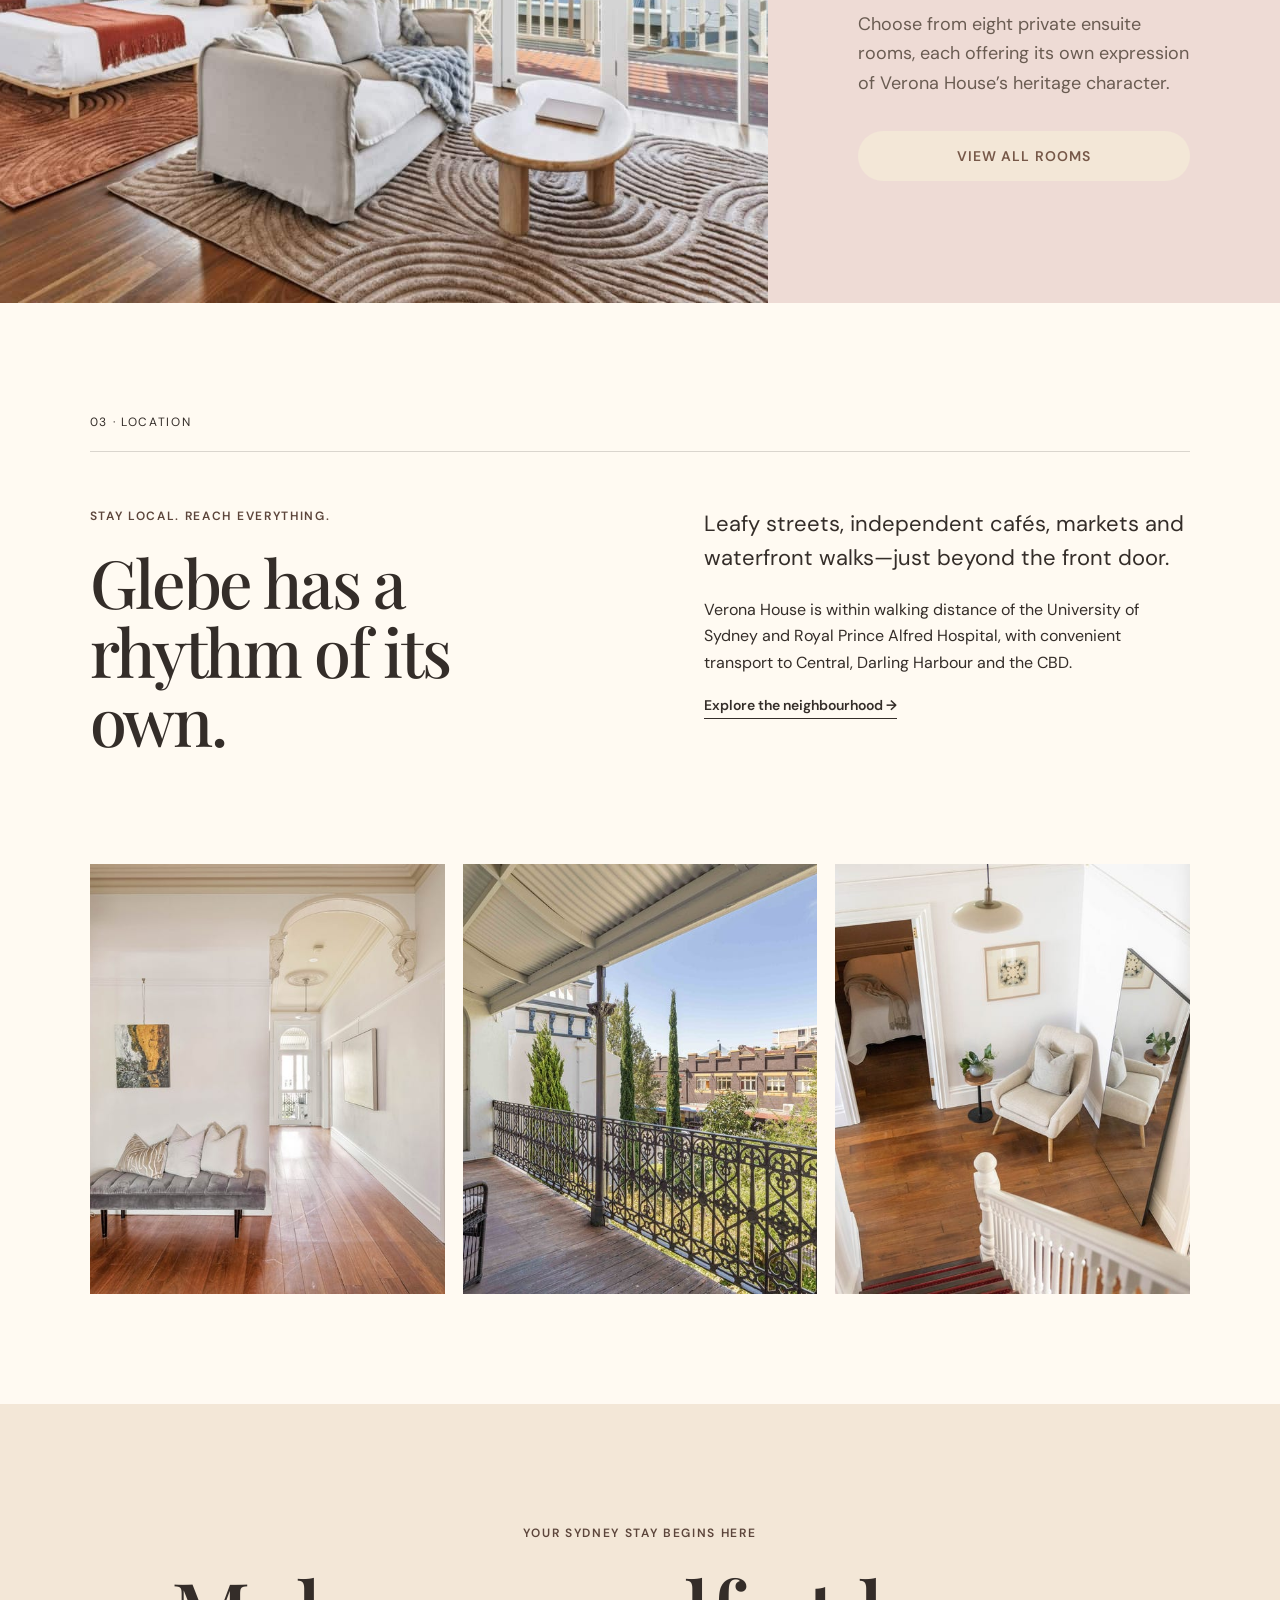
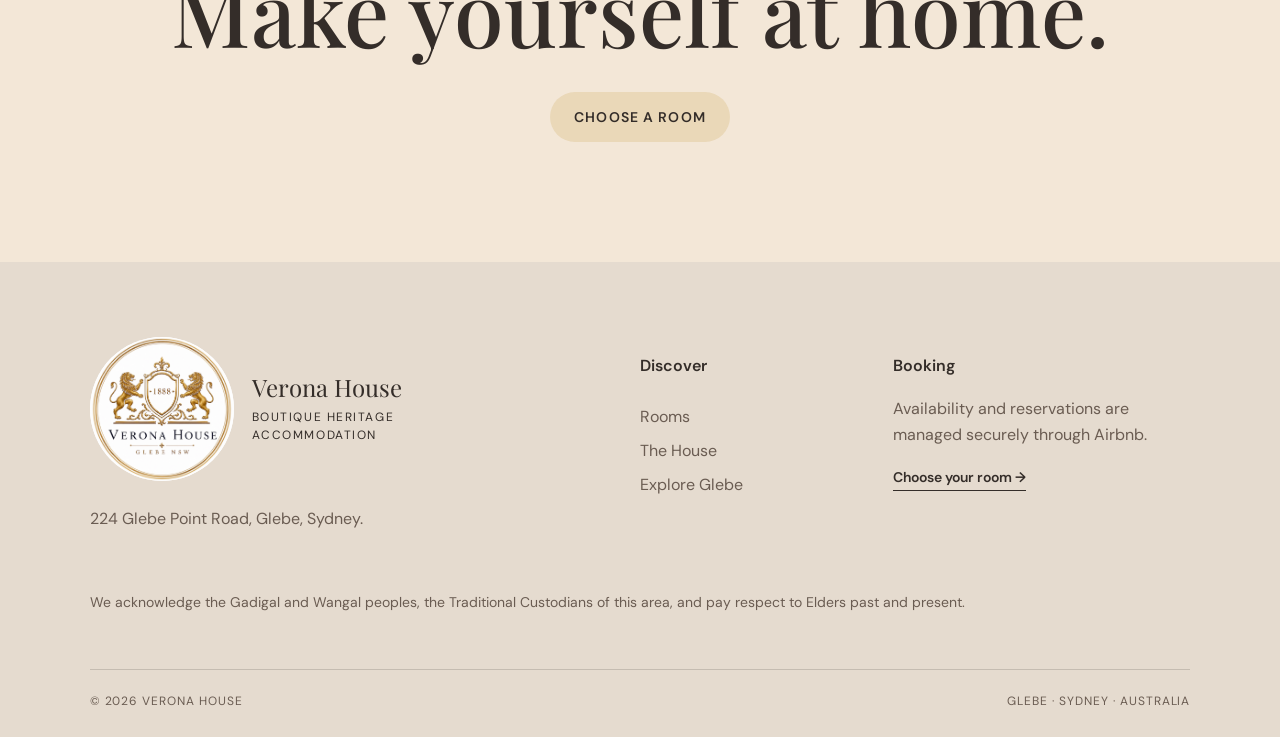
==== commit 2645c088: "Set homepage headline to Victorian Heritage in Modern Glebe" ====
--- a/index.html
+++ b/index.html
@@ -39,7 +39,7 @@
     <div class="hero__shade"></div>
     <div class="hero__content">
       <p class="eyebrow eyebrow--light">Boutique heritage accommodation · Glebe</p>
-      <h1>Victorian Heritage.<br>Modern Glebe.</h1>
+      <h1>Victorian Heritage<br>in Modern Glebe</h1>
       <p class="hero__intro">Private ensuite rooms inside a restored Victorian residence, moments from the best of inner Sydney.</p>
       <div class="hero__actions">
         <a class="button button--gold" href="rooms.html">Explore the rooms</a>
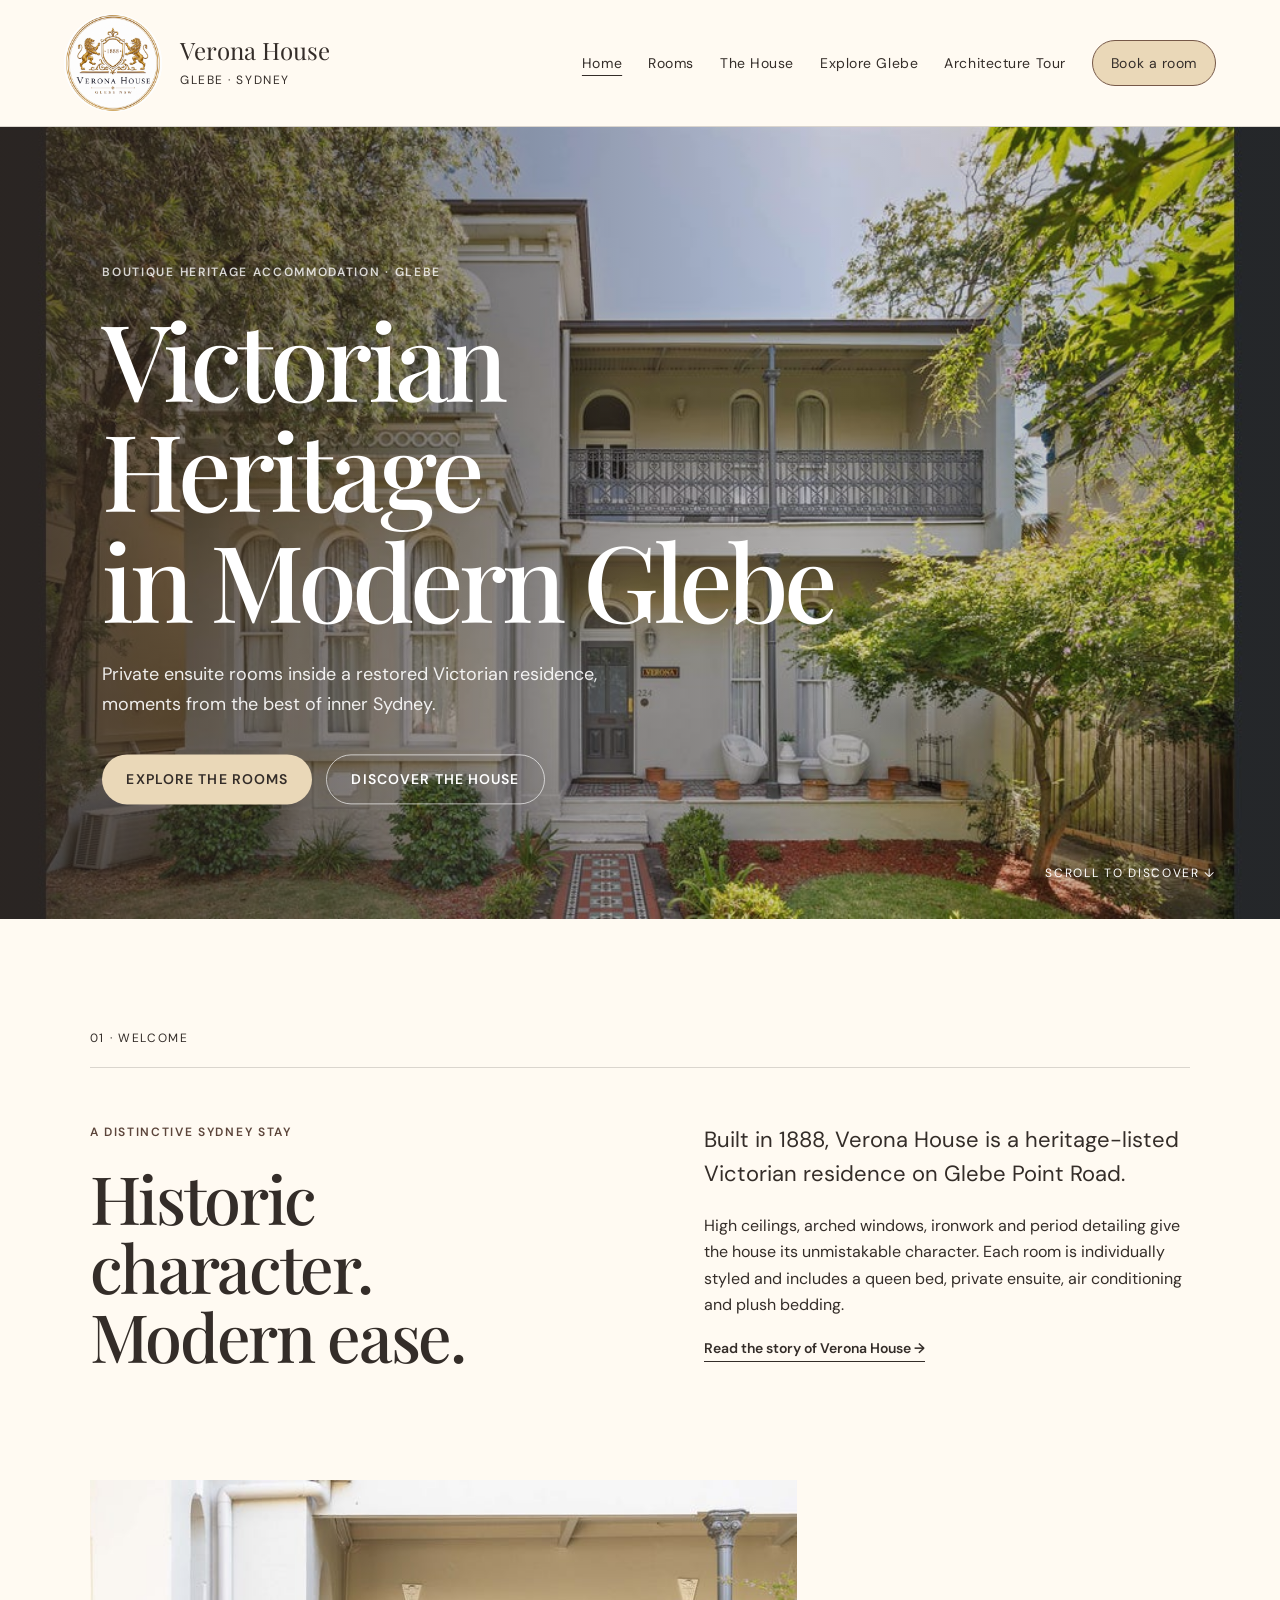
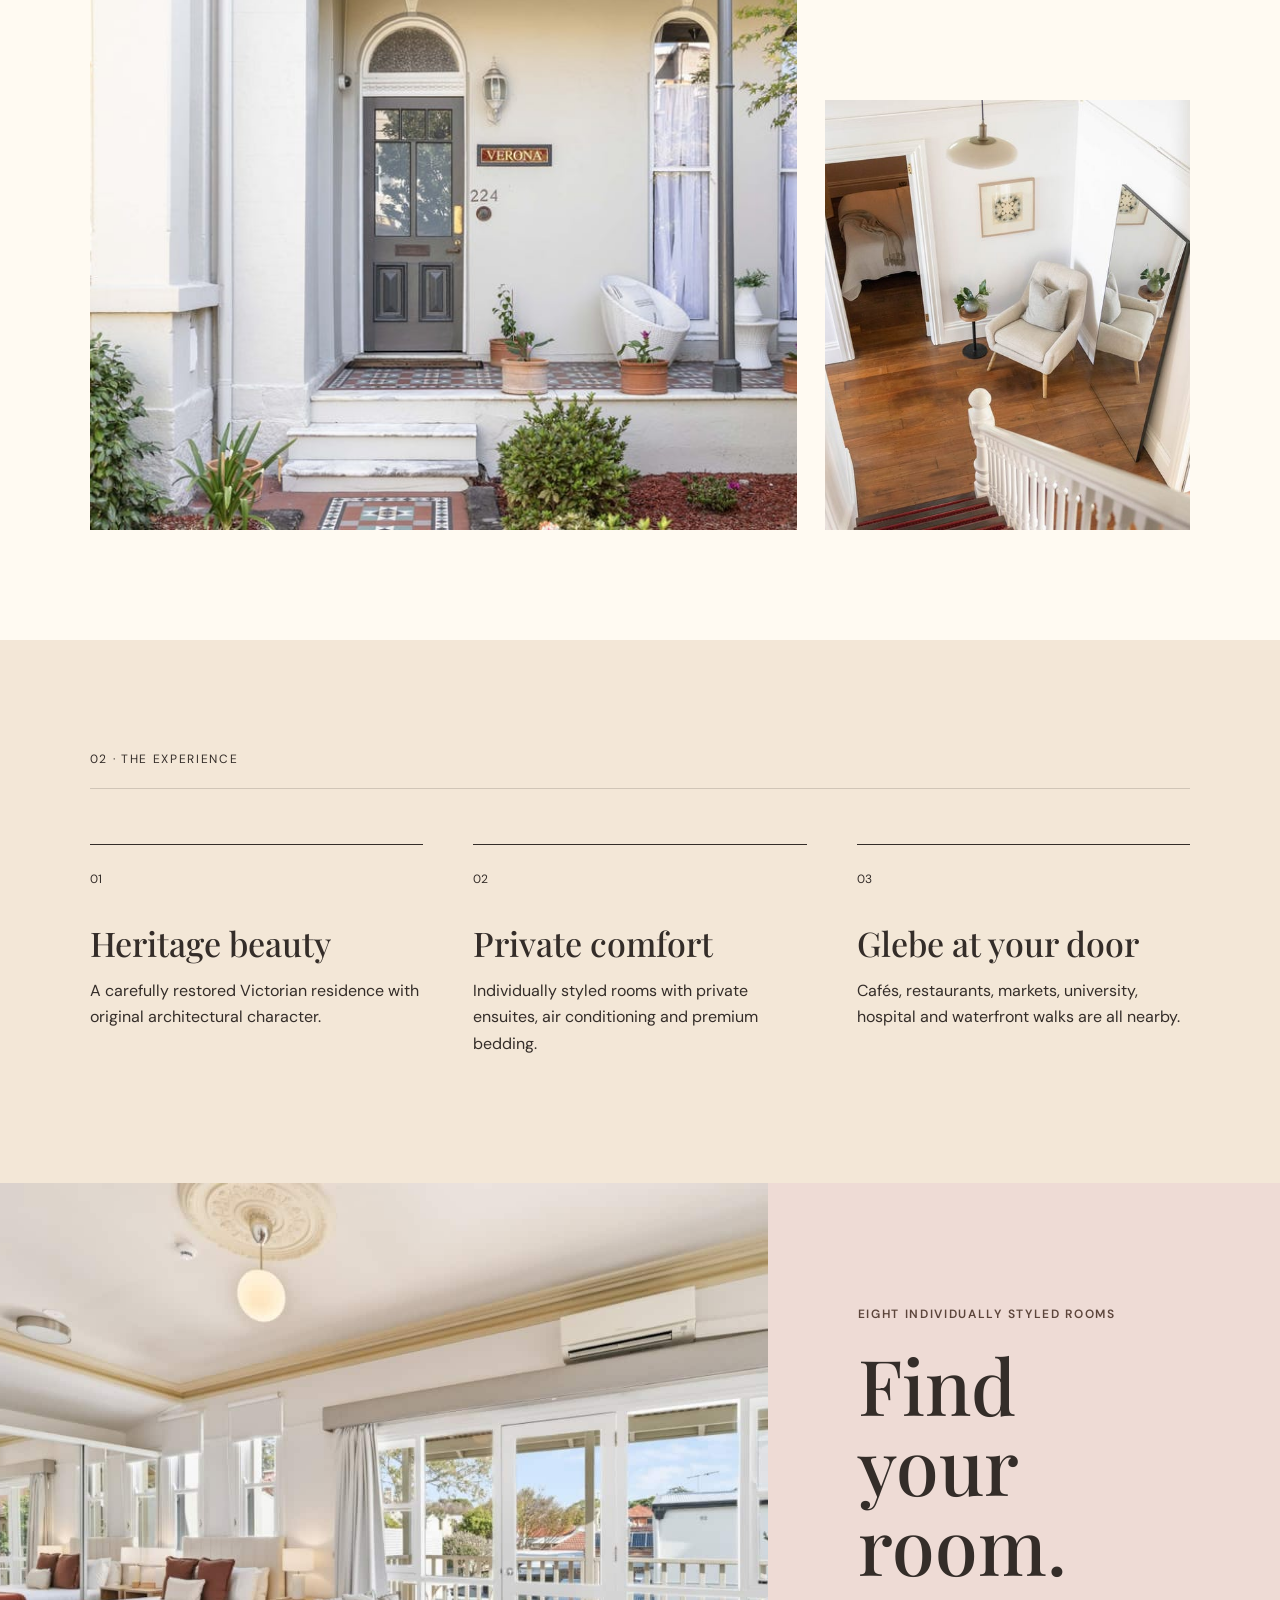
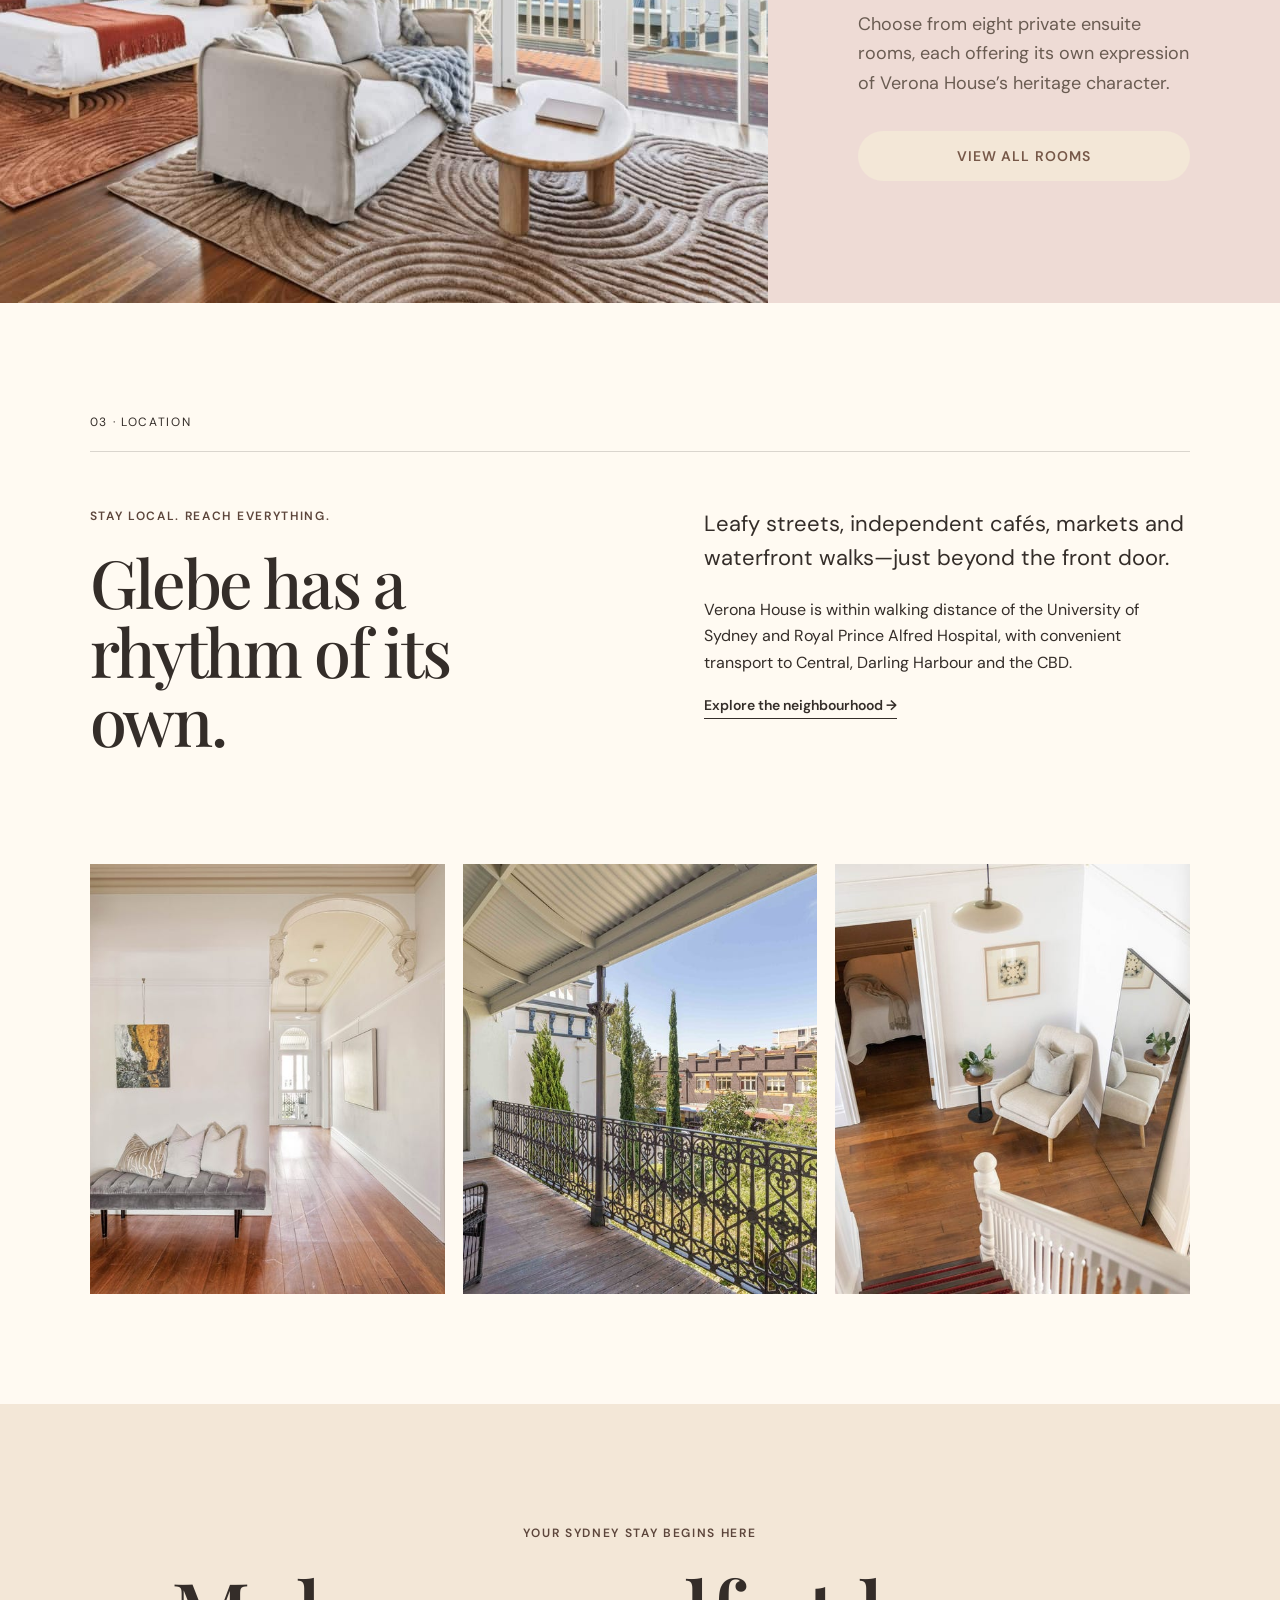
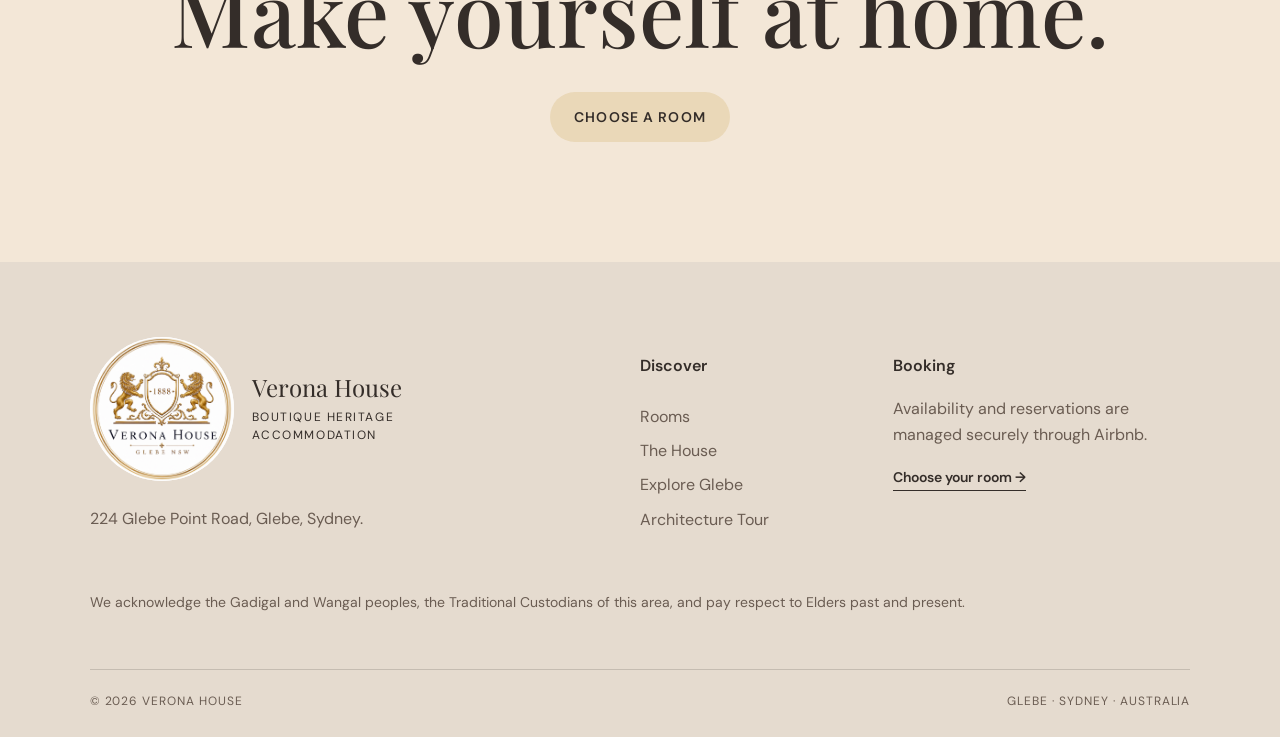
==== commit b41d3844: "Add Glebe Architecture Tour with landmark photographs and site navigation" ====
--- a/index.html
+++ b/index.html
@@ -1,148 +1,150 @@
-<!doctype html>
-<html lang="en-AU">
-<head>
-
-<meta charset="utf-8">
-<meta name="viewport" content="width=device-width,initial-scale=1">
-<meta name="theme-color" content="#fffaf2">
-<link rel="preconnect" href="https://fonts.googleapis.com">
-<link rel="preconnect" href="https://fonts.gstatic.com" crossorigin>
-<link href="https://fonts.googleapis.com/css2?family=DM+Sans:wght@400;500;600&family=Playfair+Display:wght@500;600&display=swap" rel="stylesheet">
-<link rel="stylesheet" href="styles.css?v=20261007-cream">
-<script defer src="script.js"></script>
-
-<title>Verona House | Boutique Heritage Accommodation in Glebe</title>
-<meta name="description" content="Stay at Verona House, a restored Victorian guesthouse offering individually styled private ensuite rooms on Glebe Point Road, Sydney.">
-<link rel="icon" type="image/jpeg" href="assets/verona-house-logo.jpeg">
-<link rel="apple-touch-icon" href="assets/verona-house-logo.jpeg">
-</head>
-<body>
-<a class="skip-link" href="#main-content">Skip to content</a>
-<header class="site-header">
-<a class="brand" href="index.html" aria-label="Verona House home">
-  <img class="brand__logo" src="assets/verona-house-logo.jpeg" alt="Verona House crest — Glebe NSW, established 1888" width="1254" height="1254">
-  <span class="brand__text">Verona House<small>Glebe · Sydney</small></span>
-</a>
-<button class="menu-toggle" aria-label="Open navigation" aria-expanded="false" aria-controls="site-nav"><span></span><span></span></button>
-<nav class="site-nav" aria-label="Primary navigation" id="site-nav">
-  <a href="index.html" aria-current="page">Home</a>
-  <a href="rooms.html">Rooms</a>
-  <a href="house.html">The House</a>
+<!doctype html>
+<html lang="en-AU">
+<head>
+
+<meta charset="utf-8">
+<meta name="viewport" content="width=device-width,initial-scale=1">
+<meta name="theme-color" content="#fffaf2">
+<link rel="preconnect" href="https://fonts.googleapis.com">
+<link rel="preconnect" href="https://fonts.gstatic.com" crossorigin>
+<link href="https://fonts.googleapis.com/css2?family=DM+Sans:wght@400;500;600&family=Playfair+Display:wght@500;600&display=swap" rel="stylesheet">
+<link rel="stylesheet" href="styles.css?v=20261011-tour">
+<script defer src="script.js"></script>
+
+<title>Verona House | Boutique Heritage Accommodation in Glebe</title>
+<meta name="description" content="Stay at Verona House, a restored Victorian guesthouse offering individually styled private ensuite rooms on Glebe Point Road, Sydney.">
+<link rel="icon" type="image/jpeg" href="assets/verona-house-logo.jpeg">
+<link rel="apple-touch-icon" href="assets/verona-house-logo.jpeg">
+</head>
+<body>
+<a class="skip-link" href="#main-content">Skip to content</a>
+<header class="site-header">
+<a class="brand" href="index.html" aria-label="Verona House home">
+  <img class="brand__logo" src="assets/verona-house-logo.jpeg" alt="Verona House crest — Glebe NSW, established 1888" width="1254" height="1254">
+  <span class="brand__text">Verona House<small>Glebe · Sydney</small></span>
+</a>
+<button class="menu-toggle" aria-label="Open navigation" aria-expanded="false" aria-controls="site-nav"><span></span><span></span></button>
+<nav class="site-nav" aria-label="Primary navigation" id="site-nav">
+  <a href="index.html" aria-current="page">Home</a>
+  <a href="rooms.html">Rooms</a>
+  <a href="house.html">The House</a>
   <a href="glebe.html">Explore Glebe</a>
-  <a class="nav-book" href="rooms.html">Book a room</a>
-</nav>
-</header>
-
-<main id="main-content">
-  <section class="hero">
-    <img src="assets/hero.jpg" alt="Verona House, a Victorian heritage residence in Glebe">
-    <div class="hero__shade"></div>
-    <div class="hero__content">
-      <p class="eyebrow eyebrow--light">Boutique heritage accommodation · Glebe</p>
-      <h1>Victorian Heritage<br>in Modern Glebe</h1>
-      <p class="hero__intro">Private ensuite rooms inside a restored Victorian residence, moments from the best of inner Sydney.</p>
-      <div class="hero__actions">
-        <a class="button button--gold" href="rooms.html">Explore the rooms</a>
-        <a class="button button--ghost" href="house.html">Discover the house</a>
-      </div>
-    </div>
-    <a class="hero__scroll" href="#welcome">Scroll to discover ↓</a>
-  </section>
-
-  <section class="intro-section" id="welcome">
-    <div class="section-label">01 · Welcome</div>
-    <div class="intro-grid">
-      <div>
-        <p class="eyebrow">A distinctive Sydney stay</p>
-        <h2>Historic character.<br>Modern ease.</h2>
-      </div>
-      <div class="intro-copy">
-        <p class="lead">Built in 1888, Verona House is a heritage-listed Victorian residence on Glebe Point Road.</p>
-        <p>High ceilings, arched windows, ironwork and period detailing give the house its unmistakable character. Each room is individually styled and includes a queen bed, private ensuite, air conditioning and plush bedding.</p>
-        <a class="text-link" href="house.html">Read the story of Verona House →</a>
-      </div>
-    </div>
-  </section>
-
-  <section class="image-pair">
-    <figure class="image-pair__large reveal"><img src="assets/exterior.jpg" alt="Exterior architecture of Verona House"></figure>
-    <figure class="image-pair__small reveal"><img src="assets/entry.jpg" alt="Heritage entrance at Verona House"></figure>
-  </section>
-
-  <section class="pillars">
-    <div class="section-label">02 · The experience</div>
-    <div class="pillars-grid">
-      <article class="pillar reveal"><span>01</span><h3>Heritage beauty</h3><p>A carefully restored Victorian residence with original architectural character.</p></article>
-      <article class="pillar reveal"><span>02</span><h3>Private comfort</h3><p>Individually styled rooms with private ensuites, air conditioning and premium bedding.</p></article>
-      <article class="pillar reveal"><span>03</span><h3>Glebe at your door</h3><p>Cafés, restaurants, markets, university, hospital and waterfront walks are all nearby.</p></article>
-    </div>
-  </section>
-
-  <section class="rooms-preview">
-    <div class="rooms-preview__image"><img src="assets/rooms/grand-balcony-suite.jpg" alt="The Sorrento Suite at Verona House"></div>
-    <div class="rooms-preview__copy">
-      <p class="eyebrow eyebrow--light">Eight individually styled rooms</p>
-      <h2>Find your room.</h2>
-      <p>Choose from eight private ensuite rooms, each offering its own expression of Verona House’s heritage character.</p>
-      <a class="button button--cream" href="rooms.html">View all rooms</a>
-    </div>
-  </section>
-
-  <section class="location-section">
-    <div class="section-label">03 · Location</div>
-    <div class="location-grid">
-      <div>
-        <p class="eyebrow">Stay local. Reach everything.</p>
-        <h2>Glebe has a rhythm of its own.</h2>
-      </div>
-      <div>
-        <p class="lead">Leafy streets, independent cafés, markets and waterfront walks—just beyond the front door.</p>
-        <p>Verona House is within walking distance of the University of Sydney and Royal Prince Alfred Hospital, with convenient transport to Central, Darling Harbour and the CBD.</p>
-        <a class="text-link" href="glebe.html">Explore the neighbourhood →</a>
-      </div>
-    </div>
-  </section>
-
-  <section class="gallery-strip">
-    <img class="reveal" src="assets/hallway.jpg" alt="Heritage hallway at Verona House">
-    <img class="reveal" src="assets/balcony.jpg" alt="Ironwork balcony at Verona House">
-    <img class="reveal" src="assets/entry.jpg" alt="Verona House entry details">
-  </section>
-
-  <section class="final-cta">
-    <p class="eyebrow">Your Sydney stay begins here</p>
-    <h2>Make yourself at home.</h2>
-    <a class="button button--gold" href="rooms.html">Choose a room</a>
-  </section>
-</main>
-
-<footer class="site-footer">
-  <div class="footer-grid">
-    <div>
-      <a class="brand brand--footer" href="index.html">
-        <img class="brand__logo" src="assets/verona-house-logo.jpeg" alt="Verona House crest — Glebe NSW, established 1888" width="1254" height="1254">
-        <span class="brand__text">Verona House<small>Boutique heritage accommodation</small></span>
-      </a>
-      <p>224 Glebe Point Road, Glebe, Sydney.</p>
-    </div>
-    <div>
-      <p class="footer-title">Discover</p>
-      <a href="rooms.html">Rooms</a>
-      <a href="house.html">The House</a>
+  <a href="architecture-tour.html">Architecture Tour</a>
+  <a class="nav-book" href="rooms.html">Book a room</a>
+</nav>
+</header>
+
+<main id="main-content">
+  <section class="hero">
+    <img src="assets/hero.jpg" alt="Verona House, a Victorian heritage residence in Glebe">
+    <div class="hero__shade"></div>
+    <div class="hero__content">
+      <p class="eyebrow eyebrow--light">Boutique heritage accommodation · Glebe</p>
+      <h1>Victorian Heritage<br>in Modern Glebe</h1>
+      <p class="hero__intro">Private ensuite rooms inside a restored Victorian residence, moments from the best of inner Sydney.</p>
+      <div class="hero__actions">
+        <a class="button button--gold" href="rooms.html">Explore the rooms</a>
+        <a class="button button--ghost" href="house.html">Discover the house</a>
+      </div>
+    </div>
+    <a class="hero__scroll" href="#welcome">Scroll to discover ↓</a>
+  </section>
+
+  <section class="intro-section" id="welcome">
+    <div class="section-label">01 · Welcome</div>
+    <div class="intro-grid">
+      <div>
+        <p class="eyebrow">A distinctive Sydney stay</p>
+        <h2>Historic character.<br>Modern ease.</h2>
+      </div>
+      <div class="intro-copy">
+        <p class="lead">Built in 1888, Verona House is a heritage-listed Victorian residence on Glebe Point Road.</p>
+        <p>High ceilings, arched windows, ironwork and period detailing give the house its unmistakable character. Each room is individually styled and includes a queen bed, private ensuite, air conditioning and plush bedding.</p>
+        <a class="text-link" href="house.html">Read the story of Verona House →</a>
+      </div>
+    </div>
+  </section>
+
+  <section class="image-pair">
+    <figure class="image-pair__large reveal"><img src="assets/exterior.jpg" alt="Exterior architecture of Verona House"></figure>
+    <figure class="image-pair__small reveal"><img src="assets/entry.jpg" alt="Heritage entrance at Verona House"></figure>
+  </section>
+
+  <section class="pillars">
+    <div class="section-label">02 · The experience</div>
+    <div class="pillars-grid">
+      <article class="pillar reveal"><span>01</span><h3>Heritage beauty</h3><p>A carefully restored Victorian residence with original architectural character.</p></article>
+      <article class="pillar reveal"><span>02</span><h3>Private comfort</h3><p>Individually styled rooms with private ensuites, air conditioning and premium bedding.</p></article>
+      <article class="pillar reveal"><span>03</span><h3>Glebe at your door</h3><p>Cafés, restaurants, markets, university, hospital and waterfront walks are all nearby.</p></article>
+    </div>
+  </section>
+
+  <section class="rooms-preview">
+    <div class="rooms-preview__image"><img src="assets/rooms/grand-balcony-suite.jpg" alt="The Sorrento Suite at Verona House"></div>
+    <div class="rooms-preview__copy">
+      <p class="eyebrow eyebrow--light">Eight individually styled rooms</p>
+      <h2>Find your room.</h2>
+      <p>Choose from eight private ensuite rooms, each offering its own expression of Verona House’s heritage character.</p>
+      <a class="button button--cream" href="rooms.html">View all rooms</a>
+    </div>
+  </section>
+
+  <section class="location-section">
+    <div class="section-label">03 · Location</div>
+    <div class="location-grid">
+      <div>
+        <p class="eyebrow">Stay local. Reach everything.</p>
+        <h2>Glebe has a rhythm of its own.</h2>
+      </div>
+      <div>
+        <p class="lead">Leafy streets, independent cafés, markets and waterfront walks—just beyond the front door.</p>
+        <p>Verona House is within walking distance of the University of Sydney and Royal Prince Alfred Hospital, with convenient transport to Central, Darling Harbour and the CBD.</p>
+        <a class="text-link" href="glebe.html">Explore the neighbourhood →</a>
+      </div>
+    </div>
+  </section>
+
+  <section class="gallery-strip">
+    <img class="reveal" src="assets/hallway.jpg" alt="Heritage hallway at Verona House">
+    <img class="reveal" src="assets/balcony.jpg" alt="Ironwork balcony at Verona House">
+    <img class="reveal" src="assets/entry.jpg" alt="Verona House entry details">
+  </section>
+
+  <section class="final-cta">
+    <p class="eyebrow">Your Sydney stay begins here</p>
+    <h2>Make yourself at home.</h2>
+    <a class="button button--gold" href="rooms.html">Choose a room</a>
+  </section>
+</main>
+
+<footer class="site-footer">
+  <div class="footer-grid">
+    <div>
+      <a class="brand brand--footer" href="index.html">
+        <img class="brand__logo" src="assets/verona-house-logo.jpeg" alt="Verona House crest — Glebe NSW, established 1888" width="1254" height="1254">
+        <span class="brand__text">Verona House<small>Boutique heritage accommodation</small></span>
+      </a>
+      <p>224 Glebe Point Road, Glebe, Sydney.</p>
+    </div>
+    <div>
+      <p class="footer-title">Discover</p>
+      <a href="rooms.html">Rooms</a>
+      <a href="house.html">The House</a>
       <a href="glebe.html">Explore Glebe</a>
-    </div>
-    <div>
-      <p class="footer-title">Booking</p>
-      <p>Availability and reservations are managed securely through Airbnb.</p>
-      <a class="text-link text-link--light" href="rooms.html">Choose your room →</a>
-    </div>
-  </div>
-  <p class="acknowledgement">We acknowledge the Gadigal and Wangal peoples, the Traditional Custodians of this area, and pay respect to Elders past and present.</p>
-  <div class="footer-bottom">
-    <span>© 2026 Verona House</span>
-    <span>Glebe · Sydney · Australia</span>
-  </div>
-</footer>
-
-</body>
+  <a href="architecture-tour.html">Architecture Tour</a>
+    </div>
+    <div>
+      <p class="footer-title">Booking</p>
+      <p>Availability and reservations are managed securely through Airbnb.</p>
+      <a class="text-link text-link--light" href="rooms.html">Choose your room →</a>
+    </div>
+  </div>
+  <p class="acknowledgement">We acknowledge the Gadigal and Wangal peoples, the Traditional Custodians of this area, and pay respect to Elders past and present.</p>
+  <div class="footer-bottom">
+    <span>© 2026 Verona House</span>
+    <span>Glebe · Sydney · Australia</span>
+  </div>
+</footer>
+
+</body>
 </html>
--- a/styles.css
+++ b/styles.css
@@ -1,103 +1,106 @@
+
+:root{--ink:#342d29;--accent:#765848;--accent-deep:#5c453b;--cream:#f3e7d7;--paper:#fffaf2;--butter:#ead8b8;--blush:#eedbd5;--taupe:#e5dbcf;--muted:#6a5c52;--line:rgba(52,45,41,.18);--serif:"Playfair Display",Georgia,serif;--sans:"DM Sans",Arial,sans-serif}
+*{box-sizing:border-box}html{scroll-behavior:smooth}body{margin:0;background:var(--paper);color:var(--ink);font-family:var(--sans);line-height:1.65}img{display:block;width:100%;height:100%;object-fit:cover}a{color:inherit}.site-header{position:absolute;z-index:20;top:0;left:0;right:0;height:92px;padding:0 5vw;display:flex;align-items:center;justify-content:space-between;color:white}.site-header--solid{position:relative;background:var(--paper)}.brand{display:flex;align-items:center;gap:14px;text-decoration:none}.brand__mark{display:grid;place-items:center;width:46px;height:46px;border:1px solid currentColor;border-radius:50%;font-family:var(--serif);font-size:17px}.brand__text{font-family:var(--serif);font-size:21px;line-height:1}.brand__text small{display:block;font-family:var(--sans);text-transform:uppercase;letter-spacing:.16em;font-size:8px;margin-top:7px}.site-nav{display:flex;gap:30px;align-items:center}.site-nav a{text-decoration:none;font-size:13px;letter-spacing:.04em}.nav-book{border:1px solid var(--accent);background:var(--butter);color:var(--ink);padding:11px 18px;border-radius:99px}.menu-toggle{display:none;background:none;border:0;width:42px;height:42px}.menu-toggle span{display:block;height:1px;background:var(--ink);margin:8px 0}.hero{height:min(900px,100vh);min-height:720px;position:relative;color:white;overflow:hidden}.hero>img{position:absolute}.hero__shade{position:absolute;inset:0;background:linear-gradient(90deg,rgba(45,36,31,.76),rgba(45,36,31,.16) 65%,rgba(45,36,31,.3))}.hero__content{position:absolute;left:8vw;top:50%;transform:translateY(-43%);max-width:750px}.eyebrow{text-transform:uppercase;letter-spacing:.19em;font-size:11px;font-weight:600;color:var(--accent-deep);margin:0 0 20px}.eyebrow--light{color:rgba(255,255,255,.8)}h1,h2,h3{font-family:var(--serif);font-weight:500;line-height:1.04;margin:0}.hero h1{font-size:clamp(64px,8.3vw,126px);letter-spacing:-.045em}.hero__intro{font-size:18px;max-width:560px;margin:26px 0 0;color:rgba(255,255,255,.9)}.hero__actions{display:flex;gap:14px;margin-top:34px}.button{display:inline-flex;align-items:center;justify-content:center;min-height:50px;padding:0 25px;border-radius:99px;text-decoration:none;text-transform:uppercase;letter-spacing:.12em;font-size:11px;font-weight:600}.button--gold{background:var(--butter);color:var(--ink)}.button--ghost{border:1px solid rgba(255,255,255,.65);color:white}.button--cream{background:var(--cream);color:var(--accent)}.hero__scroll{position:absolute;bottom:35px;right:5vw;color:white;text-decoration:none;text-transform:uppercase;letter-spacing:.14em;font-size:9px}.section-label{font-size:10px;text-transform:uppercase;letter-spacing:.15em;padding-bottom:18px;border-bottom:1px solid var(--line);margin-bottom:55px}.intro-section,.pillars,.location-section,.story-section,.details-section,.neighbourhood-section,.rooms-section{padding:110px 7vw}.intro-grid,.location-grid,.story-grid{display:grid;grid-template-columns:1fr 1fr;gap:10vw}.intro-grid h2,.location-grid h2,.story-grid h2{font-size:clamp(42px,5.2vw,78px);letter-spacing:-.035em}.intro-copy,.location-grid>div:last-child,.story-grid>div:last-child{max-width:610px}.lead{font-size:22px;line-height:1.55;margin-top:0}.text-link{text-decoration:none;border-bottom:1px solid currentColor;padding-bottom:4px;font-size:13px;font-weight:600}.text-link--light{color:var(--ink)}.image-pair{padding:0 7vw 110px;display:grid;grid-template-columns:1.45fr .75fr;gap:28px;align-items:end}.image-pair__large{height:650px;margin:0}.image-pair__small{height:430px;margin:0}.pillars{background:var(--cream)}.pillars-grid{display:grid;grid-template-columns:repeat(3,1fr);gap:50px}.pillar{border-top:1px solid var(--ink);padding-top:20px}.pillar span,.details-grid span{font-size:11px}.pillar h3{font-size:34px;margin:35px 0 15px}.rooms-preview{display:grid;grid-template-columns:1.2fr .8fr;min-height:720px;background:var(--blush);color:var(--ink)}.rooms-preview__image{min-height:600px}.rooms-preview__copy{padding:90px 7vw;display:flex;flex-direction:column;justify-content:center}.rooms-preview h2{font-size:clamp(52px,6vw,88px)}.rooms-preview .eyebrow{color:var(--accent-deep)}.rooms-preview p:not(.eyebrow){font-size:18px;max-width:480px;color:var(--muted);margin:25px 0 32px}.gallery-strip{padding:0 7vw 110px;display:grid;grid-template-columns:1fr 1fr 1fr;gap:18px}.gallery-strip img{height:430px}.final-cta{text-align:center;padding:120px 20px;background:var(--cream)}.final-cta h2{font-size:clamp(50px,7vw,98px);margin-bottom:35px}.site-footer{background:var(--taupe);color:var(--muted);padding:75px 7vw 25px}.footer-grid{display:grid;grid-template-columns:1.7fr .7fr 1fr;gap:70px}.brand--footer{color:var(--ink);margin-bottom:25px}.footer-grid>div:nth-child(2){display:flex;flex-direction:column;gap:8px}.footer-grid a{text-decoration:none}.footer-title{color:var(--ink);font-weight:600}.footer-bottom{border-top:1px solid var(--line);margin-top:55px;padding-top:22px;display:flex;justify-content:space-between;font-size:10px;text-transform:uppercase;letter-spacing:.12em}.page-hero{min-height:630px;color:white;padding:120px 8vw 80px;display:flex;align-items:flex-end;background-size:cover;background-position:center;position:relative}.page-hero:before{content:"";position:absolute;inset:0;background:linear-gradient(90deg,rgba(45,36,31,.75),rgba(45,36,31,.16))}.page-hero>div{position:relative;max-width:800px}.page-hero h1{font-size:clamp(60px,8vw,112px);letter-spacing:-.045em}.page-hero p:last-child{max-width:600px;font-size:18px}.page-hero--rooms{background-image:url("assets/lounge.jpg")}.page-hero--house{background-image:url("assets/exterior.jpg")}.page-hero--glebe{background-image:url("assets/balcony.jpg")}.rooms-grid{display:grid;grid-template-columns:repeat(2,1fr);gap:20px}.room-card{min-height:320px;background:white;border:1px solid var(--line);display:grid;grid-template-columns:110px 1fr}.room-card__number{background:var(--accent);color:white;display:grid;place-items:center;font-family:var(--serif);font-size:36px}.room-card__body{padding:42px}.room-card h3{font-size:42px;margin-bottom:18px}.booking-note{margin-top:50px;border-top:1px solid var(--line);padding-top:25px;display:grid;grid-template-columns:200px 1fr;gap:50px}.booking-note p{margin:0}.feature-band{background:var(--cream);color:var(--ink);display:grid;grid-template-columns:repeat(4,1fr);padding:55px 7vw;gap:25px}.feature-band div{border-left:1px solid var(--line);padding-left:20px}.feature-band span{display:block;text-transform:uppercase;font-size:9px;letter-spacing:.15em;color:var(--muted)}.feature-band strong{font-family:var(--serif);font-size:23px;font-weight:500}.final-cta--image{background:linear-gradient(rgba(45,36,31,.8),rgba(45,36,31,.8)),url("assets/hallway.jpg") center/cover;color:white}.house-gallery{padding:0 7vw 110px;display:grid;grid-template-columns:1.4fr .8fr;grid-template-rows:420px 420px;gap:18px}.house-gallery img:first-child{grid-row:span 2}.details-section{background:var(--cream)}.details-grid{display:grid;grid-template-columns:repeat(2,1fr);gap:20px}.details-grid article{background:var(--paper);padding:45px;min-height:260px}.details-grid h3{font-size:33px;margin:32px 0 12px}.neighbourhood-grid{display:grid;grid-template-columns:repeat(3,1fr);gap:18px}.neighbourhood-card{border:1px solid var(--line);padding:38px;min-height:290px}.neighbourhood-card span{font-size:10px;text-transform:uppercase;letter-spacing:.16em}.neighbourhood-card h3{font-size:34px;margin:38px 0 14px}.getting-around{background:var(--blush);color:var(--ink);padding:110px 7vw;display:grid;grid-template-columns:1fr 1fr;gap:10vw}.getting-around h2{font-size:clamp(48px,6vw,86px)}.transport-list>div{padding:23px 0;border-bottom:1px solid var(--line);display:grid;grid-template-columns:130px 1fr;gap:25px}.transport-list strong{font-family:var(--serif);font-size:20px}.transport-list span{color:var(--muted)}.reveal{opacity:0;transform:translateY(22px);transition:.8s ease}.reveal.is-visible{opacity:1;transform:none}
+@media(max-width:900px){.site-nav{position:fixed;inset:0;background:var(--paper);display:none;flex-direction:column;justify-content:center;font-size:20px}.site-nav.is-open{display:flex}.menu-toggle{display:block;position:relative;z-index:2}.hero{min-height:700px}.hero__content{left:6vw;right:6vw}.hero h1{font-size:64px}.intro-grid,.location-grid,.story-grid,.getting-around{grid-template-columns:1fr;gap:45px}.image-pair{grid-template-columns:1fr}.image-pair__large{height:480px}.image-pair__small{height:360px}.pillars-grid,.neighbourhood-grid{grid-template-columns:1fr}.rooms-preview{grid-template-columns:1fr}.rooms-preview__image{height:450px}.gallery-strip{grid-template-columns:1fr}.rooms-grid{grid-template-columns:1fr}.feature-band{grid-template-columns:1fr 1fr}.house-gallery{grid-template-columns:1fr;grid-template-rows:420px 320px 320px}.house-gallery img:first-child{grid-row:auto}.details-grid{grid-template-columns:1fr}.footer-grid{grid-template-columns:1fr}.page-hero{min-height:560px}.page-hero h1{font-size:58px}}
+@media(max-width:560px){.site-header{height:76px;padding:0 20px}.brand__mark{width:40px;height:40px}.brand__text{font-size:18px}.hero{min-height:680px}.hero h1{font-size:52px}.hero__actions{flex-direction:column;align-items:flex-start}.intro-section,.pillars,.location-section,.story-section,.details-section,.neighbourhood-section,.rooms-section{padding:78px 22px}.image-pair,.gallery-strip,.house-gallery{padding-left:22px;padding-right:22px}.image-pair__large{height:370px}.rooms-preview__copy{padding:70px 22px}.gallery-strip img{height:320px}.room-card{grid-template-columns:70px 1fr}.room-card__body{padding:28px 22px}.room-card h3{font-size:34px}.booking-note{grid-template-columns:1fr;gap:10px}.feature-band{grid-template-columns:1fr;padding:45px 22px}.footer-bottom{flex-direction:column;gap:10px}.page-hero{padding-left:22px;padding-right:22px}.page-hero h1{font-size:49px}.transport-list>div{grid-template-columns:1fr;gap:5px}.getting-around{padding:80px 22px}.house-gallery{grid-template-rows:300px 260px 260px}}
+
+/* Room photographs and gallery */
+
+  .rooms-grid{align-items:start;gap:30px}
+  .room-card{display:flex;flex-direction:column;min-width:0;overflow:hidden}
+  .room-card__media{position:relative;background:var(--cream)}
+  .room-card__media img{width:100%;height:auto;aspect-ratio:3/2;object-fit:cover}
+  .room-card__media img[hidden]{display:none}
+  .room-card__number{position:absolute;top:16px;left:16px;z-index:1;display:block;padding:6px 12px;font:500 14px/1.5 var(--sans);letter-spacing:.04em}
+  .room-card__body{padding:30px 32px 36px}
+  .room-card__body .eyebrow{font-size:12px;letter-spacing:.12em;margin-bottom:16px}
+  .room-card h3{font-size:clamp(30px,3vw,42px);line-height:1.15;overflow-wrap:break-word}
+  .room-card__body>p:not(.eyebrow){margin:16px 0 24px;font-size:16px}
+  .room-card .text-link{font-size:14px}
+  .room-photo-switch[hidden]{display:none}
+  .room-photo-switch{display:flex;gap:4px;padding:8px;background:var(--cream)}
+  .room-photo-switch button{flex:1;min-height:44px;padding:8px 12px;border:1px solid var(--line);background:transparent;color:var(--accent);font:500 14px/1.4 var(--sans);cursor:pointer}
+  .room-photo-switch button[aria-pressed="true"]{background:var(--accent);color:white;border-color:var(--accent)}
+  .room-photo-switch button:focus-visible{outline:3px solid var(--accent);outline-offset:2px}
+  @media(max-width:560px){.room-card__body{padding:26px 22px 30px}.room-card h3{font-size:34px}}
+
+
+/* Verona House crest and shared responsive layout */
+body { font-size: 16px; }
+.site-header { position: relative; height: auto; min-height: 126px; padding: 14px 5vw; background: var(--paper); color: var(--ink); border-bottom: 1px solid var(--line); gap: 28px; }
+.brand { gap: 18px; }
+.brand__logo { display: block; flex: 0 0 auto; width: 98px; height: 98px; object-fit: contain; border-radius: 50%; background: #fff; }
+.brand__text { font-size: 24px; line-height: 1.15; }
+.brand__text small { font-size: 12px; letter-spacing: .13em; line-height: 1.5; }
+.site-nav { gap: 26px; }
+.site-nav a { font-size: 14px; line-height: 1.45; padding: 12px 0; }
+.site-nav a[aria-current="page"] { text-decoration: underline; text-underline-offset: 7px; }
+.site-nav .nav-book { padding: 12px 18px; min-height: 44px; }
+.menu-toggle { cursor: pointer; flex: 0 0 auto; }
+.brand--footer { align-items: center; }
+.brand--footer .brand__logo { width: 144px; height: 144px; }
+.brand--footer .brand__text { font-size: 24px; }
+.brand--footer small { max-width: 180px; }
+.footer-grid { grid-template-columns: 1.7fr .7fr 1fr; gap: 44px; }
+.footer-bottom { font-size: 12px; line-height: 1.6; letter-spacing: .08em; }
+.acknowledgement { max-width: 58rem; margin-top: 42px; font-size: 14px; line-height: 1.7; }
+.skip-link { position: fixed; top: -100px; left: 16px; z-index: 100; padding: 12px 18px; background: white; color: var(--accent); font-weight: 600; }
+.skip-link:focus { top: 16px; }
+a:focus-visible, button:focus-visible { outline: 3px solid var(--accent); outline-offset: 5px; }
+.eyebrow, .section-label { font-size: 12px; letter-spacing: .14em; }
+.button { font-size: 14px; line-height: 1.45; letter-spacing: .08em; padding: 14px 24px; }
+.text-link { font-size: 14px; }
+.hero__scroll { font-size: 12px; }
+.feature-band span { font-size: 12px; }
+.pillar span, .details-grid span { font-size: 12px; }
+.reveal { opacity: 1; transform: none; transition: none; }
+.hero { min-height: 660px; height: min(820px, 88vh); }
+.hero__content { transform: translateY(-48%); }
+.page-hero--rooms { min-height: 460px; padding-top: 90px; padding-bottom: 64px; }
+.page-hero--rooms h1 { font-size: clamp(52px, 6.5vw, 88px); }
+.house-gallery { grid-template-rows: repeat(2, 380px); }
+.house-gallery img:first-child { grid-row: auto; }
+.house-gallery img { min-width: 0; }
+@media (max-width: 1100px) {
+  .site-nav { gap: 18px; }
+  .brand__text { font-size: 21px; }
+  .brand--footer { align-items: flex-start; flex-direction: column; }
+}
+@media (max-width: 900px) {
+  .site-header { min-height: 104px; flex-wrap: wrap; padding: 14px 24px; gap: 14px; }
+  .brand__logo { width: 76px; height: 76px; }
+  .site-nav { position: static; display: flex; flex-direction: row; flex-wrap: wrap; width: 100%; gap: 10px 24px; }
+  .menu-toggle { display: none; width: 44px; height: 44px; }
+  .has-menu.site-header { flex-wrap: nowrap; }
+  .has-menu .menu-toggle { display: block; }
+  .has-menu .site-nav { position: absolute; inset: 100% 0 auto; display: none; flex-direction: column; align-items: stretch; padding: 14px 24px 24px; gap: 0; box-shadow: 0 12px 20px #342d2925; }
+  .has-menu .site-nav.is-open { display: flex; }
+  .has-menu .site-nav a { font-size: 16px; padding: 12px 0; }
+  .has-menu .site-nav .nav-book { align-self: flex-start; padding: 12px 20px; margin-top: 10px; }
+  .footer-grid { grid-template-columns: 1fr; gap: 28px; }
+  .brand--footer { flex-direction: row; align-items: center; }
+  .hero { min-height: 660px; }
+  .house-gallery { grid-template-rows: repeat(4, 340px); }
+}
+@media (max-width: 560px) {
+  .site-header { padding: 12px 20px; min-height: 96px; }
+  .brand { gap: 12px; }
+  .brand__logo { width: 72px; height: 72px; }
+  .brand__text { font-size: 19px; }
+  .brand__text small { font-size: 12px; letter-spacing: .07em; }
+  .brand--footer .brand__logo { width: 108px; height: 108px; }
+  .brand--footer .brand__text { font-size: 20px; }
+  .site-footer { padding: 55px 22px 25px; }
+  .hero { min-height: 650px; }
+  .hero h1 { font-size: clamp(42px, 12vw, 56px); }
+  .hero__intro { font-size: 17px; }
+  .hero__scroll { right: 22px; bottom: 20px; }
+  .page-hero--rooms { min-height: 380px; padding: 64px 22px 40px; }
+  .page-hero--rooms h1 { font-size: 46px; }
+  .house-gallery { grid-template-rows: repeat(4, 280px); }
+  .room-card__body .eyebrow { font-size: 12px; }
+}
+@media (prefers-reduced-motion: reduce) { html { scroll-behavior: auto; } }
 
-:root{--ink:#342d29;--accent:#765848;--accent-deep:#5c453b;--cream:#f3e7d7;--paper:#fffaf2;--butter:#ead8b8;--blush:#eedbd5;--taupe:#e5dbcf;--muted:#6a5c52;--line:rgba(52,45,41,.18);--serif:"Playfair Display",Georgia,serif;--sans:"DM Sans",Arial,sans-serif}
-*{box-sizing:border-box}html{scroll-behavior:smooth}body{margin:0;background:var(--paper);color:var(--ink);font-family:var(--sans);line-height:1.65}img{display:block;width:100%;height:100%;object-fit:cover}a{color:inherit}.site-header{position:absolute;z-index:20;top:0;left:0;right:0;height:92px;padding:0 5vw;display:flex;align-items:center;justify-content:space-between;color:white}.site-header--solid{position:relative;background:var(--paper)}.brand{display:flex;align-items:center;gap:14px;text-decoration:none}.brand__mark{display:grid;place-items:center;width:46px;height:46px;border:1px solid currentColor;border-radius:50%;font-family:var(--serif);font-size:17px}.brand__text{font-family:var(--serif);font-size:21px;line-height:1}.brand__text small{display:block;font-family:var(--sans);text-transform:uppercase;letter-spacing:.16em;font-size:8px;margin-top:7px}.site-nav{display:flex;gap:30px;align-items:center}.site-nav a{text-decoration:none;font-size:13px;letter-spacing:.04em}.nav-book{border:1px solid var(--accent);background:var(--butter);color:var(--ink);padding:11px 18px;border-radius:99px}.menu-toggle{display:none;background:none;border:0;width:42px;height:42px}.menu-toggle span{display:block;height:1px;background:var(--ink);margin:8px 0}.hero{height:min(900px,100vh);min-height:720px;position:relative;color:white;overflow:hidden}.hero>img{position:absolute}.hero__shade{position:absolute;inset:0;background:linear-gradient(90deg,rgba(45,36,31,.76),rgba(45,36,31,.16) 65%,rgba(45,36,31,.3))}.hero__content{position:absolute;left:8vw;top:50%;transform:translateY(-43%);max-width:750px}.eyebrow{text-transform:uppercase;letter-spacing:.19em;font-size:11px;font-weight:600;color:var(--accent-deep);margin:0 0 20px}.eyebrow--light{color:rgba(255,255,255,.8)}h1,h2,h3{font-family:var(--serif);font-weight:500;line-height:1.04;margin:0}.hero h1{font-size:clamp(64px,8.3vw,126px);letter-spacing:-.045em}.hero__intro{font-size:18px;max-width:560px;margin:26px 0 0;color:rgba(255,255,255,.9)}.hero__actions{display:flex;gap:14px;margin-top:34px}.button{display:inline-flex;align-items:center;justify-content:center;min-height:50px;padding:0 25px;border-radius:99px;text-decoration:none;text-transform:uppercase;letter-spacing:.12em;font-size:11px;font-weight:600}.button--gold{background:var(--butter);color:var(--ink)}.button--ghost{border:1px solid rgba(255,255,255,.65);color:white}.button--cream{background:var(--cream);color:var(--accent)}.hero__scroll{position:absolute;bottom:35px;right:5vw;color:white;text-decoration:none;text-transform:uppercase;letter-spacing:.14em;font-size:9px}.section-label{font-size:10px;text-transform:uppercase;letter-spacing:.15em;padding-bottom:18px;border-bottom:1px solid var(--line);margin-bottom:55px}.intro-section,.pillars,.location-section,.story-section,.details-section,.neighbourhood-section,.rooms-section{padding:110px 7vw}.intro-grid,.location-grid,.story-grid{display:grid;grid-template-columns:1fr 1fr;gap:10vw}.intro-grid h2,.location-grid h2,.story-grid h2{font-size:clamp(42px,5.2vw,78px);letter-spacing:-.035em}.intro-copy,.location-grid>div:last-child,.story-grid>div:last-child{max-width:610px}.lead{font-size:22px;line-height:1.55;margin-top:0}.text-link{text-decoration:none;border-bottom:1px solid currentColor;padding-bottom:4px;font-size:13px;font-weight:600}.text-link--light{color:var(--ink)}.image-pair{padding:0 7vw 110px;display:grid;grid-template-columns:1.45fr .75fr;gap:28px;align-items:end}.image-pair__large{height:650px;margin:0}.image-pair__small{height:430px;margin:0}.pillars{background:var(--cream)}.pillars-grid{display:grid;grid-template-columns:repeat(3,1fr);gap:50px}.pillar{border-top:1px solid var(--ink);padding-top:20px}.pillar span,.details-grid span{font-size:11px}.pillar h3{font-size:34px;margin:35px 0 15px}.rooms-preview{display:grid;grid-template-columns:1.2fr .8fr;min-height:720px;background:var(--blush);color:var(--ink)}.rooms-preview__image{min-height:600px}.rooms-preview__copy{padding:90px 7vw;display:flex;flex-direction:column;justify-content:center}.rooms-preview h2{font-size:clamp(52px,6vw,88px)}.rooms-preview .eyebrow{color:var(--accent-deep)}.rooms-preview p:not(.eyebrow){font-size:18px;max-width:480px;color:var(--muted);margin:25px 0 32px}.gallery-strip{padding:0 7vw 110px;display:grid;grid-template-columns:1fr 1fr 1fr;gap:18px}.gallery-strip img{height:430px}.final-cta{text-align:center;padding:120px 20px;background:var(--cream)}.final-cta h2{font-size:clamp(50px,7vw,98px);margin-bottom:35px}.site-footer{background:var(--taupe);color:var(--muted);padding:75px 7vw 25px}.footer-grid{display:grid;grid-template-columns:1.7fr .7fr 1fr;gap:70px}.brand--footer{color:var(--ink);margin-bottom:25px}.footer-grid>div:nth-child(2){display:flex;flex-direction:column;gap:8px}.footer-grid a{text-decoration:none}.footer-title{color:var(--ink);font-weight:600}.footer-bottom{border-top:1px solid var(--line);margin-top:55px;padding-top:22px;display:flex;justify-content:space-between;font-size:10px;text-transform:uppercase;letter-spacing:.12em}.page-hero{min-height:630px;color:white;padding:120px 8vw 80px;display:flex;align-items:flex-end;background-size:cover;background-position:center;position:relative}.page-hero:before{content:"";position:absolute;inset:0;background:linear-gradient(90deg,rgba(45,36,31,.75),rgba(45,36,31,.16))}.page-hero>div{position:relative;max-width:800px}.page-hero h1{font-size:clamp(60px,8vw,112px);letter-spacing:-.045em}.page-hero p:last-child{max-width:600px;font-size:18px}.page-hero--rooms{background-image:url("assets/lounge.jpg")}.page-hero--house{background-image:url("assets/exterior.jpg")}.page-hero--glebe{background-image:url("assets/balcony.jpg")}.rooms-grid{display:grid;grid-template-columns:repeat(2,1fr);gap:20px}.room-card{min-height:320px;background:white;border:1px solid var(--line);display:grid;grid-template-columns:110px 1fr}.room-card__number{background:var(--accent);color:white;display:grid;place-items:center;font-family:var(--serif);font-size:36px}.room-card__body{padding:42px}.room-card h3{font-size:42px;margin-bottom:18px}.booking-note{margin-top:50px;border-top:1px solid var(--line);padding-top:25px;display:grid;grid-template-columns:200px 1fr;gap:50px}.booking-note p{margin:0}.feature-band{background:var(--cream);color:var(--ink);display:grid;grid-template-columns:repeat(4,1fr);padding:55px 7vw;gap:25px}.feature-band div{border-left:1px solid var(--line);padding-left:20px}.feature-band span{display:block;text-transform:uppercase;font-size:9px;letter-spacing:.15em;color:var(--muted)}.feature-band strong{font-family:var(--serif);font-size:23px;font-weight:500}.final-cta--image{background:linear-gradient(rgba(45,36,31,.8),rgba(45,36,31,.8)),url("assets/hallway.jpg") center/cover;color:white}.house-gallery{padding:0 7vw 110px;display:grid;grid-template-columns:1.4fr .8fr;grid-template-rows:420px 420px;gap:18px}.house-gallery img:first-child{grid-row:span 2}.details-section{background:var(--cream)}.details-grid{display:grid;grid-template-columns:repeat(2,1fr);gap:20px}.details-grid article{background:var(--paper);padding:45px;min-height:260px}.details-grid h3{font-size:33px;margin:32px 0 12px}.neighbourhood-grid{display:grid;grid-template-columns:repeat(3,1fr);gap:18px}.neighbourhood-card{border:1px solid var(--line);padding:38px;min-height:290px}.neighbourhood-card span{font-size:10px;text-transform:uppercase;letter-spacing:.16em}.neighbourhood-card h3{font-size:34px;margin:38px 0 14px}.getting-around{background:var(--blush);color:var(--ink);padding:110px 7vw;display:grid;grid-template-columns:1fr 1fr;gap:10vw}.getting-around h2{font-size:clamp(48px,6vw,86px)}.transport-list>div{padding:23px 0;border-bottom:1px solid var(--line);display:grid;grid-template-columns:130px 1fr;gap:25px}.transport-list strong{font-family:var(--serif);font-size:20px}.transport-list span{color:var(--muted)}.reveal{opacity:0;transform:translateY(22px);transition:.8s ease}.reveal.is-visible{opacity:1;transform:none}
-@media(max-width:900px){.site-nav{position:fixed;inset:0;background:var(--paper);display:none;flex-direction:column;justify-content:center;font-size:20px}.site-nav.is-open{display:flex}.menu-toggle{display:block;position:relative;z-index:2}.hero{min-height:700px}.hero__content{left:6vw;right:6vw}.hero h1{font-size:64px}.intro-grid,.location-grid,.story-grid,.getting-around{grid-template-columns:1fr;gap:45px}.image-pair{grid-template-columns:1fr}.image-pair__large{height:480px}.image-pair__small{height:360px}.pillars-grid,.neighbourhood-grid{grid-template-columns:1fr}.rooms-preview{grid-template-columns:1fr}.rooms-preview__image{height:450px}.gallery-strip{grid-template-columns:1fr}.rooms-grid{grid-template-columns:1fr}.feature-band{grid-template-columns:1fr 1fr}.house-gallery{grid-template-columns:1fr;grid-template-rows:420px 320px 320px}.house-gallery img:first-child{grid-row:auto}.details-grid{grid-template-columns:1fr}.footer-grid{grid-template-columns:1fr}.page-hero{min-height:560px}.page-hero h1{font-size:58px}}
-@media(max-width:560px){.site-header{height:76px;padding:0 20px}.brand__mark{width:40px;height:40px}.brand__text{font-size:18px}.hero{min-height:680px}.hero h1{font-size:52px}.hero__actions{flex-direction:column;align-items:flex-start}.intro-section,.pillars,.location-section,.story-section,.details-section,.neighbourhood-section,.rooms-section{padding:78px 22px}.image-pair,.gallery-strip,.house-gallery{padding-left:22px;padding-right:22px}.image-pair__large{height:370px}.rooms-preview__copy{padding:70px 22px}.gallery-strip img{height:320px}.room-card{grid-template-columns:70px 1fr}.room-card__body{padding:28px 22px}.room-card h3{font-size:34px}.booking-note{grid-template-columns:1fr;gap:10px}.feature-band{grid-template-columns:1fr;padding:45px 22px}.footer-bottom{flex-direction:column;gap:10px}.page-hero{padding-left:22px;padding-right:22px}.page-hero h1{font-size:49px}.transport-list>div{grid-template-columns:1fr;gap:5px}.getting-around{padding:80px 22px}.house-gallery{grid-template-rows:300px 260px 260px}}
-
-/* Room photographs and gallery */
-
-  .rooms-grid{align-items:start;gap:30px}
-  .room-card{display:flex;flex-direction:column;min-width:0;overflow:hidden}
-  .room-card__media{position:relative;background:var(--cream)}
-  .room-card__media img{width:100%;height:auto;aspect-ratio:3/2;object-fit:cover}
-  .room-card__media img[hidden]{display:none}
-  .room-card__number{position:absolute;top:16px;left:16px;z-index:1;display:block;padding:6px 12px;font:500 14px/1.5 var(--sans);letter-spacing:.04em}
-  .room-card__body{padding:30px 32px 36px}
-  .room-card__body .eyebrow{font-size:12px;letter-spacing:.12em;margin-bottom:16px}
-  .room-card h3{font-size:clamp(30px,3vw,42px);line-height:1.15;overflow-wrap:break-word}
-  .room-card__body>p:not(.eyebrow){margin:16px 0 24px;font-size:16px}
-  .room-card .text-link{font-size:14px}
-  .room-photo-switch[hidden]{display:none}
-  .room-photo-switch{display:flex;gap:4px;padding:8px;background:var(--cream)}
-  .room-photo-switch button{flex:1;min-height:44px;padding:8px 12px;border:1px solid var(--line);background:transparent;color:var(--accent);font:500 14px/1.4 var(--sans);cursor:pointer}
-  .room-photo-switch button[aria-pressed="true"]{background:var(--accent);color:white;border-color:var(--accent)}
-  .room-photo-switch button:focus-visible{outline:3px solid var(--accent);outline-offset:2px}
-  @media(max-width:560px){.room-card__body{padding:26px 22px 30px}.room-card h3{font-size:34px}}
-
-
-/* Verona House crest and shared responsive layout */
-body { font-size: 16px; }
-.site-header { position: relative; height: auto; min-height: 126px; padding: 14px 5vw; background: var(--paper); color: var(--ink); border-bottom: 1px solid var(--line); gap: 28px; }
-.brand { gap: 18px; }
-.brand__logo { display: block; flex: 0 0 auto; width: 98px; height: 98px; object-fit: contain; border-radius: 50%; background: #fff; }
-.brand__text { font-size: 24px; line-height: 1.15; }
-.brand__text small { font-size: 12px; letter-spacing: .13em; line-height: 1.5; }
-.site-nav { gap: 26px; }
-.site-nav a { font-size: 14px; line-height: 1.45; padding: 12px 0; }
-.site-nav a[aria-current="page"] { text-decoration: underline; text-underline-offset: 7px; }
-.site-nav .nav-book { padding: 12px 18px; min-height: 44px; }
-.menu-toggle { cursor: pointer; flex: 0 0 auto; }
-.brand--footer { align-items: center; }
-.brand--footer .brand__logo { width: 144px; height: 144px; }
-.brand--footer .brand__text { font-size: 24px; }
-.brand--footer small { max-width: 180px; }
-.footer-grid { grid-template-columns: 1.7fr .7fr 1fr; gap: 44px; }
-.footer-bottom { font-size: 12px; line-height: 1.6; letter-spacing: .08em; }
-.acknowledgement { max-width: 58rem; margin-top: 42px; font-size: 14px; line-height: 1.7; }
-.skip-link { position: fixed; top: -100px; left: 16px; z-index: 100; padding: 12px 18px; background: white; color: var(--accent); font-weight: 600; }
-.skip-link:focus { top: 16px; }
-a:focus-visible, button:focus-visible { outline: 3px solid var(--accent); outline-offset: 5px; }
-.eyebrow, .section-label { font-size: 12px; letter-spacing: .14em; }
-.button { font-size: 14px; line-height: 1.45; letter-spacing: .08em; padding: 14px 24px; }
-.text-link { font-size: 14px; }
-.hero__scroll { font-size: 12px; }
-.feature-band span { font-size: 12px; }
-.pillar span, .details-grid span { font-size: 12px; }
-.reveal { opacity: 1; transform: none; transition: none; }
-.hero { min-height: 660px; height: min(820px, 88vh); }
-.hero__content { transform: translateY(-48%); }
-.page-hero--rooms { min-height: 460px; padding-top: 90px; padding-bottom: 64px; }
-.page-hero--rooms h1 { font-size: clamp(52px, 6.5vw, 88px); }
-.house-gallery { grid-template-rows: repeat(2, 380px); }
-.house-gallery img:first-child { grid-row: auto; }
-.house-gallery img { min-width: 0; }
-@media (max-width: 1100px) {
-  .site-nav { gap: 18px; }
-  .brand__text { font-size: 21px; }
-  .brand--footer { align-items: flex-start; flex-direction: column; }
-}
-@media (max-width: 900px) {
-  .site-header { min-height: 104px; flex-wrap: wrap; padding: 14px 24px; gap: 14px; }
-  .brand__logo { width: 76px; height: 76px; }
-  .site-nav { position: static; display: flex; flex-direction: row; flex-wrap: wrap; width: 100%; gap: 10px 24px; }
-  .menu-toggle { display: none; width: 44px; height: 44px; }
-  .has-menu.site-header { flex-wrap: nowrap; }
-  .has-menu .menu-toggle { display: block; }
-  .has-menu .site-nav { position: absolute; inset: 100% 0 auto; display: none; flex-direction: column; align-items: stretch; padding: 14px 24px 24px; gap: 0; box-shadow: 0 12px 20px #342d2925; }
-  .has-menu .site-nav.is-open { display: flex; }
-  .has-menu .site-nav a { font-size: 16px; padding: 12px 0; }
-  .has-menu .site-nav .nav-book { align-self: flex-start; padding: 12px 20px; margin-top: 10px; }
-  .footer-grid { grid-template-columns: 1fr; gap: 28px; }
-  .brand--footer { flex-direction: row; align-items: center; }
-  .hero { min-height: 660px; }
-  .house-gallery { grid-template-rows: repeat(4, 340px); }
-}
-@media (max-width: 560px) {
-  .site-header { padding: 12px 20px; min-height: 96px; }
-  .brand { gap: 12px; }
-  .brand__logo { width: 72px; height: 72px; }
-  .brand__text { font-size: 19px; }
-  .brand__text small { font-size: 12px; letter-spacing: .07em; }
-  .brand--footer .brand__logo { width: 108px; height: 108px; }
-  .brand--footer .brand__text { font-size: 20px; }
-  .site-footer { padding: 55px 22px 25px; }
-  .hero { min-height: 650px; }
-  .hero h1 { font-size: clamp(42px, 12vw, 56px); }
-  .hero__intro { font-size: 17px; }
-  .hero__scroll { right: 22px; bottom: 20px; }
-  .page-hero--rooms { min-height: 380px; padding: 64px 22px 40px; }
-  .page-hero--rooms h1 { font-size: 46px; }
-  .house-gallery { grid-template-rows: repeat(4, 280px); }
-  .room-card__body .eyebrow { font-size: 12px; }
-}
-@media (prefers-reduced-motion: reduce) { html { scroll-behavior: auto; } }
+/* Architecture Tour navigation */
+@media(min-width:901px){.site-header{flex-wrap:wrap}.site-nav{flex-wrap:wrap;row-gap:6px}.site-nav a{white-space:nowrap}}
